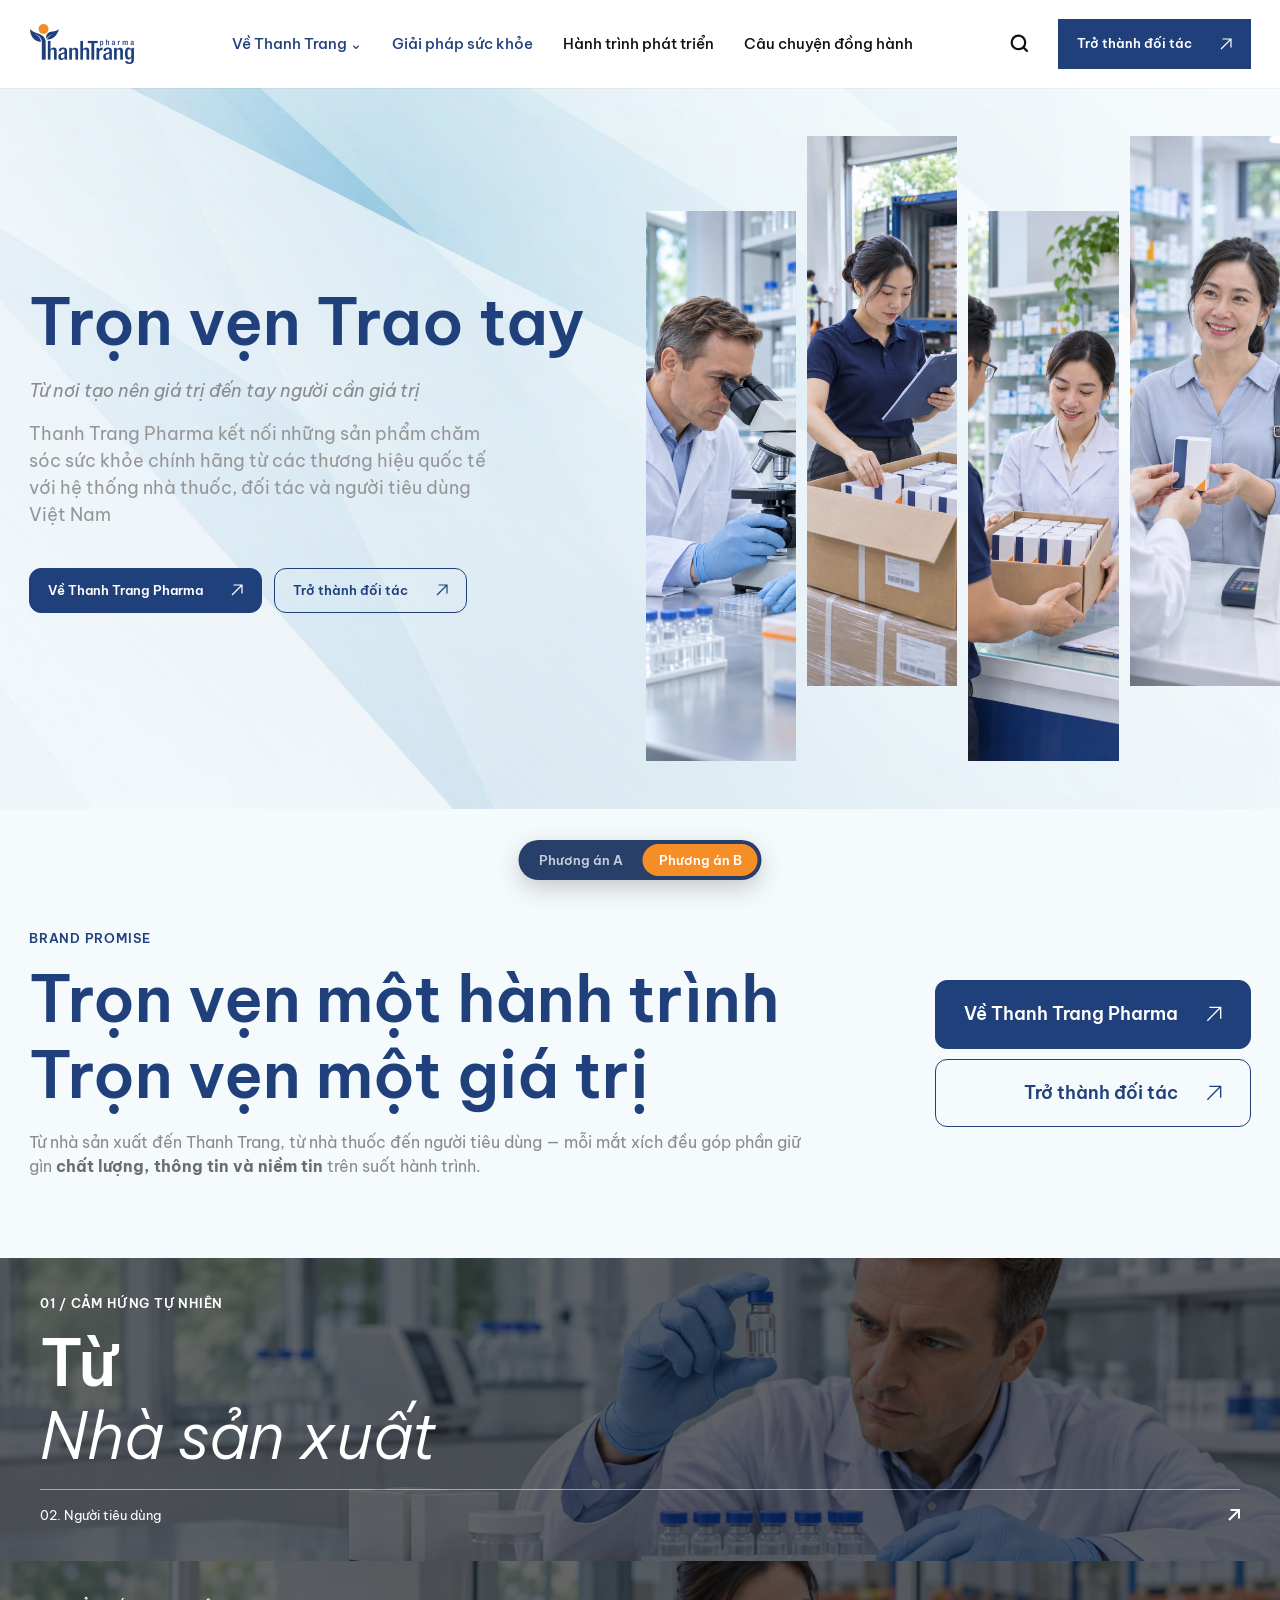
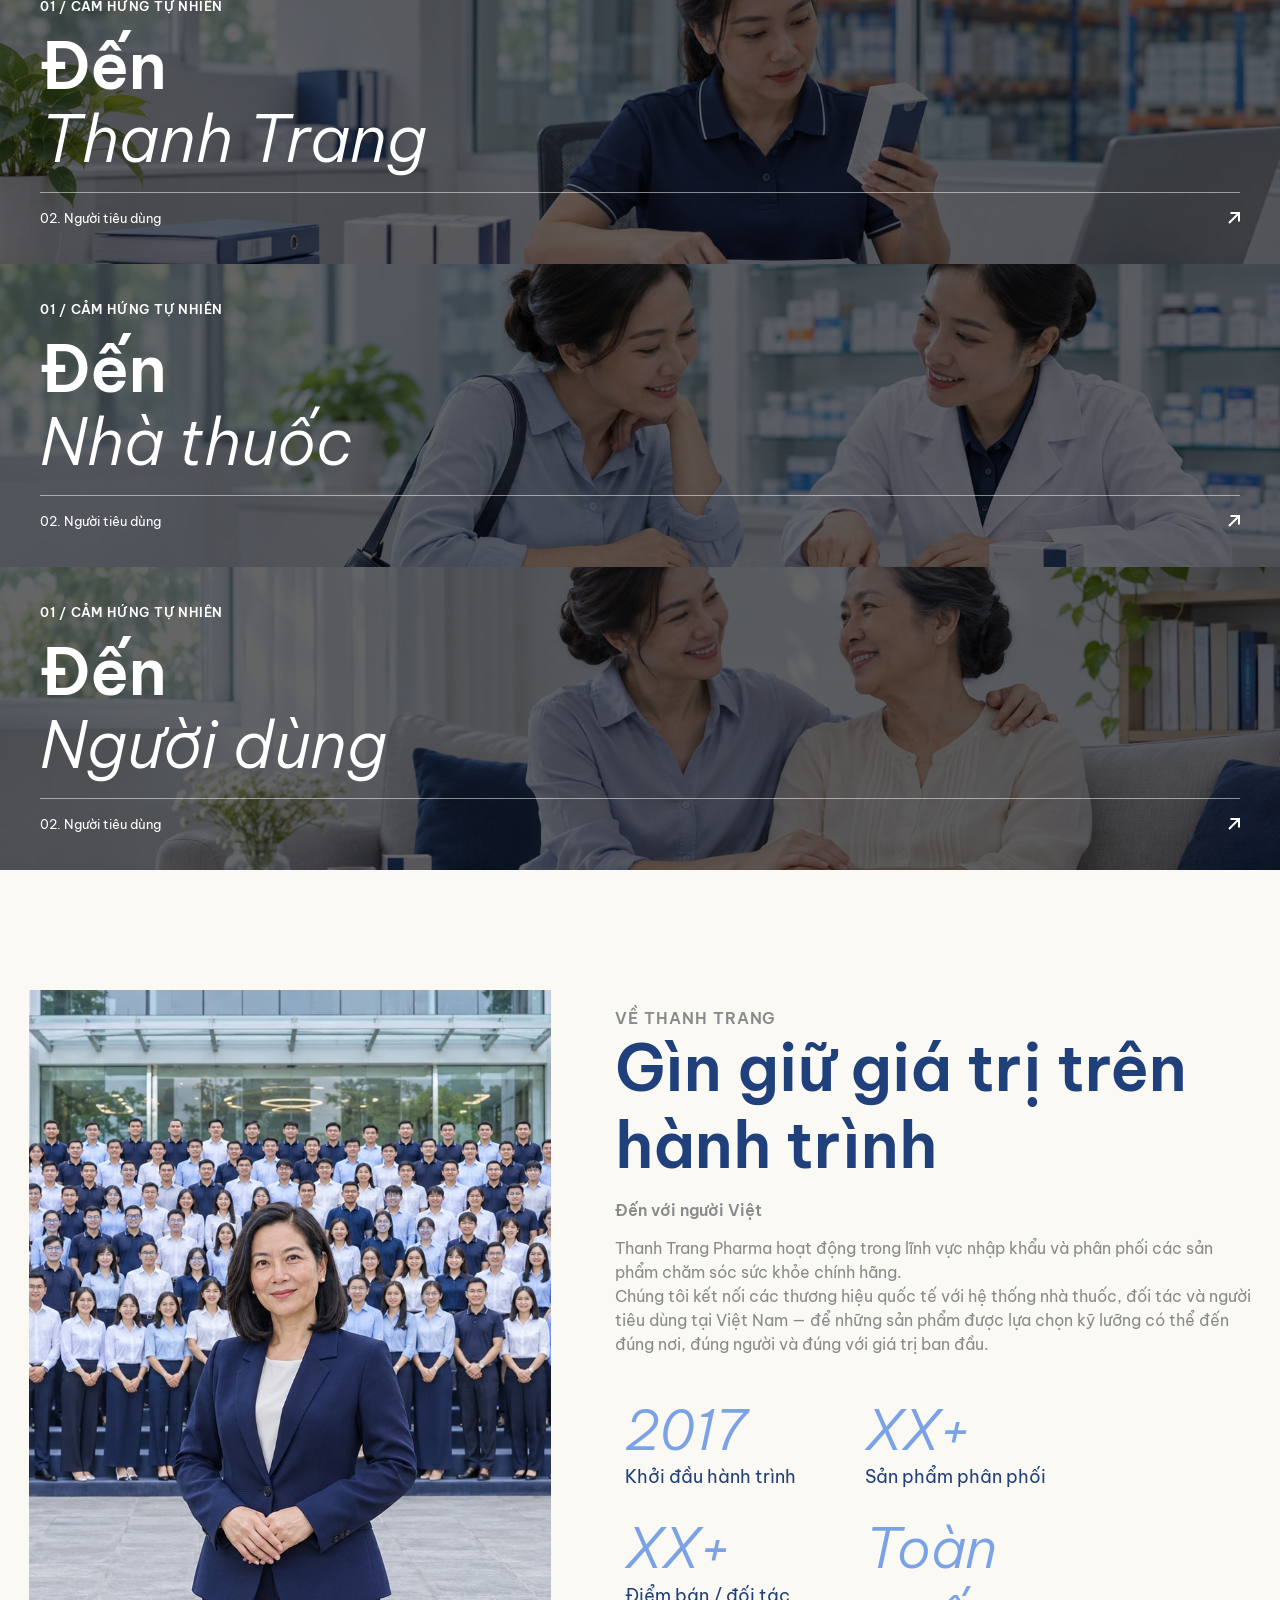
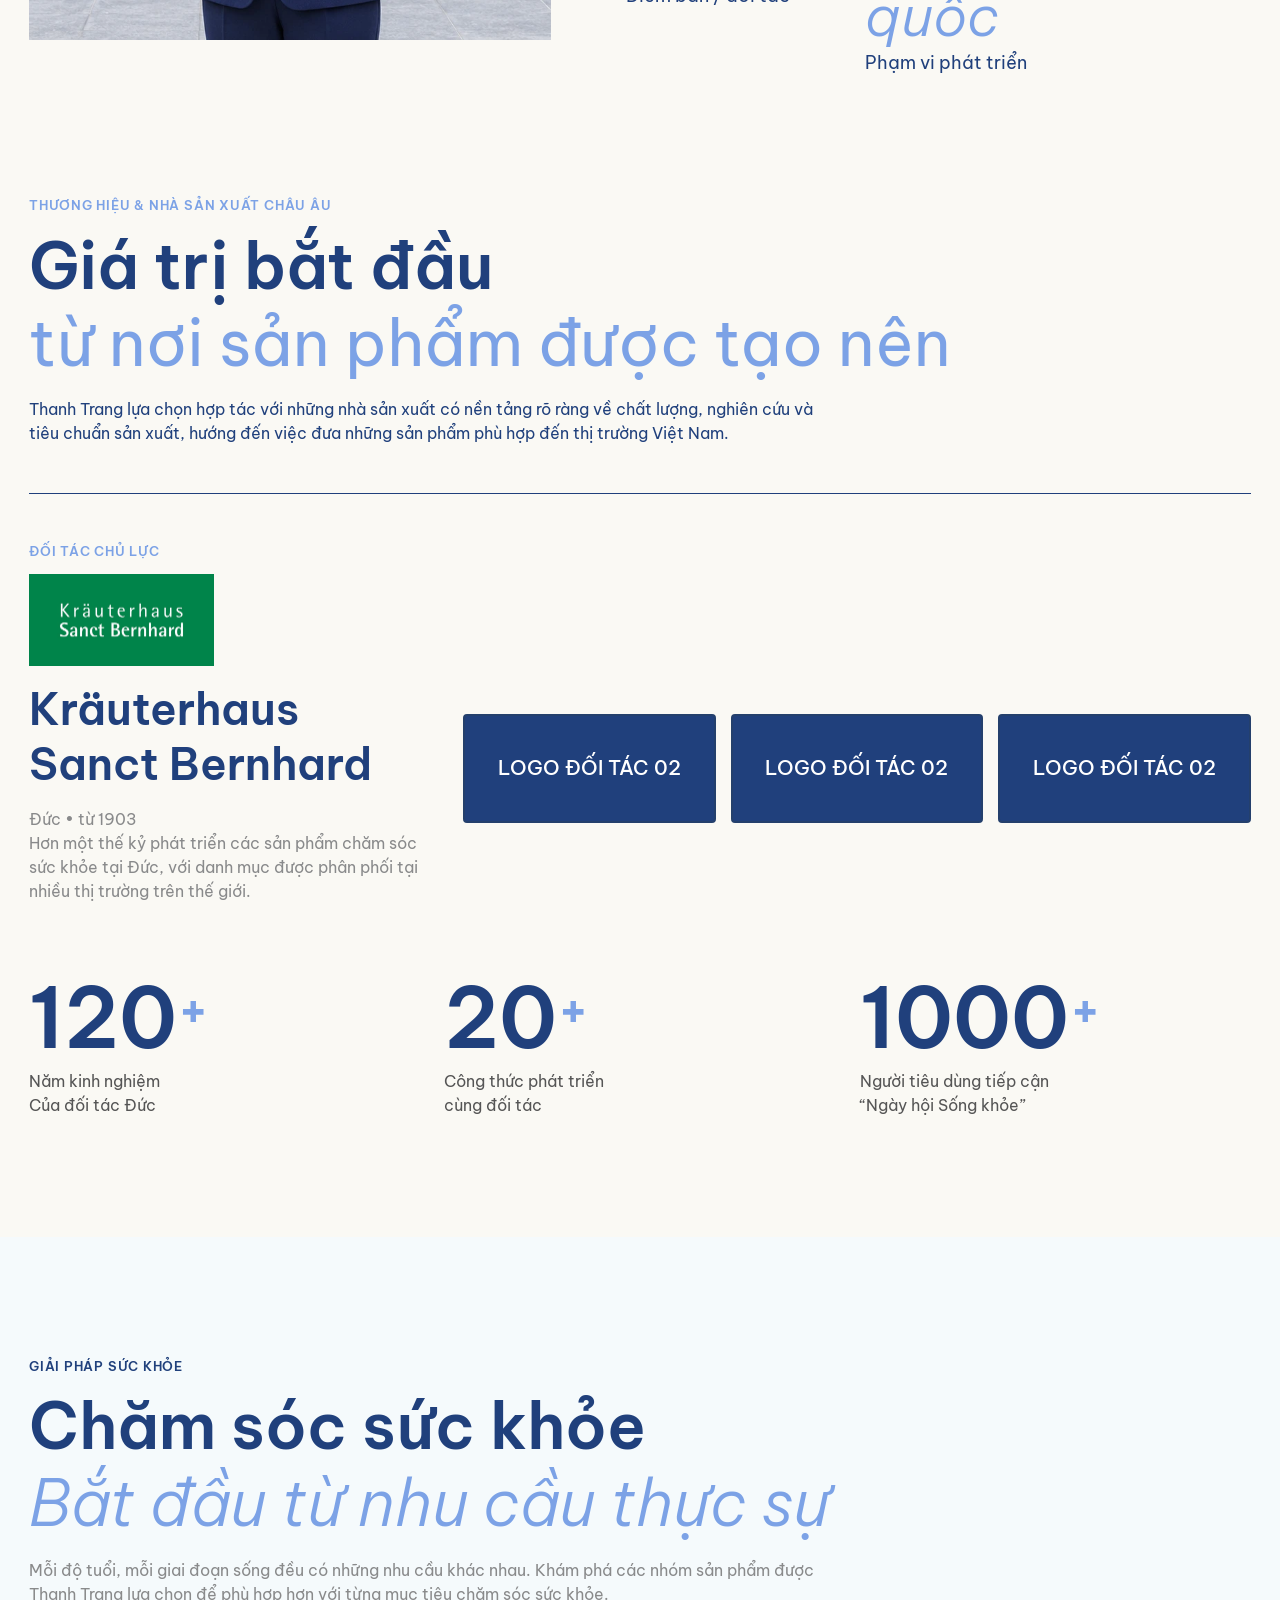
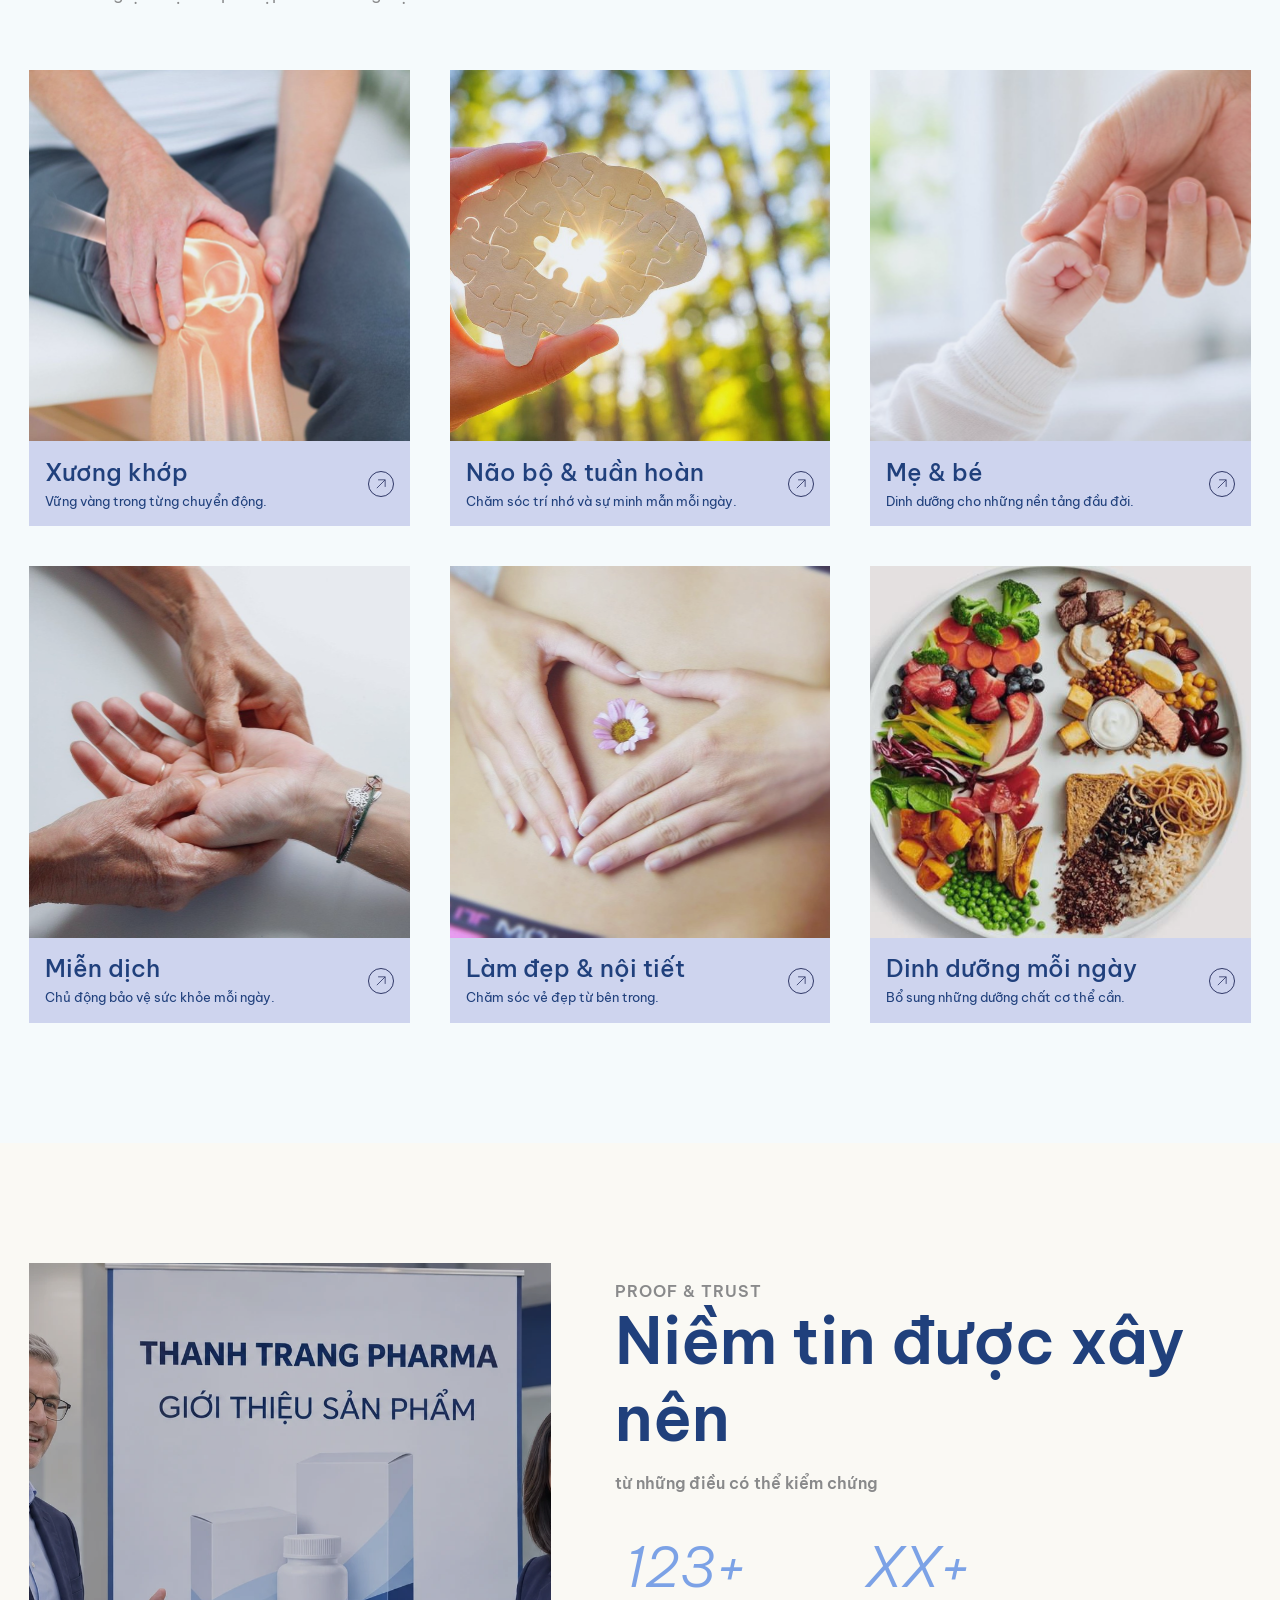
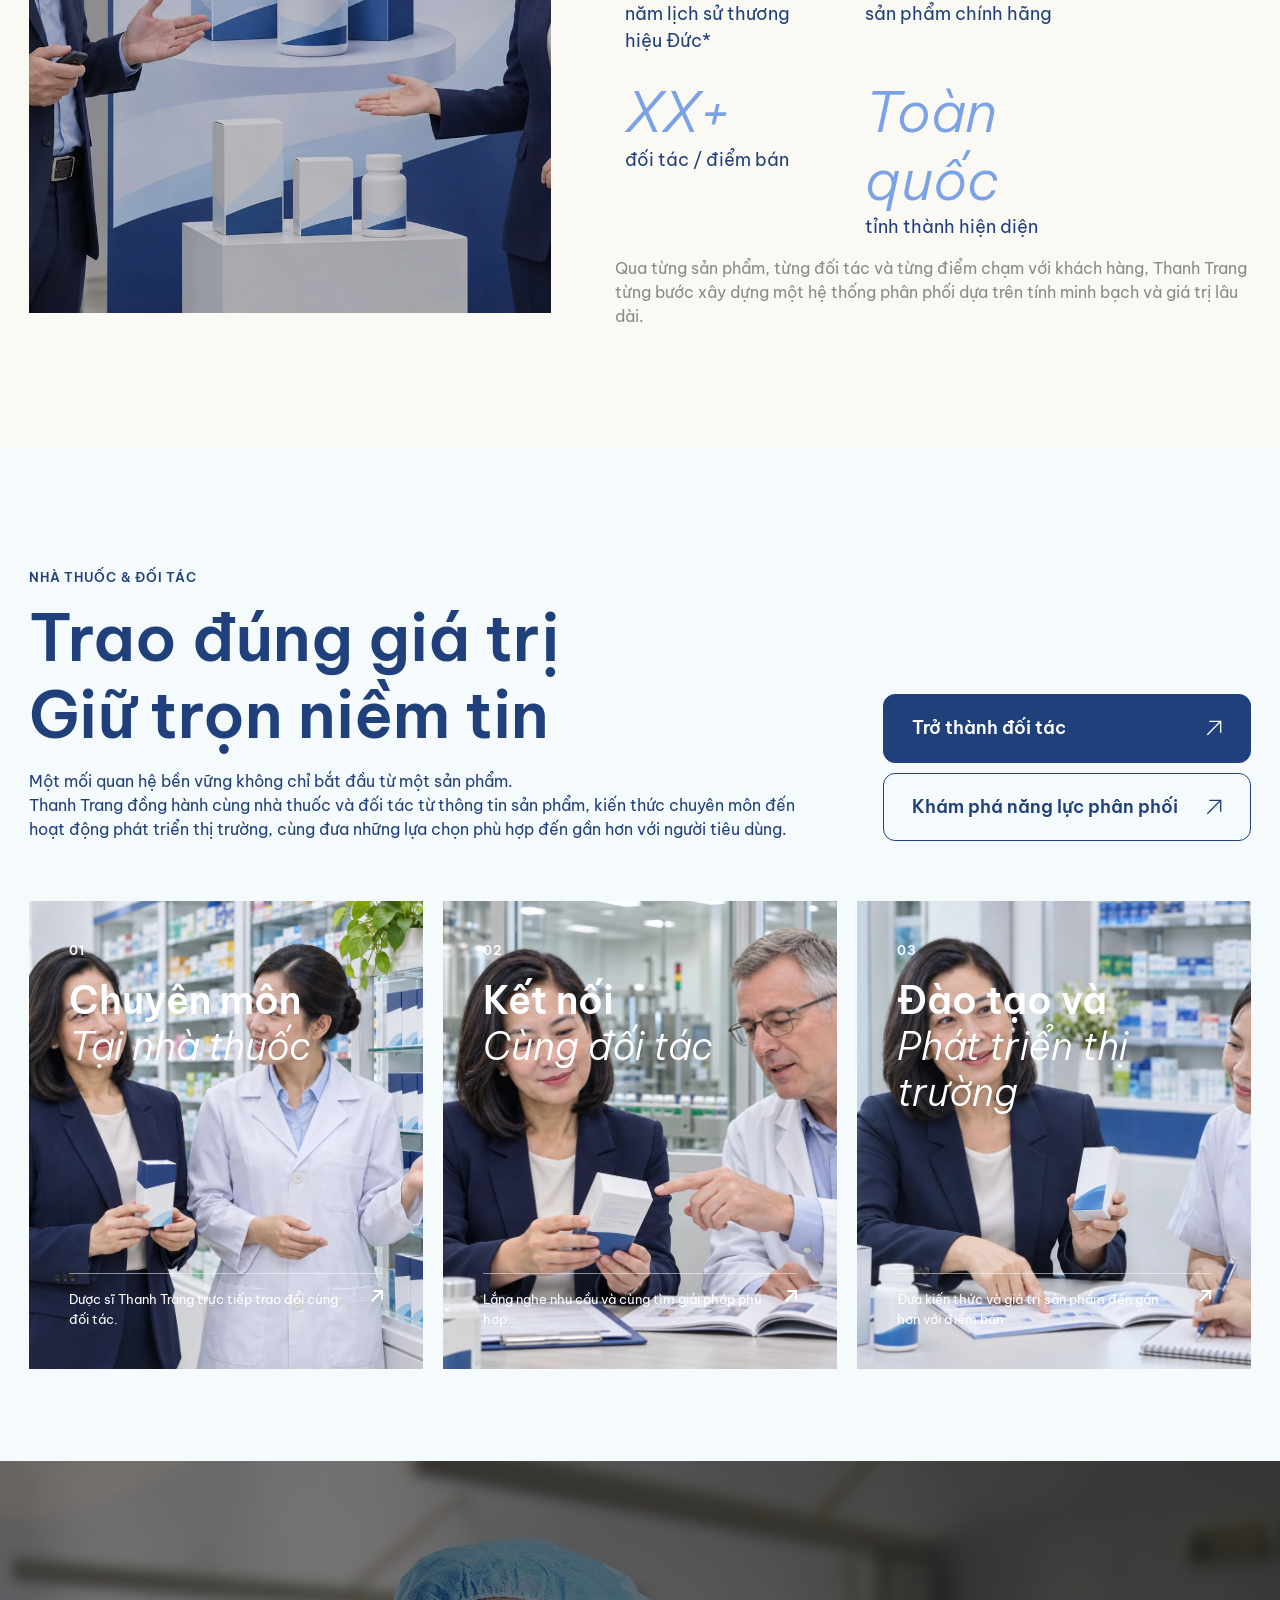
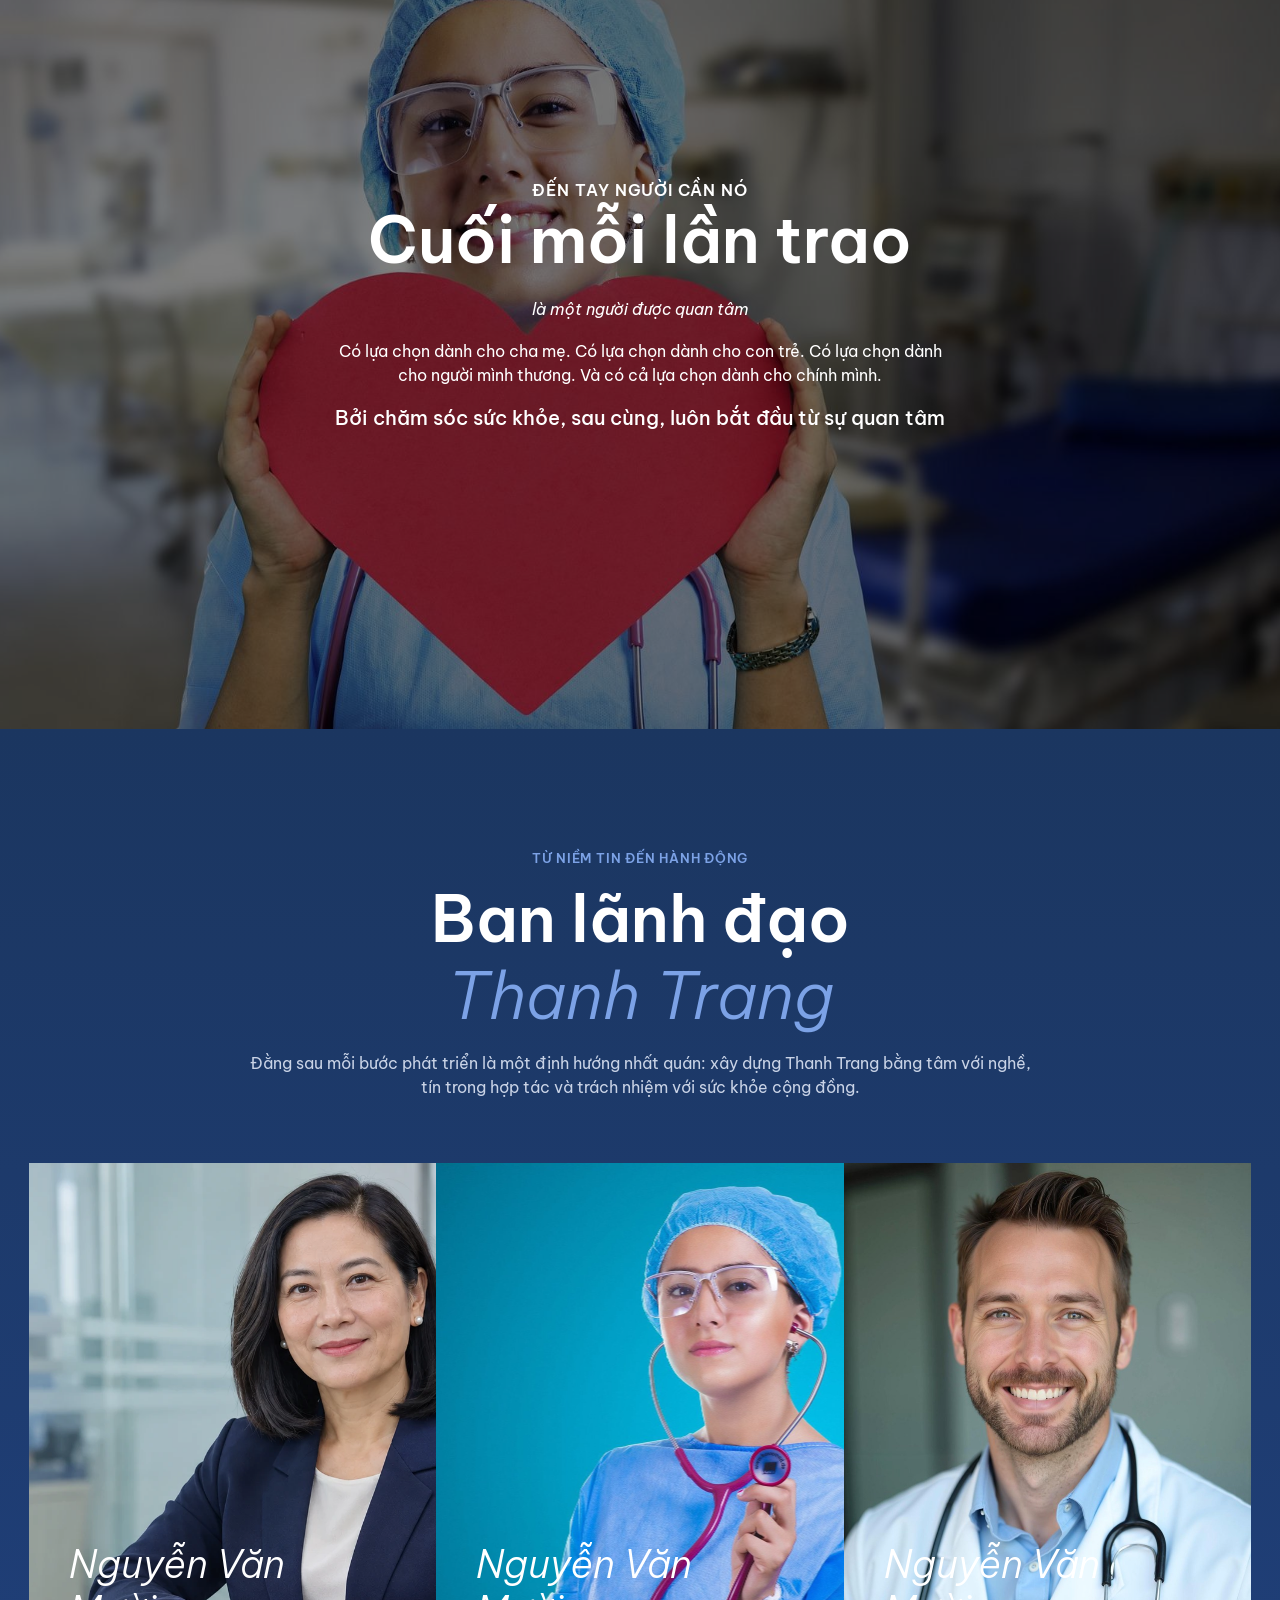
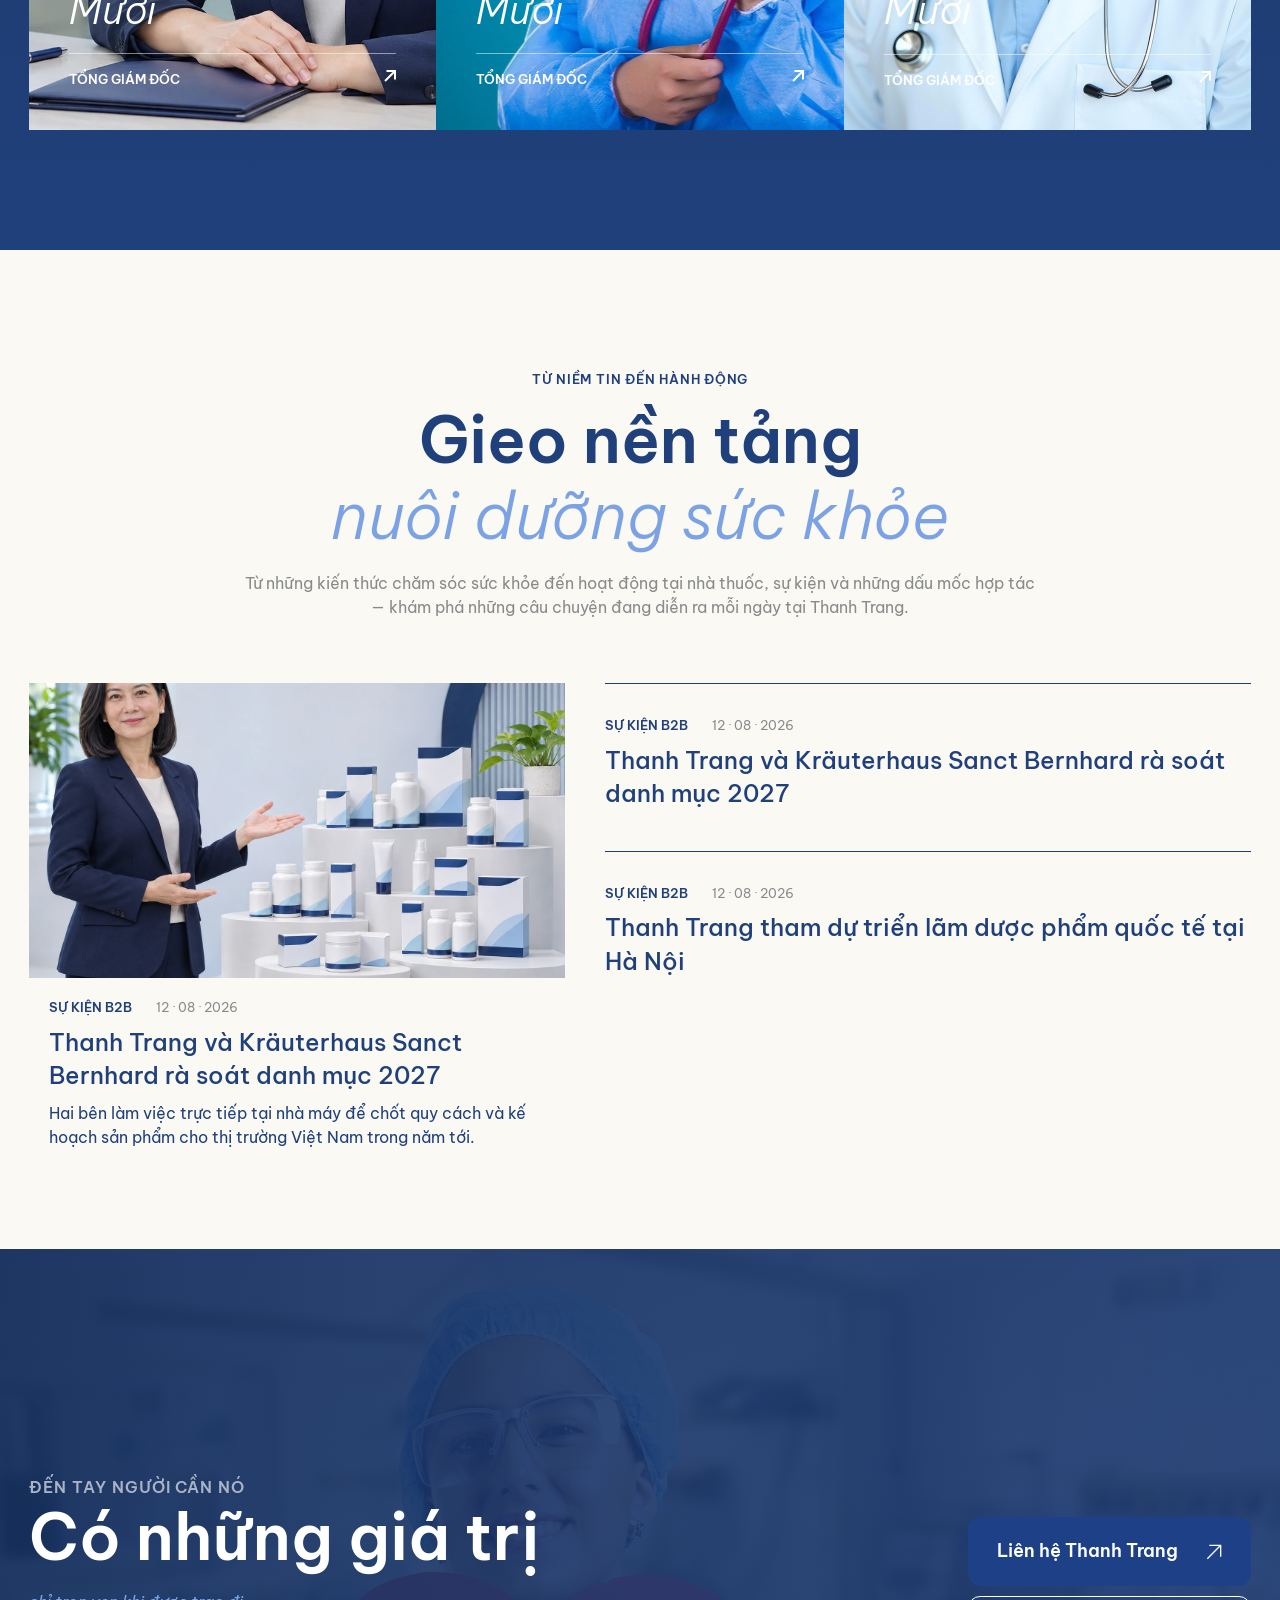
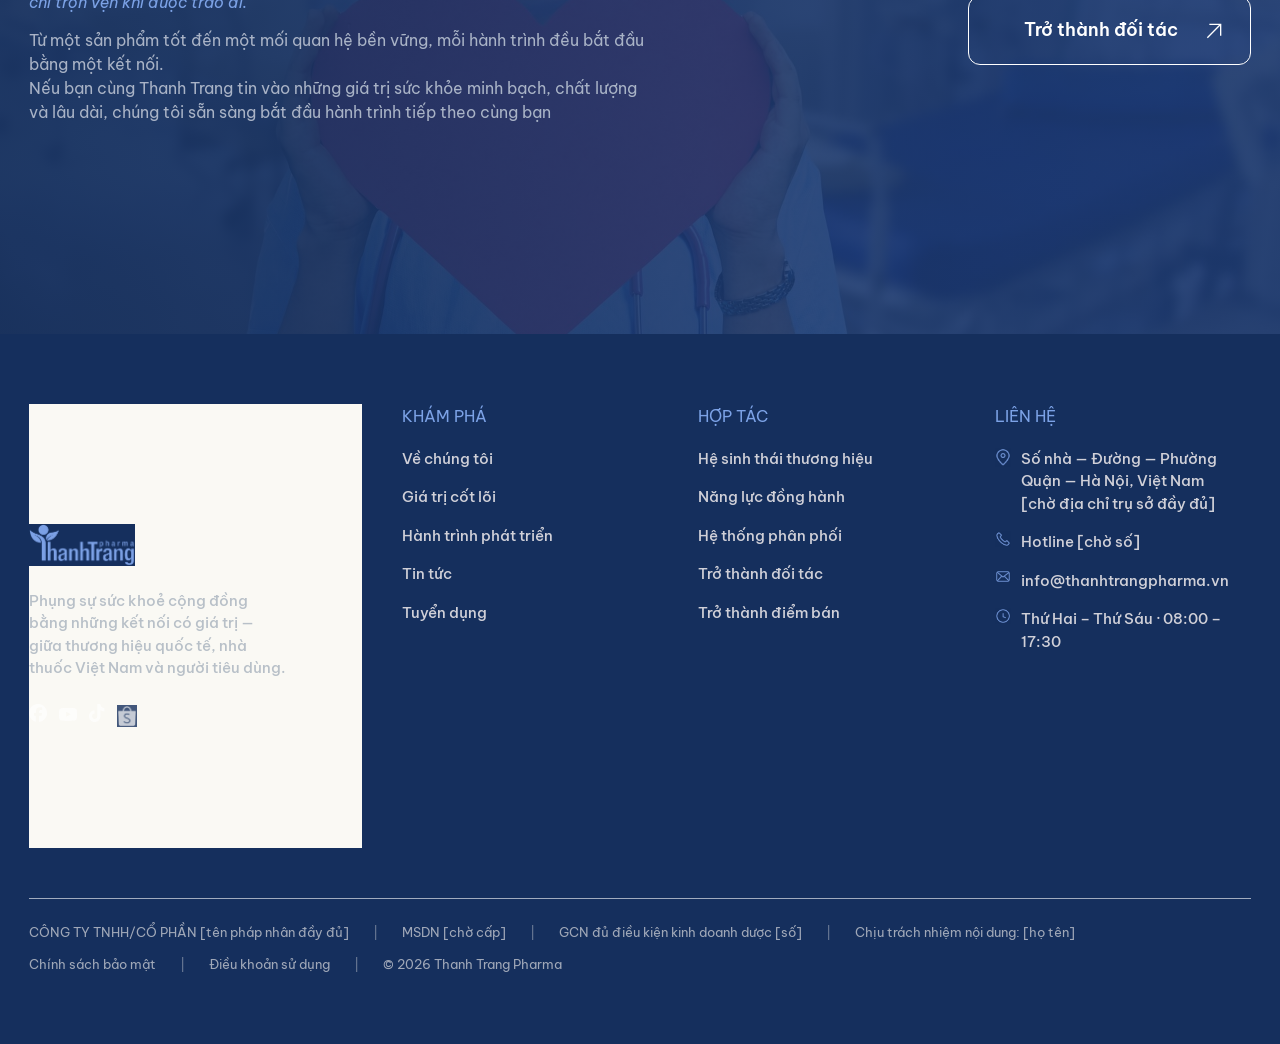
==== demo7/index.html @ 40381e75 "Add option B (demo 7 layout) and A/B switcher; pinned Proof & Trust section Co-Authored-By: Claude O" ====
<!doctype html>
<html lang="vi">
<head>
<meta charset="utf-8">
<meta name="viewport" content="width=device-width,initial-scale=1">
<title>Thanh Trang Pharma — Phương án B (Demo 7)</title>
<link rel="preconnect" href="https://fonts.googleapis.com">
<link href="https://fonts.googleapis.com/css2?family=Be+Vietnam+Pro:ital,wght@0,300;0,400;0,500;0,600;1,300;1,400&display=swap" rel="stylesheet">
<link rel="stylesheet" href="style.css?v=1">
</head>
<body><header class="header" id="top">
 <div class="container">
  <a class="logo" href="#top"><img src="../assets/icons/logo.png" alt="Thanh Trang Pharma" width="106" height="42"></a>
  <nav class="nav" id="nav">
   <a class="on" href="#about">Về Thanh Trang ⌄</a>
   <a class="on" href="#solutions">Giải pháp sức khỏe</a>
   <a href="#journey">Hành trình phát triển</a>
   <a href="#news">Câu chuyện đồng hành</a>
  </nav>
  <div class="header-right">
   <button class="icon-btn" aria-label="Tìm kiếm"><svg width="18" height="18" viewBox="0 0 16 16" fill="none" stroke="currentColor" stroke-width="2"><circle cx="7.5" cy="7.5" r="6"/><path d="M12 12l3 3" stroke-linecap="round"/></svg></button>
   <a class="btn btn-primary" href="#cta">Trở thành đối tác <svg class="arrow" viewBox="0 0 12 12" fill="none" stroke="currentColor" stroke-width="1.2"><path d="M2.5 1H11v8.5M11 1L1 11"/></svg></a>
   <button class="icon-btn burger" aria-label="Mở menu" onclick="document.querySelector('.header').classList.toggle('open')"><svg width="24" height="24" viewBox="0 0 24 24" stroke="currentColor" stroke-width="2"><path d="M3 6h18M3 12h18M3 18h18"/></svg></button>
  </div>
 </div>
</header>

<main>
<section class="hero">
 <div class="container">
  <div>
   <h1 class="h1">Trọn vẹn Trao tay</h1>
   <p class="hero-sub">Từ nơi tạo nên giá trị đến tay người cần giá trị</p>
   <p class="lead">Thanh Trang Pharma kết nối những sản phẩm chăm sóc sức khỏe chính hãng từ các thương hiệu quốc tế với hệ thống nhà thuốc, đối tác và người tiêu dùng Việt Nam</p>
   <div class="actions">
    <a class="btn btn-primary" href="#about">Về Thanh Trang Pharma <svg class="arrow" viewBox="0 0 12 12" fill="none" stroke="currentColor" stroke-width="1.2"><path d="M2.5 1H11v8.5M11 1L1 11"/></svg></a>
    <a class="btn btn-ghost" href="#cta">Trở thành đối tác <svg class="arrow" viewBox="0 0 12 12" fill="none" stroke="currentColor" stroke-width="1.2"><path d="M2.5 1H11v8.5M11 1L1 11"/></svg></a>
   </div>
  </div>
  <div class="strips" aria-hidden="true">
   <img src="../assets/images/hero-1.webp" alt="">
   <img src="../assets/images/hero-2.webp" alt="">
   <img src="../assets/images/hero-3.webp" alt="">
   <img src="../assets/images/hero-4.webp" alt="">
  </div>
 </div>
</section>

<section class="promise">
 <div class="container">
  <div>
   <p class="eyebrow">Brand promise</p>
   <h2 class="h1">Trọn vẹn một hành trình<br>Trọn vẹn một giá trị</h2>
   <p class="lead">Từ nhà sản xuất đến Thanh Trang, từ nhà thuốc đến người tiêu dùng — mỗi mắt xích đều góp phần giữ gìn <b>chất lượng, thông tin và niềm tin</b> trên suốt hành trình.</p>
  </div>
  <div class="stack">
   <a class="btn btn-primary btn-lg" href="#about">Về Thanh Trang Pharma <svg class="arrow" style="width:16px;height:16px" viewBox="0 0 12 12" fill="none" stroke="currentColor" stroke-width="1"><path d="M2.5 1H11v8.5M11 1L1 11"/></svg></a>
   <a class="btn btn-ghost btn-lg" href="#cta" style="justify-content:flex-end">Trở thành đối tác <svg class="arrow" style="width:16px;height:16px" viewBox="0 0 12 12" fill="none" stroke="currentColor" stroke-width="1"><path d="M2.5 1H11v8.5M11 1L1 11"/></svg></a>
  </div>
 </div>
</section>

<section class="journey" id="journey">
 <div class="row"><img src="../assets/images/journey-1.webp" alt=""><div class="inner"><p class="eyebrow">01 / Cảm hứng tự nhiên</p><p class="big"><b>Từ</b><i>Nhà sản xuất</i></p><div class="foot"><span>02. Người tiêu dùng</span><svg class="arrow" viewBox="0 0 12 12" fill="none" stroke="#fff" stroke-width="2"><path d="M2.5 1H11v8.5M11 1L1 11"/></svg></div></div></div>
 <div class="row"><img src="../assets/images/journey-2.webp" alt=""><div class="inner"><p class="eyebrow">01 / Cảm hứng tự nhiên</p><p class="big"><b>Đến</b><i>Thanh Trang</i></p><div class="foot"><span>02. Người tiêu dùng</span><svg class="arrow" viewBox="0 0 12 12" fill="none" stroke="#fff" stroke-width="2"><path d="M2.5 1H11v8.5M11 1L1 11"/></svg></div></div></div>
 <div class="row"><img src="../assets/images/journey-3.webp" alt=""><div class="inner"><p class="eyebrow">01 / Cảm hứng tự nhiên</p><p class="big"><b>Đến</b><i>Nhà thuốc</i></p><div class="foot"><span>02. Người tiêu dùng</span><svg class="arrow" viewBox="0 0 12 12" fill="none" stroke="#fff" stroke-width="2"><path d="M2.5 1H11v8.5M11 1L1 11"/></svg></div></div></div>
 <div class="row"><img src="../assets/images/journey-4.webp" alt=""><div class="inner"><p class="eyebrow">01 / Cảm hứng tự nhiên</p><p class="big"><b>Đến</b><i>Người dùng</i></p><div class="foot"><span>02. Người tiêu dùng</span><svg class="arrow" viewBox="0 0 12 12" fill="none" stroke="#fff" stroke-width="2"><path d="M2.5 1H11v8.5M11 1L1 11"/></svg></div></div></div>
</section>

<section class="about" id="about">
 <div class="container split">
  <img class="photo" src="../assets/images/about-4.webp" alt="Gala kỷ niệm 10 năm thành lập Thanh Trang">
  <div class="body">
   <p class="eyebrow">Về Thanh Trang</p>
   <h2 class="h1">Gìn giữ giá trị trên hành trình</h2>
   <p class="h2">Đến với người Việt</p>
   <p>Thanh Trang Pharma hoạt động trong lĩnh vực nhập khẩu và phân phối các sản phẩm chăm sóc sức khỏe chính hãng.<br>Chúng tôi kết nối các thương hiệu quốc tế với hệ thống nhà thuốc, đối tác và người tiêu dùng tại Việt Nam — để những sản phẩm được lựa chọn kỹ lưỡng có thể đến đúng nơi, đúng người và đúng với giá trị ban đầu.</p>
   <div class="stats">
    <div class="stat"><b>2017</b><span>Khởi đầu hành trình</span></div>
    <div class="stat"><b>XX+</b><span>Sản phẩm phân phối</span></div>
    <div class="stat"><b>XX+</b><span>Điểm bán / đối tác</span></div>
    <div class="stat"><b>Toàn quốc</b><span>Phạm vi phát triển</span></div>
   </div>
  </div>
 </div>
</section>

<section class="brands">
 <div class="container">
  <p class="eyebrow" style="color:var(--blue)">Thương hiệu &amp; nhà sản xuất châu Âu</p>
  <h2 class="h1">Giá trị bắt đầu<span class="soft">từ nơi sản phẩm được tạo nên</span></h2>
  <p class="lead" style="color:var(--navy)">Thanh Trang lựa chọn hợp tác với những nhà sản xuất có nền tảng rõ ràng về chất lượng, nghiên cứu và tiêu chuẩn sản xuất, hướng đến việc đưa những sản phẩm phù hợp đến thị trường Việt Nam.</p>
  <hr>
  <p class="eyebrow" style="color:var(--blue)">Đối tác chủ lực</p>
  <div class="partner">
   <div>
    <img src="../assets/images/img92.jpg" alt="Kräuterhaus Sanct Bernhard">
    <h3>Kräuterhaus Sanct Bernhard</h3>
    <p>Đức • từ 1903<br>Hơn một thế kỷ phát triển các sản phẩm chăm sóc sức khỏe tại Đức, với danh mục được phân phối tại nhiều thị trường trên thế giới.</p>
   </div>
   <div class="logos"><div>LOGO ĐỐI TÁC 02</div><div>LOGO ĐỐI TÁC 02</div><div>LOGO ĐỐI TÁC 02</div></div>
  </div>
  <div class="nums">
   <div><b>120<sup>+</sup></b><span>Năm kinh nghiệm<br>Của đối tác Đức</span></div>
   <div><b>20<sup>+</sup></b><span>Công thức phát triển<br>cùng đối tác</span></div>
   <div><b>1000<sup>+</sup></b><span>Người tiêu dùng tiếp cận<br>“Ngày hội Sống khỏe”</span></div>
  </div>
 </div>
</section>

<section class="solutions" id="solutions">
 <div class="container">
  <p class="eyebrow">Giải pháp sức khỏe</p>
  <h2 class="h1">Chăm sóc sức khỏe<em>Bắt đầu từ nhu cầu thực sự</em></h2>
  <p class="lead">Mỗi độ tuổi, mỗi giai đoạn sống đều có những nhu cầu khác nhau. Khám phá các nhóm sản phẩm được Thanh Trang lựa chọn để phù hợp hơn với từng mục tiêu chăm sóc sức khỏe.</p>
  <div class="cards">
   <a class="card" href="#"><div class="ph"><img src="../assets/images/img110.jpg" alt=""></div><div class="bar"><div><h3>Xương khớp</h3><p>Vững vàng trong từng chuyển động.</p></div><span class="circle"><svg class="arrow" style="width:10px" viewBox="0 0 12 12" fill="none" stroke="#303867"><path d="M2.5 1H11v8.5M11 1L1 11"/></svg></span></div></a>
   <a class="card" href="#"><div class="ph"><img src="../assets/images/img74.jpg" alt=""></div><div class="bar"><div><h3>Não bộ &amp; tuần hoàn</h3><p>Chăm sóc trí nhớ và sự minh mẫn mỗi ngày.</p></div><span class="circle"><svg class="arrow" style="width:10px" viewBox="0 0 12 12" fill="none" stroke="#303867"><path d="M2.5 1H11v8.5M11 1L1 11"/></svg></span></div></a>
   <a class="card" href="#"><div class="ph"><img src="../assets/images/img88.jpg" alt=""></div><div class="bar"><div><h3>Mẹ &amp; bé</h3><p>Dinh dưỡng cho những nền tảng đầu đời.</p></div><span class="circle"><svg class="arrow" style="width:10px" viewBox="0 0 12 12" fill="none" stroke="#303867"><path d="M2.5 1H11v8.5M11 1L1 11"/></svg></span></div></a>
   <a class="card" href="#"><div class="ph"><img src="../assets/images/img78.jpg" alt=""></div><div class="bar"><div><h3>Miễn dịch</h3><p>Chủ động bảo vệ sức khỏe mỗi ngày.</p></div><span class="circle"><svg class="arrow" style="width:10px" viewBox="0 0 12 12" fill="none" stroke="#303867"><path d="M2.5 1H11v8.5M11 1L1 11"/></svg></span></div></a>
   <a class="card" href="#"><div class="ph"><img src="../assets/images/img66.jpg" alt=""></div><div class="bar"><div><h3>Làm đẹp &amp; nội tiết</h3><p>Chăm sóc vẻ đẹp từ bên trong.</p></div><span class="circle"><svg class="arrow" style="width:10px" viewBox="0 0 12 12" fill="none" stroke="#303867"><path d="M2.5 1H11v8.5M11 1L1 11"/></svg></span></div></a>
   <a class="card" href="#"><div class="ph"><img src="../assets/images/img58.jpg" alt=""></div><div class="bar"><div><h3>Dinh dưỡng mỗi ngày</h3><p>Bổ sung những dưỡng chất cơ thể cần.</p></div><span class="circle"><svg class="arrow" style="width:10px" viewBox="0 0 12 12" fill="none" stroke="#303867"><path d="M2.5 1H11v8.5M11 1L1 11"/></svg></span></div></a>
  </div>
 </div>
</section>

<section class="proof">
 <div class="container split">
  <img class="photo" src="../assets/images/proof-1.webp" alt="">
  <div class="body">
   <p class="eyebrow">Proof &amp; trust</p>
   <h2 class="h1">Niềm tin được xây nên</h2>
   <p class="h2">từ những điều có thể kiểm chứng</p>
   <div class="stats">
    <div class="stat"><b>123+</b><span>năm lịch sử thương hiệu Đức*</span></div>
    <div class="stat"><b>XX+</b><span>sản phẩm chính hãng</span></div>
    <div class="stat"><b>XX+</b><span>đối tác / điểm bán</span></div>
    <div class="stat"><b>Toàn quốc</b><span>tỉnh thành hiện diện</span></div>
   </div>
   <p>Qua từng sản phẩm, từng đối tác và từng điểm chạm với khách hàng, Thanh Trang từng bước xây dựng một hệ thống phân phối dựa trên tính minh bạch và giá trị lâu dài.</p>
  </div>
 </div>
</section>

<section class="pharmacy">
 <div class="container">
  <div class="top">
   <div>
    <p class="eyebrow">Nhà thuốc &amp; đối tác</p>
    <h2 class="h1">Trao đúng giá trị<br>Giữ trọn niềm tin</h2>
    <p class="lead" style="color:var(--navy)">Một mối quan hệ bền vững không chỉ bắt đầu từ một sản phẩm.<br>Thanh Trang đồng hành cùng nhà thuốc và đối tác từ thông tin sản phẩm, kiến thức chuyên môn đến hoạt động phát triển thị trường, cùng đưa những lựa chọn phù hợp đến gần hơn với người tiêu dùng.</p>
   </div>
   <div class="promise stack" style="padding:0;background:none;display:grid;gap:10px">
    <a class="btn btn-primary btn-lg" href="#cta" style="min-width:min(390px,100%)">Trở thành đối tác <svg class="arrow" style="width:16px;height:16px" viewBox="0 0 12 12" fill="none" stroke="currentColor"><path d="M2.5 1H11v8.5M11 1L1 11"/></svg></a>
    <a class="btn btn-ghost btn-lg" href="#">Khám phá năng lực phân phối <svg class="arrow" style="width:16px;height:16px" viewBox="0 0 12 12" fill="none" stroke="currentColor"><path d="M2.5 1H11v8.5M11 1L1 11"/></svg></a>
   </div>
  </div>
  <div class="tiles">
   <a class="tile" href="#"><img src="../assets/images/proof-3.webp" alt=""><div><p class="eyebrow">01</p><h3>Chuyên môn<i>Tại nhà thuốc</i></h3></div><div class="foot"><span>Dược sĩ Thanh Trang trực tiếp trao đổi cùng đối tác.</span><svg class="arrow" viewBox="0 0 12 12" fill="none" stroke="#fff" stroke-width="2"><path d="M2.5 1H11v8.5M11 1L1 11"/></svg></div></a>
   <a class="tile" href="#"><img src="../assets/images/about-2.webp" alt=""><div><p class="eyebrow">02</p><h3>Kết nối<i>Cùng đối tác</i></h3></div><div class="foot"><span>Lắng nghe nhu cầu và cùng tìm giải pháp phù hợp.</span><svg class="arrow" viewBox="0 0 12 12" fill="none" stroke="#fff" stroke-width="2"><path d="M2.5 1H11v8.5M11 1L1 11"/></svg></div></a>
   <a class="tile" href="#"><img src="../assets/images/about-3.webp" alt=""><div><p class="eyebrow">03</p><h3>Đào tạo và<i>Phát triển thị trường</i></h3></div><div class="foot"><span>Đưa kiến thức và giá trị sản phẩm đến gần hơn với điểm bán.</span><svg class="arrow" viewBox="0 0 12 12" fill="none" stroke="#fff" stroke-width="2"><path d="M2.5 1H11v8.5M11 1L1 11"/></svg></div></a>
  </div>
 </div>
</section>

<section class="quote">
 <img src="../assets/images/img42.jpg" alt="">
 <div class="container">
  <p class="eyebrow">Đến tay người cần nó</p>
  <h2 class="h1">Cuối mỗi lần trao</h2>
  <p class="h2">là một người được quan tâm</p>
  <p>Có lựa chọn dành cho cha mẹ. Có lựa chọn dành cho con trẻ. Có lựa chọn dành cho người mình thương. Và có cả lựa chọn dành cho chính mình.</p>
  <strong>Bởi chăm sóc sức khỏe, sau cùng, luôn bắt đầu từ sự quan tâm</strong>
 </div>
</section>

<section class="leaders">
 <div class="container">
  <p class="eyebrow" style="color:var(--blue)">Từ niềm tin đến hành động</p>
  <h2 class="h1">Ban lãnh đạo<em>Thanh Trang</em></h2>
  <p class="lead">Đằng sau mỗi bước phát triển là một định hướng nhất quán: xây dựng Thanh Trang bằng tâm với nghề, tín trong hợp tác và trách nhiệm với sức khỏe cộng đồng.</p>
  <div class="people">
   <div class="person"><img src="../assets/images/about-1.webp" alt=""><h3>Nguyễn Văn<br>Mười</h3><div class="foot"><span>TỔNG GIÁM ĐỐC</span><svg class="arrow" viewBox="0 0 12 12" fill="none" stroke="#fff" stroke-width="2"><path d="M2.5 1H11v8.5M11 1L1 11"/></svg></div></div>
   <div class="person"><img src="../assets/images/img34.jpg" alt=""><h3>Nguyễn Văn<br>Mười</h3><div class="foot"><span>TỔNG GIÁM ĐỐC</span><svg class="arrow" viewBox="0 0 12 12" fill="none" stroke="#fff" stroke-width="2"><path d="M2.5 1H11v8.5M11 1L1 11"/></svg></div></div>
   <div class="person"><img src="../assets/images/img70.jpg" alt=""><h3>Nguyễn Văn<br>Mười</h3><div class="foot"><span>TỔNG GIÁM ĐỐC</span><svg class="arrow" viewBox="0 0 12 12" fill="none" stroke="#fff" stroke-width="2"><path d="M2.5 1H11v8.5M11 1L1 11"/></svg></div></div>
  </div>
 </div>
</section>

<section class="news" id="news">
 <div class="container">
  <p class="eyebrow">Từ niềm tin đến hành động</p>
  <h2 class="h1">Gieo nền tảng<em>nuôi dưỡng sức khỏe</em></h2>
  <p class="lead">Từ những kiến thức chăm sóc sức khỏe đến hoạt động tại nhà thuốc, sự kiện và những dấu mốc hợp tác — khám phá những câu chuyện đang diễn ra mỗi ngày tại Thanh Trang.</p>
  <div class="news-grid">
   <article class="feature"><img src="../assets/images/proof-2.webp" alt=""><div class="txt"><div class="meta"><span>SỰ KIỆN B2B</span><span>12 · 08 · 2026</span></div><h3>Thanh Trang và Kräuterhaus Sanct Bernhard rà soát danh mục 2027</h3><p>Hai bên làm việc trực tiếp tại nhà máy để chốt quy cách và kế hoạch sản phẩm cho thị trường Việt Nam trong năm tới.</p></div></article>
   <div>
    <article class="item"><div class="meta"><span>SỰ KIỆN B2B</span><span>12 · 08 · 2026</span></div><h3>Thanh Trang và Kräuterhaus Sanct Bernhard rà soát danh mục 2027</h3></article>
    <article class="item"><div class="meta"><span>SỰ KIỆN B2B</span><span>12 · 08 · 2026</span></div><h3>Thanh Trang tham dự triển lãm dược phẩm quốc tế tại Hà Nội</h3></article>
   </div>
  </div>
 </div>
</section>

<section class="cta" id="cta">
 <div class="container">
  <div>
   <p class="eyebrow">Đến tay người cần nó</p>
   <h2 class="h1">Có những giá trị</h2>
   <p class="h2">chỉ trọn vẹn khi được trao đi.</p>
   <p>Từ một sản phẩm tốt đến một mối quan hệ bền vững, mỗi hành trình đều bắt đầu bằng một kết nối.<br>Nếu bạn cùng Thanh Trang tin vào những giá trị sức khỏe minh bạch, chất lượng và lâu dài, chúng tôi sẵn sàng bắt đầu hành trình tiếp theo cùng bạn</p>
  </div>
  <div class="stack">
   <a class="btn btn-primary btn-lg" href="mailto:info@thanhtrangpharma.vn" style="justify-content:flex-end">Liên hệ Thanh Trang <svg class="arrow" style="width:16px;height:16px" viewBox="0 0 12 12" fill="none" stroke="currentColor"><path d="M2.5 1H11v8.5M11 1L1 11"/></svg></a>
   <a class="btn btn-light btn-lg" href="#" style="justify-content:flex-end">Trở thành đối tác <svg class="arrow" style="width:16px;height:16px" viewBox="0 0 12 12" fill="none" stroke="currentColor"><path d="M2.5 1H11v8.5M11 1L1 11"/></svg></a>
  </div>
 </div>
</section>
</main>

<footer class="footer">
 <div class="container">
  <div class="fgrid">
   <div class="about">
    <img src="../assets/icons/flogo.png" alt="Thanh Trang Pharma" style="height:42px;width:auto">
    <p>Phụng sự sức khoẻ cộng đồng bằng những kết nối có giá trị — giữa thương hiệu quốc tế, nhà thuốc Việt Nam và người tiêu dùng.</p>
    <div class="social">
     <a href="#" aria-label="Facebook"><svg width="18" height="18" viewBox="0 0 18 18" fill="#fff" opacity=".7"><path d="M9 0C4 0 0 4 0 9c0 4.2 2.9 7.7 6.8 8.7v-6H5V9h1.8V7.8c0-3.1 1.4-4.5 4.4-4.5.6 0 1.6.1 2 .2V6h-1.1c-1.4 0-2 .5-2 2v1H13l-.5 2.7h-2.4v6.2C14.5 17.4 18 13.6 18 9c0-5-4-9-9-9z"/></svg></a>
     <a href="#" aria-label="YouTube"><svg width="18" height="13" viewBox="0 0 18 13" fill="#fff" opacity=".7"><path d="M17.8 2.8s-.2-1.3-.7-1.8C16.4.3 15.7.3 15.3.2 12.8 0 9 0 9 0S5.2 0 2.7.2C2.3.3 1.6.3.9 1 .4 1.5.2 2.8.2 2.8S0 4.2 0 5.7v1.4C0 8.5.2 10 .2 10s.2 1.2.7 1.8c.7.7 1.6.6 2 .7 1.4.2 6.1.2 6.1.2s3.8 0 6.3-.2c.4 0 1.1 0 1.8-.7.5-.6.7-1.8.7-1.8s.2-1.5.2-2.9V5.7c0-1.5-.2-2.9-.2-2.9zM7.1 8.7v-5L12 6.2 7.1 8.7z"/></svg></a>
     <a href="#" aria-label="TikTok"><svg width="16" height="18" viewBox="0 0 16 18" fill="#fff" opacity=".7"><path d="M11.3 0h-3v12.2c0 1.5-1.2 2.7-2.6 2.7S3 13.7 3 12.2s1.2-2.6 2.6-2.6V6.5C2.5 6.5 0 9.1 0 12.2 0 15.4 2.5 18 5.7 18s5.7-2.6 5.7-5.8V5.9c1.1.9 2.5 1.4 4 1.4V4.2c-2.3-.1-4.1-1.9-4.1-4.2z"/></svg></a>
     <a href="#" aria-label="Zalo"><img src="../assets/icons/icon0.png" alt="" style="width:20px"></a>
    </div>
   </div>
   <div><h4>Khám phá</h4><ul><li><a href="#about">Về chúng tôi</a></li><li><a href="#">Giá trị cốt lõi</a></li><li><a href="#journey">Hành trình phát triển</a></li><li><a href="#news">Tin tức</a></li><li><a href="#">Tuyển dụng</a></li></ul></div>
   <div><h4>Hợp tác</h4><ul><li><a href="#">Hệ sinh thái thương hiệu</a></li><li><a href="#">Năng lực đồng hành</a></li><li><a href="#">Hệ thống phân phối</a></li><li><a href="#cta">Trở thành đối tác</a></li><li><a href="#">Trở thành điểm bán</a></li></ul></div>
   <div><h4>Liên hệ</h4><ul class="contact">
    <li><img src="../assets/icons/icon1.png" alt=""><span>Số nhà — Đường — Phường<br>Quận — Hà Nội, Việt Nam<br>[chờ địa chỉ trụ sở đầy đủ]</span></li>
    <li><img src="../assets/icons/icon2.png" alt=""><span>Hotline [chờ số]</span></li>
    <li><img src="../assets/icons/icon3.png" alt=""><a href="mailto:info@thanhtrangpharma.vn">info@thanhtrangpharma.vn</a></li>
    <li><img src="../assets/icons/icon4.png" alt=""><span>Thứ Hai – Thứ Sáu · 08:00 – 17:30</span></li>
   </ul></div>
  </div>
  <div class="legal">
   <span>CÔNG TY TNHH/CỔ PHẦN [tên pháp nhân đầy đủ]</span><span>MSDN [chờ cấp]</span><span>GCN đủ điều kiện kinh doanh dược [số]</span><span>Chịu trách nhiệm nội dung: [họ tên]</span>
  </div>
  <div class="legal" style="border:0;margin-top:0;padding-top:12px">
   <span><a href="#">Chính sách bảo mật</a></span><span><a href="#">Điều khoản sử dụng</a></span><span>© 2026 Thanh Trang Pharma</span>
  </div>
 </div>
</footer>
<script>document.querySelectorAll('.nav a').forEach(a=>a.addEventListener('click',()=>document.querySelector('.header').classList.remove('open')))</script>
<nav class="variant-switch" aria-label="Chọn phương án"><a href="../">Phương án A</a><a href="./" class="on">Phương án B</a></nav>
<style>.variant-switch{position:fixed;left:50%;bottom:20px;transform:translateX(-50%);z-index:99;display:flex;gap:4px;padding:4px;background:rgba(21,47,93,.92);border-radius:999px;box-shadow:0 8px 24px rgba(0,0,0,.2);font:600 13px "Be Vietnam Pro",sans-serif}.variant-switch a{color:#fff;padding:8px 16px;border-radius:999px;text-decoration:none;opacity:.75}.variant-switch a.on{background:#f68e28;opacity:1}</style>
</body>
</html>
---- demo7/style.css ----
/* Phương án B — theo bản demo 7 */
:root{--navy:#20407c;--navy-d:#152f5d;--blue:#7ca2e6;--gray:#898a8b;--bg1:#f5fafc;--bg2:#faf9f4;--max:1222px}
*{box-sizing:border-box}
html{scroll-behavior:smooth}
body{margin:0;font-family:'Be Vietnam Pro',system-ui,sans-serif;color:var(--navy);background:#fff;line-height:1.5}
img{display:block;max-width:100%}
a{color:inherit;text-decoration:none}
.container{width:min(var(--max),100% - 32px);margin-inline:auto}
.eyebrow{font-size:13px;font-weight:600;letter-spacing:.06em;text-transform:uppercase;margin:0 0 12px}
.h1{font-size:clamp(36px,5.2vw,64px);font-weight:600;line-height:1.2;margin:0}
.h1 em{display:block;font-style:italic;font-weight:300;color:var(--blue)}
.h1 .soft{display:block;font-weight:400;color:var(--blue)}
.h2{font-size:clamp(24px,2.6vw,34px);font-weight:600;line-height:1.25;margin:4px 0 0;color:var(--blue)}
.lead{color:var(--gray);font-size:16px;margin:16px 0 0;max-width:72ch}
.arrow{width:12px;height:12px;flex:none}
.btn{display:inline-flex;align-items:center;justify-content:space-between;gap:28px;padding:12px 18px;border-radius:12px;font-size:13px;font-weight:600;border:1px solid var(--navy);transition:.2s}
.btn-primary{background:var(--navy);color:#fff}
.btn-primary:hover{background:#163063}
.btn-ghost{background:transparent;color:var(--navy)}
.btn-ghost:hover{background:rgba(32,64,124,.06)}
.btn-lg{font-size:clamp(16px,1.4vw,19.5px);padding:20px 28px;min-width:min(340px,100%)}
.btn-light{border-color:#fff;color:#fff}
section{position:relative}

/* header */
.header{position:sticky;top:0;z-index:20;background:#fff;height:88px;display:flex;align-items:center;box-shadow:0 1px 0 rgba(0,0,0,.04)}
.header .container{display:flex;align-items:center;gap:24px}
.logo img{height:42px;width:auto}
.nav{display:flex;gap:30px;margin-left:auto;margin-right:auto;font-size:15px;font-weight:500;color:#111}
.nav a.on{color:var(--navy)}
.nav a:hover{color:var(--navy)}
.header-right{display:flex;align-items:center;gap:30px}
.icon-btn{background:none;border:0;padding:0;cursor:pointer;color:#111}
.burger{display:none}
.header .btn{border-radius:0;padding:14px 18px}

/* hero */
.hero{min-height:720px;display:flex;align-items:center;background:url(../assets/images/img26.png) center/cover no-repeat;overflow:hidden}
.hero .container{display:grid;grid-template-columns:1fr 1.05fr;gap:40px;align-items:center;padding-block:48px}
.hero-sub{font-style:italic;color:var(--gray);font-size:18px;margin:16px 0 0}
.hero p.lead{font-size:18px;max-width:460px;color:#969696}
.actions{display:flex;flex-wrap:wrap;gap:12px;margin-top:40px}
.strips{display:grid;grid-template-columns:repeat(4,1fr);gap:11px;height:625px;margin-right:calc((100vw - min(var(--max),100vw - 32px))/-2)}
.strips img{width:100%;height:550px;object-fit:cover}
.strips img:nth-child(odd){margin-top:75px}

/* promise */
.promise{background:var(--bg1);padding:120px 0 80px}
.promise .container{display:grid;grid-template-columns:1fr auto;gap:48px;align-items:center}
.promise .stack{display:grid;gap:10px}
.promise .lead b{color:#6b6c6d}

/* journey */
.journey .row{position:relative;height:303px;display:flex;align-items:center;color:#fff;overflow:hidden}
.journey .row img{position:absolute;inset:0;width:100%;height:100%;object-fit:cover}
.journey .row::after{content:"";position:absolute;inset:0;background:rgba(0,0,0,.6)}
.journey .inner{position:relative;z-index:1;width:min(1200px,100% - 32px);margin-inline:auto}
.journey .big{font-size:clamp(40px,5.2vw,64px);line-height:1.15;margin:8px 0 16px}
.journey .big b{font-weight:600;display:block}
.journey .big i{font-weight:300;display:block}
.journey .foot{display:flex;justify-content:space-between;align-items:center;border-top:1px solid rgba(255,255,255,.5);padding-top:16px;font-size:13px}

/* about */
.about{background:var(--bg2);padding:120px 0}
.split{display:grid;grid-template-columns:522px 1fr;gap:64px;align-items:start}
.split img.photo{width:100%;aspect-ratio:522/650;object-fit:cover}
.body p{color:var(--gray);margin:16px 0 0;font-size:16px}
.stats{display:grid;grid-template-columns:repeat(2,minmax(0,200px));gap:24px 40px;margin-top:40px;padding-left:10px}
.stat b{display:block;font-size:clamp(40px,4.4vw,64px);font-weight:300;font-style:italic;color:var(--blue);line-height:1.2}
.stat span{font-size:18px}

/* brands */
.brands{background:var(--bg2);padding:0 0 120px}
.brands hr{border:0;border-top:1px solid var(--navy);margin:48px 0}
.partner{display:grid;grid-template-columns:1fr 2fr;gap:40px;align-items:start}
.partner img{width:185px}
.partner h3{font-size:clamp(32px,3.4vw,48px);font-weight:600;line-height:1.25;margin:16px 0}
.partner p{color:var(--gray);margin:0}
.logos{display:grid;grid-template-columns:repeat(3,1fr);gap:15px;margin-top:140px}
.logos div{background:var(--navy);color:#fff;border:2px solid #24406c;border-radius:4px;height:109px;display:grid;place-items:center;font-size:clamp(16px,1.6vw,23.6px);font-weight:500;text-align:center;padding:8px}
.nums{display:grid;grid-template-columns:repeat(3,1fr);gap:24px;margin-top:64px}
.nums b{font-size:clamp(56px,6.6vw,96px);font-weight:600;line-height:1.2;display:block}
.nums b sup{color:var(--blue);font-size:.6em;vertical-align:.4em}
.nums span{font-size:16px;color:#555;display:block}

/* solutions */
.solutions{background:var(--bg1);padding:120px 0}
.cards{display:grid;grid-template-columns:repeat(3,1fr);gap:40px;margin-top:64px}
.card{display:block}
.card .ph{aspect-ratio:381/372;overflow:hidden;position:relative}
.card .ph img{width:100%;height:100%;object-fit:cover;transition:transform .4s}
.card .ph::after{content:"";position:absolute;inset:0;background:rgba(32,64,124,.08)}
.card:hover img{transform:scale(1.04)}
.card .bar{background:#ced4ee;display:flex;justify-content:space-between;align-items:center;gap:12px;padding:15px 16px;min-height:85px}
.card h3{font-size:24px;font-weight:500;margin:0;line-height:1.3}
.card p{font-size:13px;margin:4px 0 0}
.circle{width:26px;height:26px;border:1px solid #303867;border-radius:50%;display:grid;place-items:center;flex:none}

/* proof */
.proof{background:var(--bg2);padding:120px 0}
.proof .split img.photo{filter:brightness(.8)}

/* pharmacy */
.pharmacy{background:var(--bg1);padding:120px 0 92px}
.pharmacy .top{display:grid;grid-template-columns:1fr auto;gap:40px;align-items:end}
.tiles{display:grid;grid-template-columns:repeat(3,1fr);gap:20px;margin-top:60px}
.tile{position:relative;aspect-ratio:394/468;color:#fff;overflow:hidden;display:flex;flex-direction:column;justify-content:space-between;padding:40px}
.tile img{position:absolute;inset:0;width:100%;height:100%;object-fit:cover;z-index:-1}
.tile::before{content:"";position:absolute;inset:0;background:rgba(0,0,0,.4);z-index:-1}
.tile{isolation:isolate}
.tile h3{font-size:clamp(28px,3vw,44px);font-weight:600;line-height:1.2;margin:16px 0 0}
.tile h3 i{font-weight:300;display:block}
.tile .foot{border-top:1px solid rgba(255,255,255,.5);padding-top:16px;display:flex;justify-content:space-between;gap:16px;font-size:13px}

/* quote */
.quote{min-height:868px;display:grid;place-items:center;text-align:center;color:#fff;overflow:hidden;isolation:isolate;padding:80px 0}
.quote>img{position:absolute;inset:0;width:100%;height:100%;object-fit:cover;z-index:-2}
.quote::before{content:"";position:absolute;inset:0;background:rgba(0,0,0,.5);z-index:-1}
.quote .h2{color:#fff;font-style:italic;font-weight:400}
.quote p{margin:20px auto 0;max-width:620px;font-size:16px}
.quote strong{display:block;font-weight:500;font-size:20px;margin-top:16px}

/* leaders */
.leaders{background:linear-gradient(180deg,#1b3660,#20407c);color:#fff;padding:120px 0;text-align:center}
.leaders .h1 em{color:var(--blue)}
.leaders .lead{color:#c9d3e6;margin-inline:auto}
.people{display:grid;grid-template-columns:repeat(3,1fr);margin-top:64px;text-align:left}
.person{position:relative;aspect-ratio:407/567;overflow:hidden;display:flex;flex-direction:column;justify-content:flex-end;padding:40px;isolation:isolate}
.person img{position:absolute;inset:0;width:100%;height:100%;object-fit:cover;z-index:-1}
.person::before{content:"";position:absolute;inset:0;background:linear-gradient(transparent 55%,rgba(0,0,0,.45));z-index:-1}
.person h3{font-size:clamp(28px,3vw,44px);font-weight:300;font-style:italic;line-height:1.2;margin:0 0 20px}
.person .foot{border-top:1px solid rgba(255,255,255,.5);padding-top:16px;display:flex;justify-content:space-between;font-size:13px;font-weight:600}

/* news */
.news{background:var(--bg2);padding:120px 0 80px;text-align:center}
.news .lead{margin-inline:auto}
.news-grid{display:grid;grid-template-columns:536px 1fr;gap:40px;margin-top:64px;text-align:left}
.feature img{width:100%;aspect-ratio:536/295;object-fit:cover}
.feature .txt{padding:20px}
.meta{font-size:13px;font-weight:600;display:flex;gap:24px}
.meta span:last-child{font-weight:400;color:var(--gray)}
.news h3{font-size:24px;font-weight:500;line-height:1.4;margin:8px 0}
.feature p{font-size:16px;margin:0}
.item{border-top:1px solid var(--navy);padding:32px 0}

/* cta */
.cta{background:linear-gradient(90deg,rgba(21,47,93,.95),rgba(32,64,124,.85)),url(../assets/images/img42.jpg) center/cover;color:#fff;padding:210px 0}
.cta .container{display:grid;grid-template-columns:1fr auto;gap:48px;align-items:center}
.cta .h2{color:var(--blue);font-style:italic;font-weight:400}
.cta p{color:#a9b3c6;margin:16px 0 0;font-size:16px;max-width:620px}
.cta .stack{display:grid;gap:10px}
.cta .btn-primary{background:#1e4086;border-color:#1e4086}

/* footer */
.footer{background:var(--navy-d);color:#d0d0d8;padding:70px 0 70px;font-size:15px}
.fgrid{display:grid;grid-template-columns:1.3fr 1fr 1fr 1fr;gap:40px}
.footer h4{font-size:16px;font-weight:400;color:var(--blue);margin:0 0 20px;text-transform:uppercase}
.footer ul{list-style:none;margin:0;padding:0;display:grid;gap:16px;font-weight:500}
.footer .about p{margin:24px 0;font-weight:500;color:#b8c0c8;max-width:260px}
.social{display:flex;gap:12px;align-items:center}
.social img,.contact img{width:16px;opacity:.8}
.contact li{display:flex;gap:10px;align-items:flex-start}
.legal{border-top:1px solid rgba(255,255,255,.6);margin-top:50px;padding-top:24px;font-size:13px;color:#a0a8b8;display:flex;flex-wrap:wrap;gap:12px 24px}
.legal span+span::before{content:"|";margin-right:24px;opacity:.6}

/* responsive */
@media (max-width:1100px){
 .nav{gap:18px;font-size:14px}
 .split{grid-template-columns:1fr 1fr;gap:40px}
 .news-grid{grid-template-columns:1fr 1fr}
}
@media (max-width:900px){
 .nav,.header-right .btn{display:none}
 .burger{display:block}
 .header.open .nav{display:flex;flex-direction:column;position:absolute;top:88px;left:0;right:0;background:#fff;padding:20px 16px;gap:16px;box-shadow:0 8px 16px rgba(0,0,0,.08)}
 .header-right{margin-left:auto;gap:20px}
 .hero{min-height:auto}
 .hero .container{grid-template-columns:1fr}
 .strips{height:auto;margin-right:0;grid-template-columns:repeat(4,1fr)}
 .strips img{height:260px}
 .strips img:nth-child(odd){margin-top:36px}
 .promise .container,.pharmacy .top,.cta .container{grid-template-columns:1fr}
 .split,.partner,.news-grid{grid-template-columns:1fr}
 .split img.photo{max-height:520px}
 .logos{margin-top:0}
 .cards,.tiles,.people{grid-template-columns:repeat(2,1fr)}
 .fgrid{grid-template-columns:1fr 1fr}
 section.about,section.solutions,section.proof,section.pharmacy,section.leaders,section.news,.promise{padding-block:72px}
 .brands{padding-bottom:72px}
 .cta{padding:96px 0}
 .quote{min-height:560px}
}
@media (max-width:600px){
 .header{height:72px}
 .header.open .nav{top:72px}
 .logo img{height:34px}
 .strips{grid-template-columns:repeat(2,1fr)}
 .strips img{height:220px}
 .strips img:nth-child(odd){margin-top:0}
 .strips img:nth-child(even){margin-top:30px}
 .actions .btn,.btn-lg{width:100%}
 .journey .row{height:auto;padding:36px 0}
 .nums,.logos{grid-template-columns:1fr}
 .logos div{height:80px}
 .cards,.tiles,.people,.fgrid{grid-template-columns:1fr}
 .tile,.person{padding:28px;aspect-ratio:4/5}
 .stats{grid-template-columns:1fr 1fr;padding-left:0}
 .legal span+span::before{display:none}
}
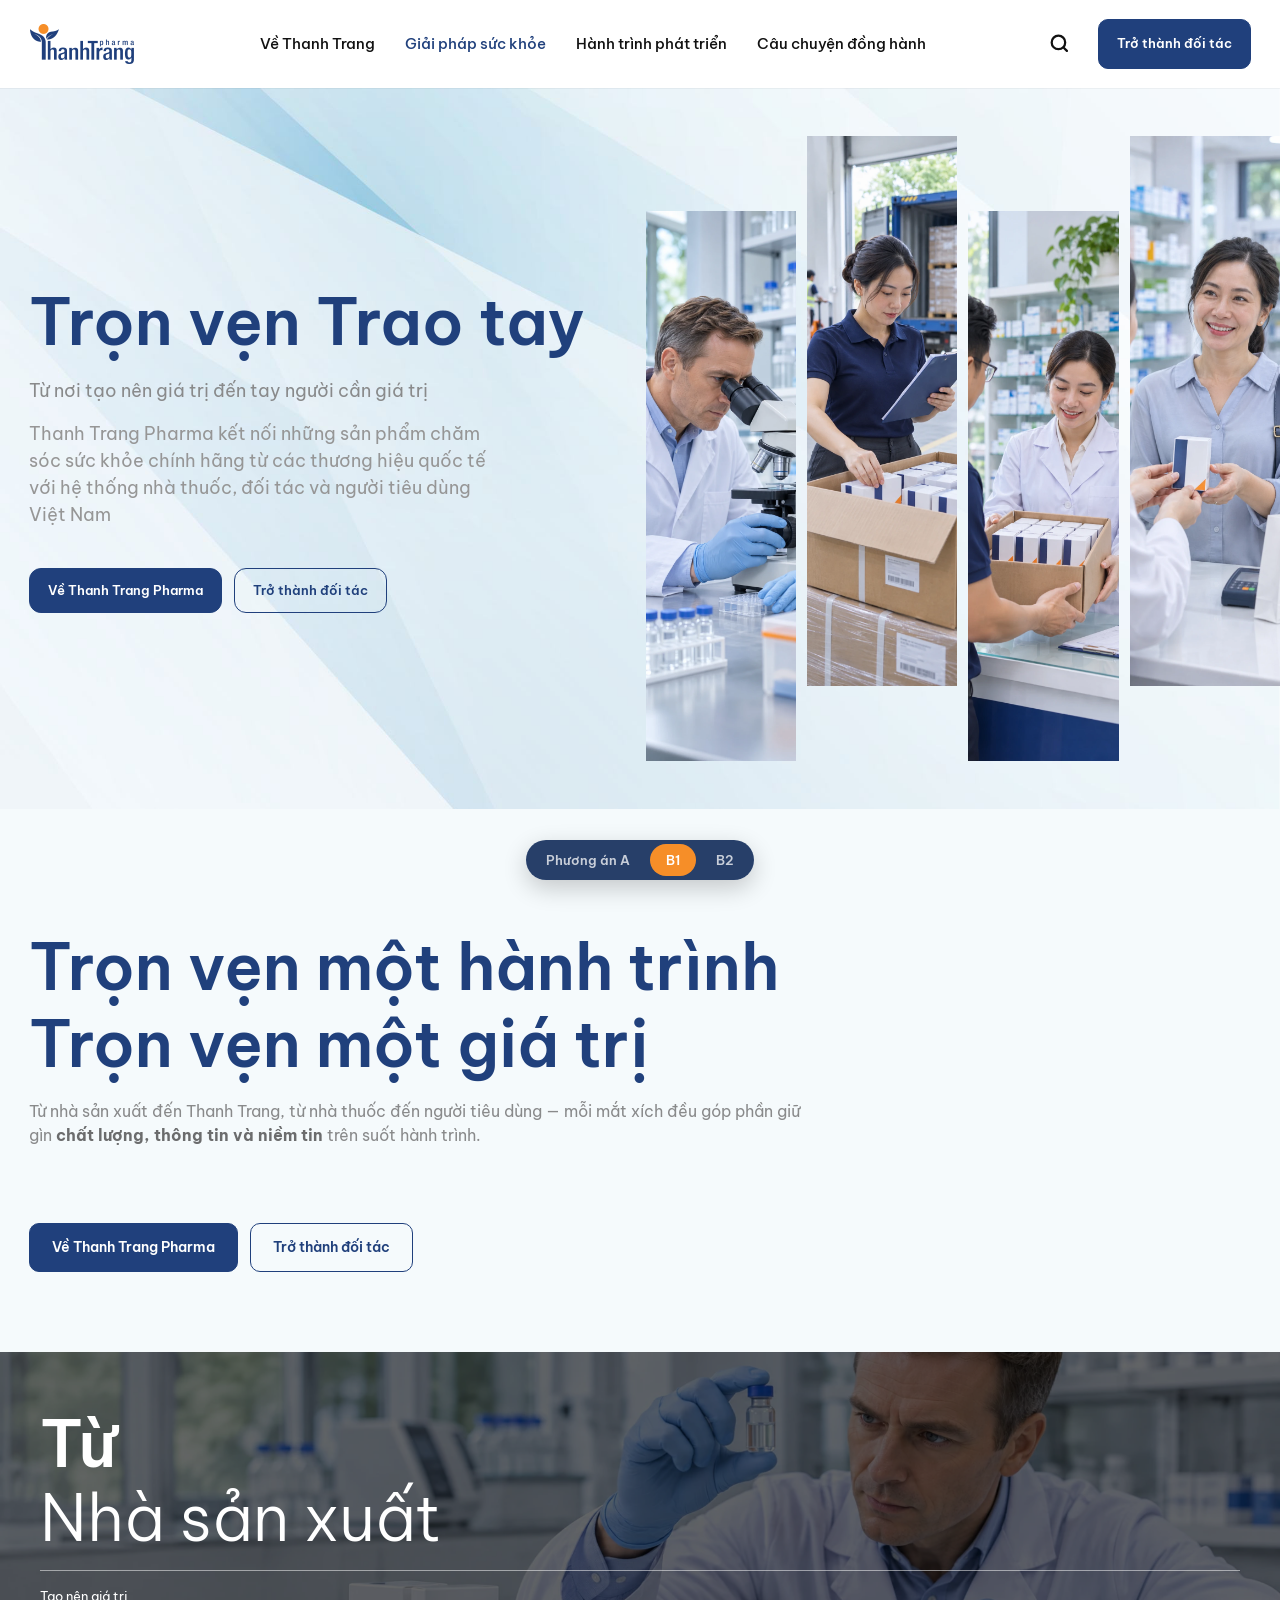
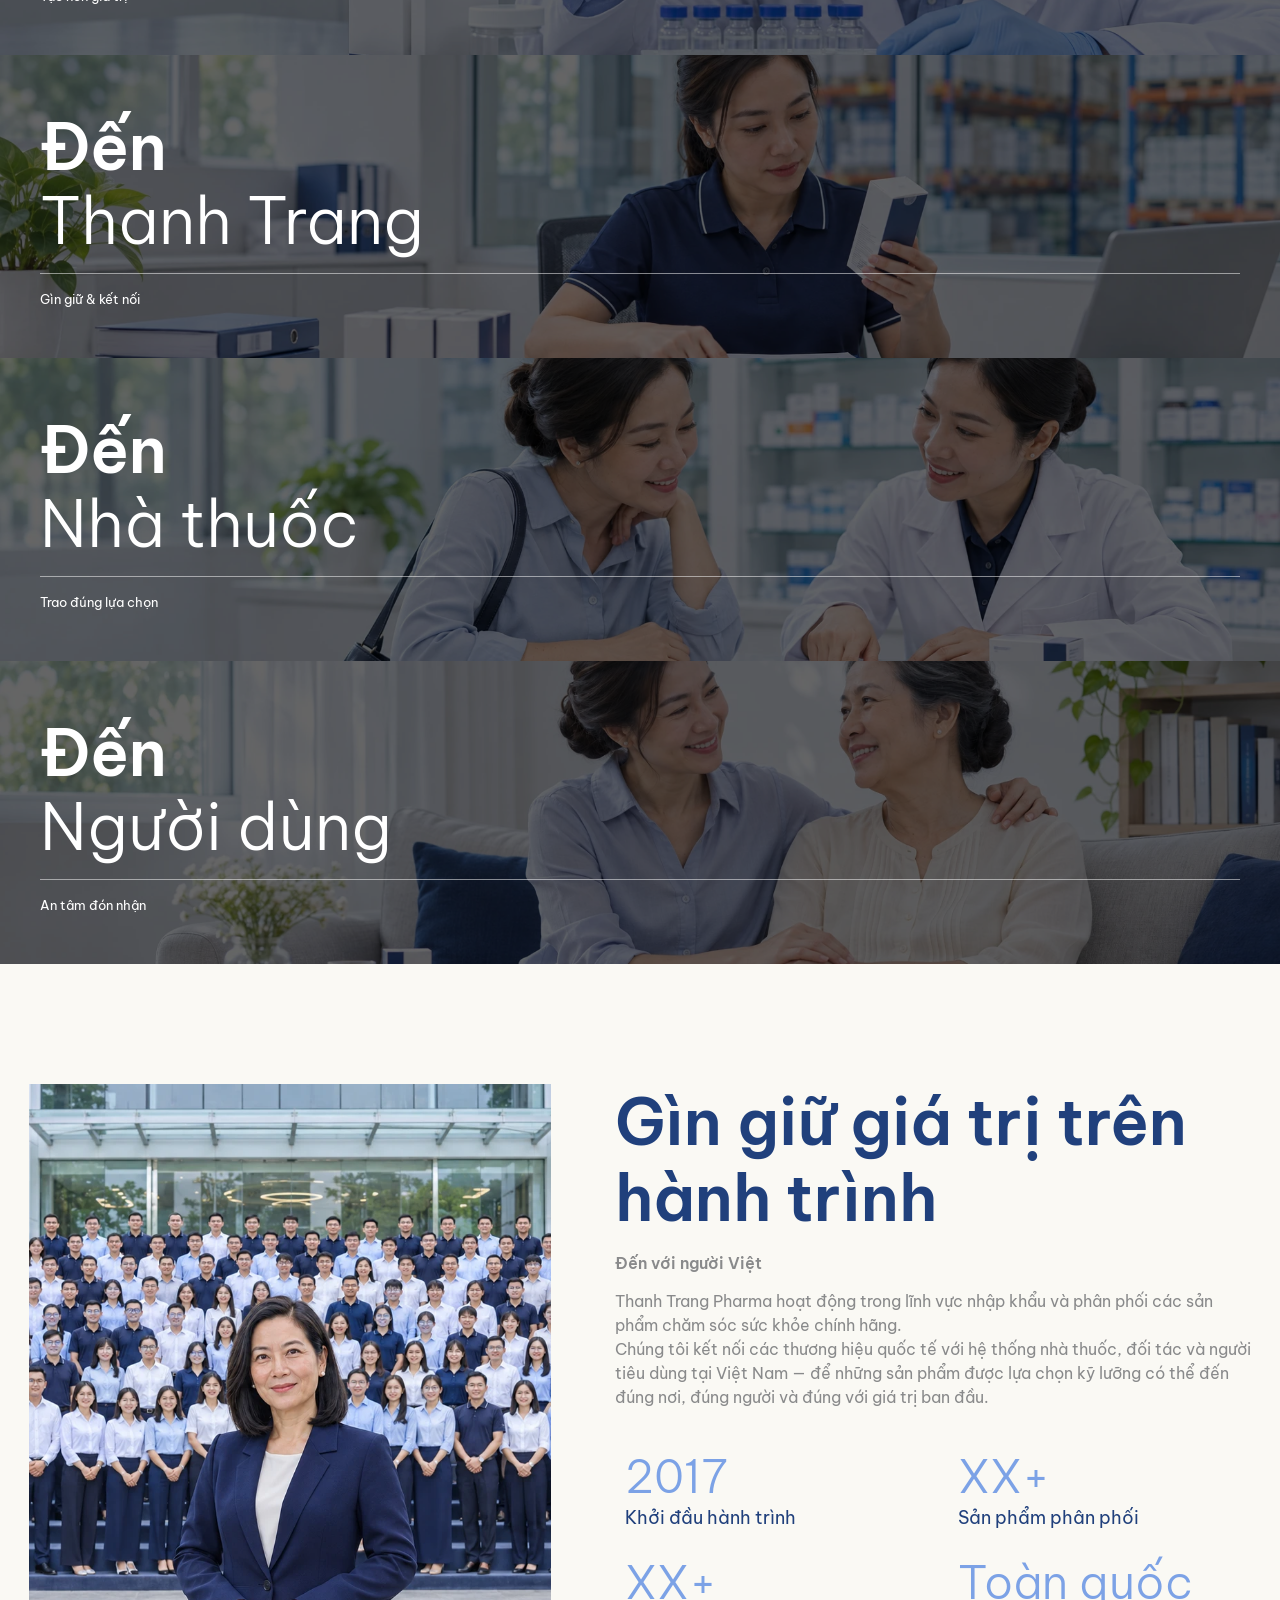
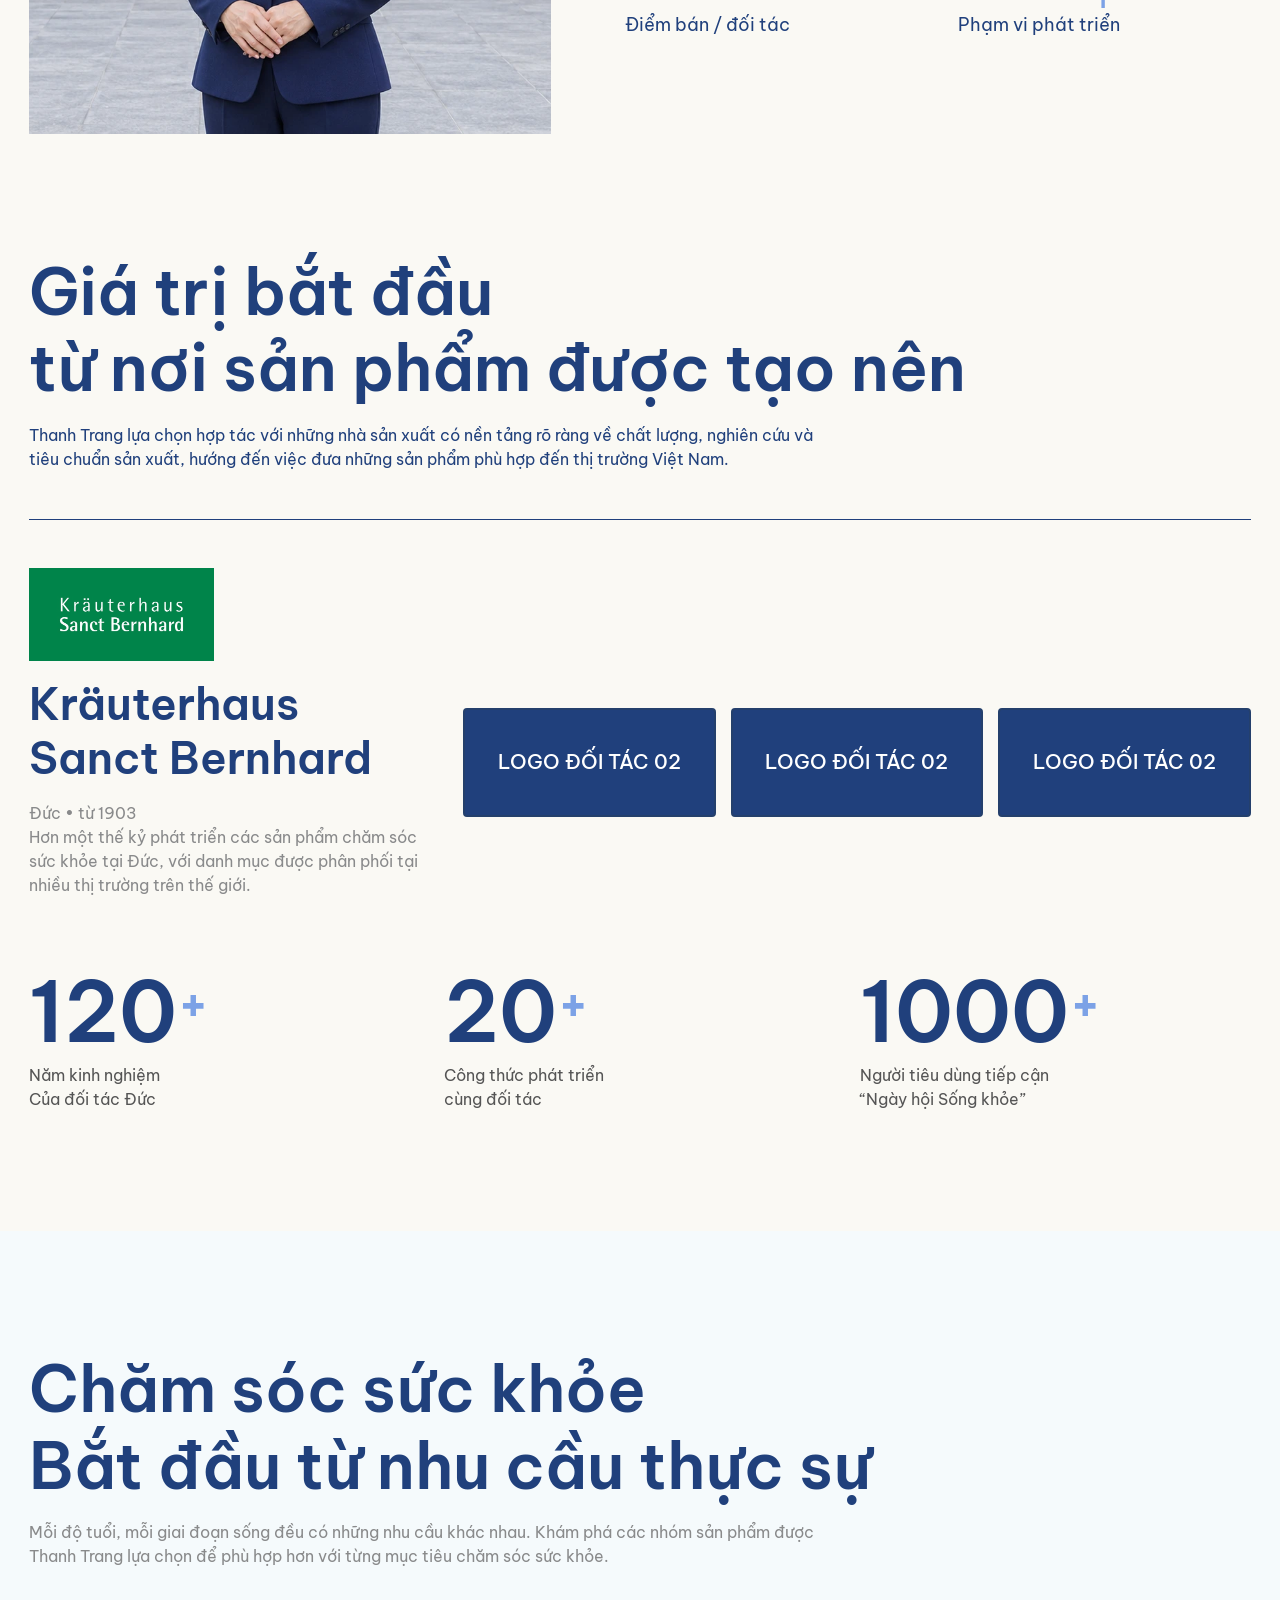
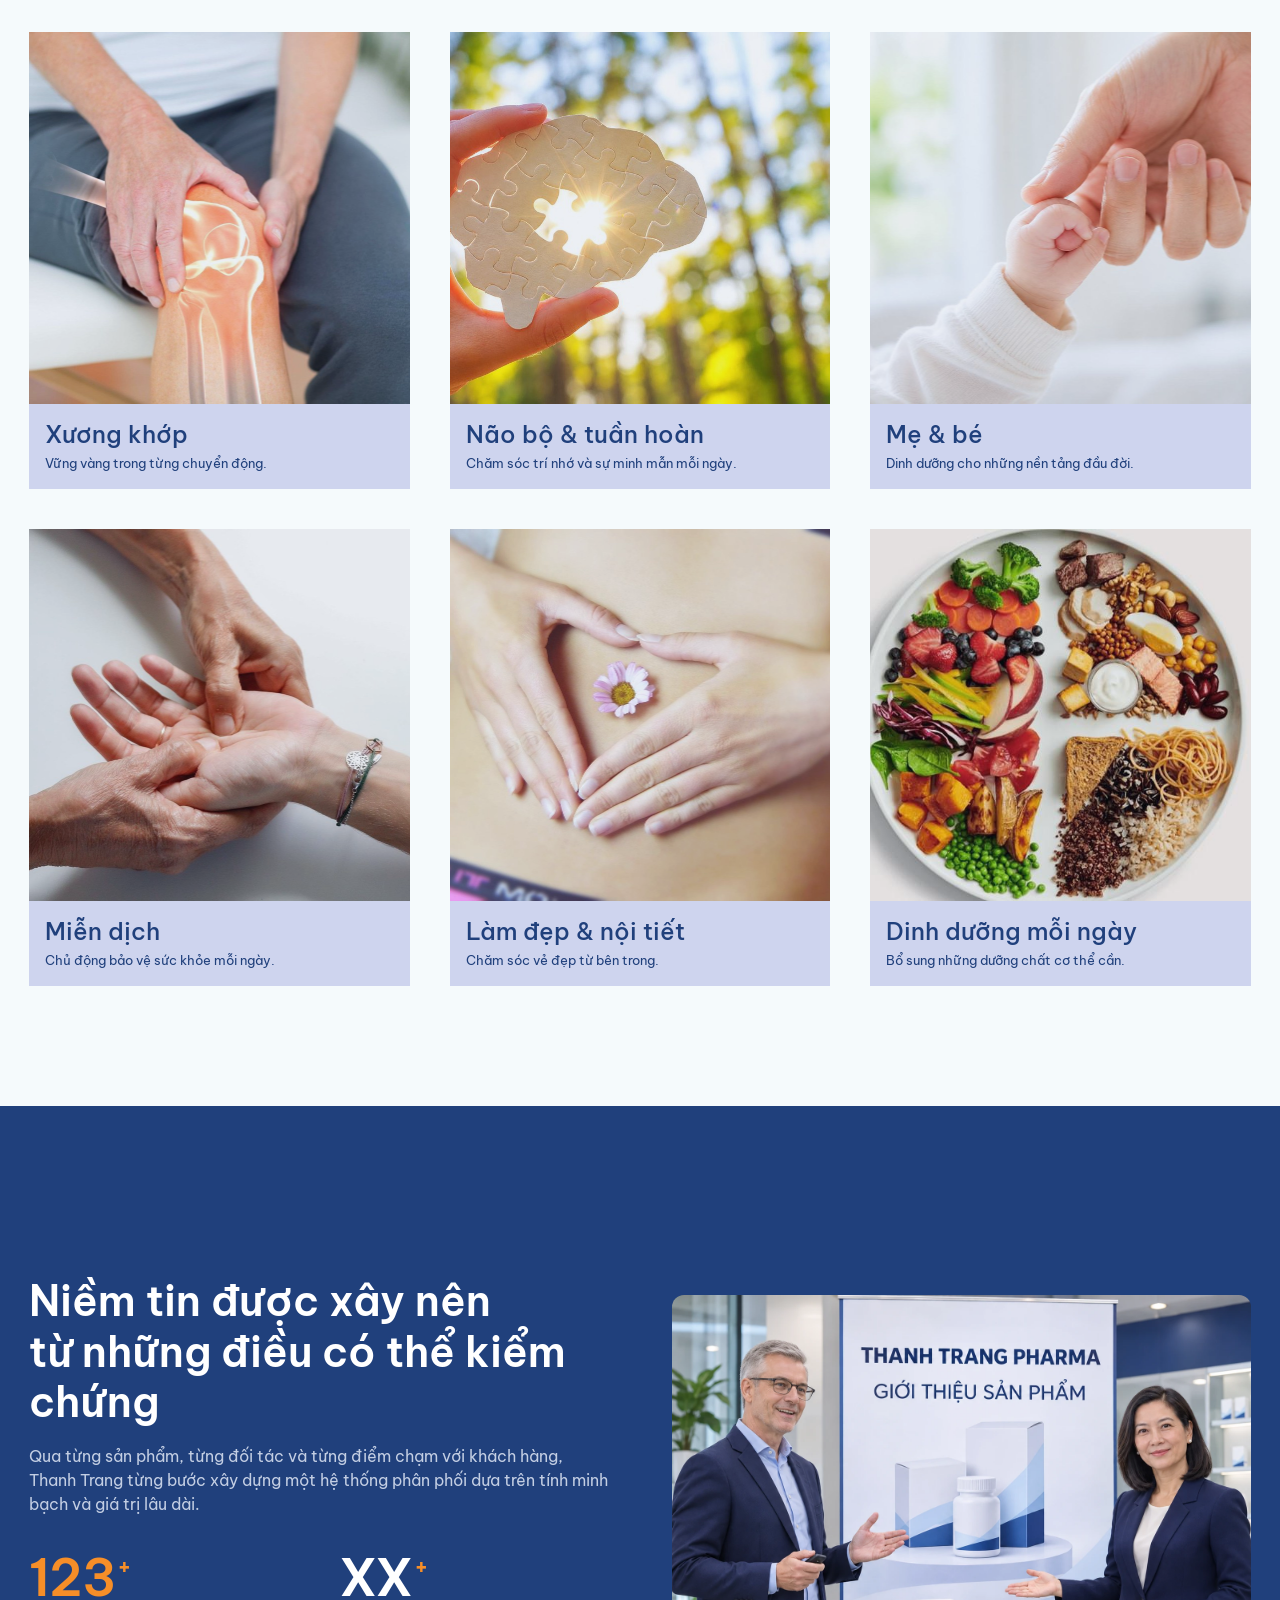
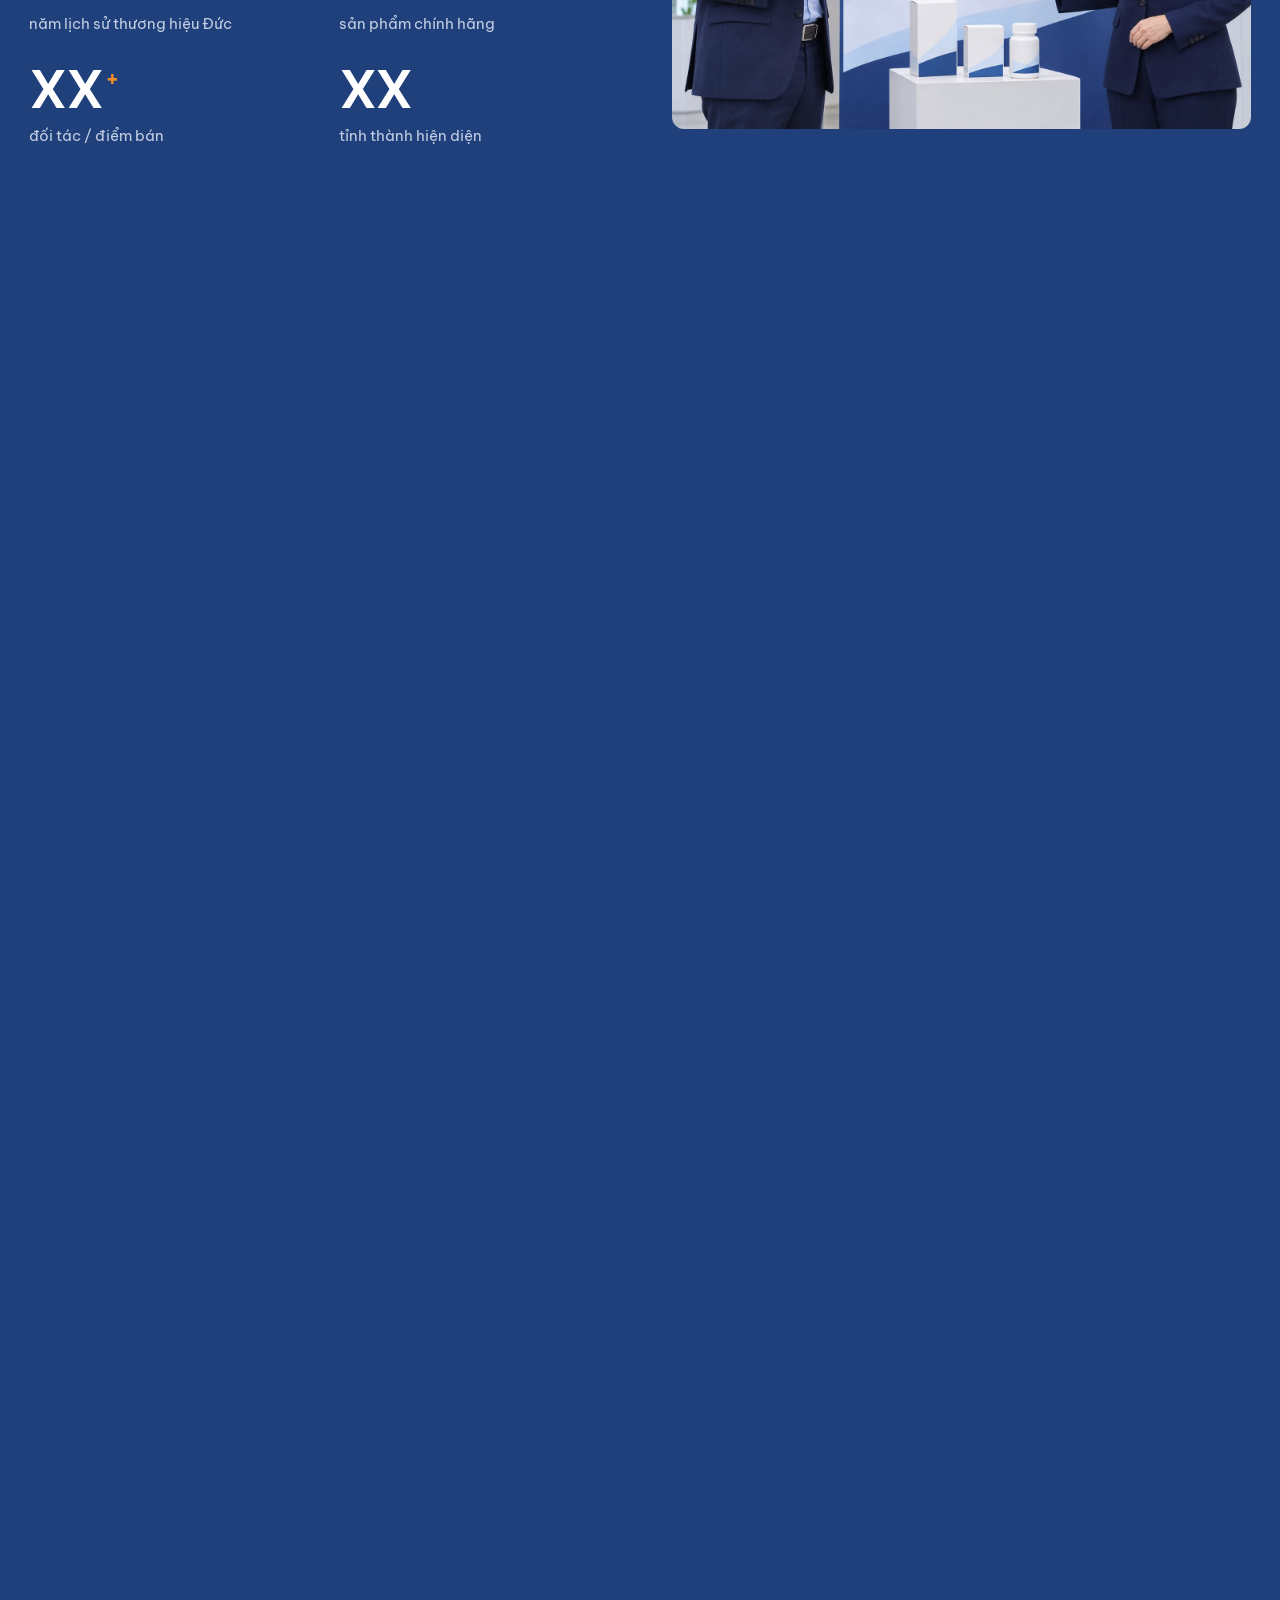
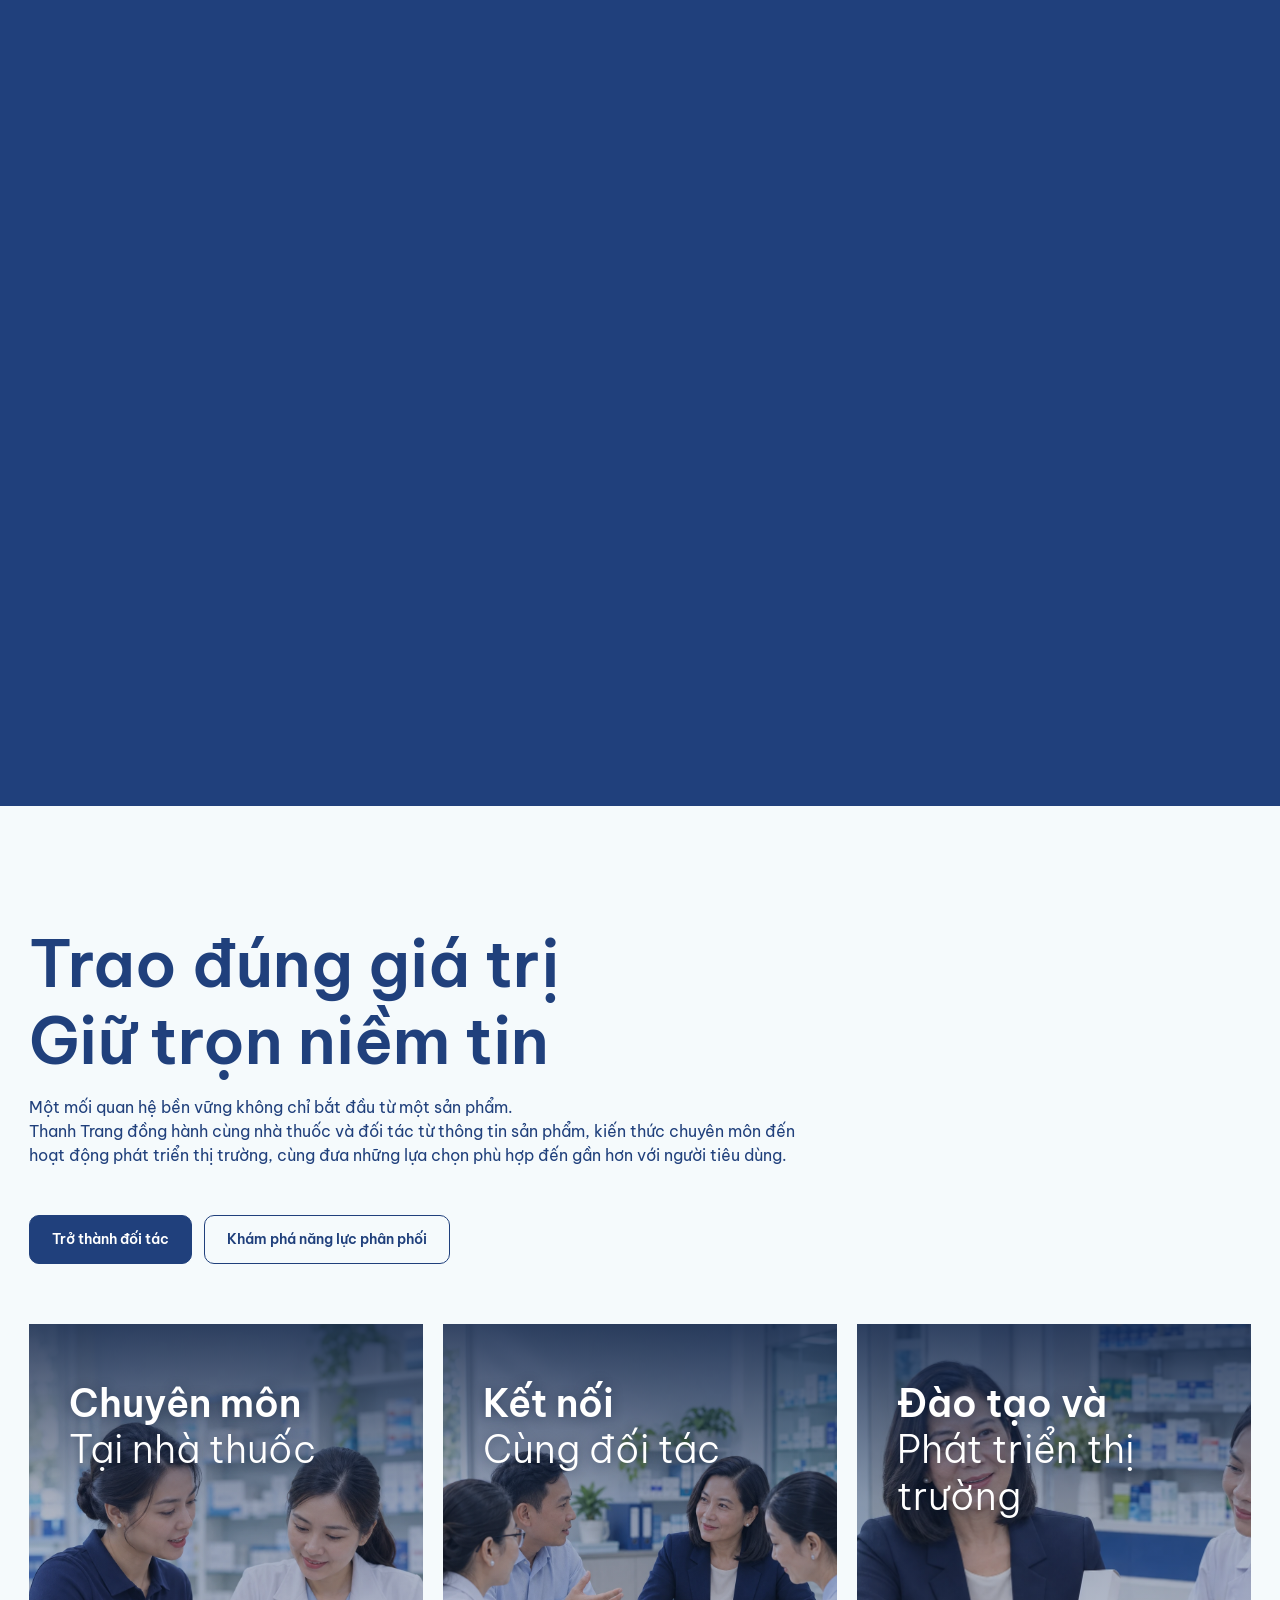
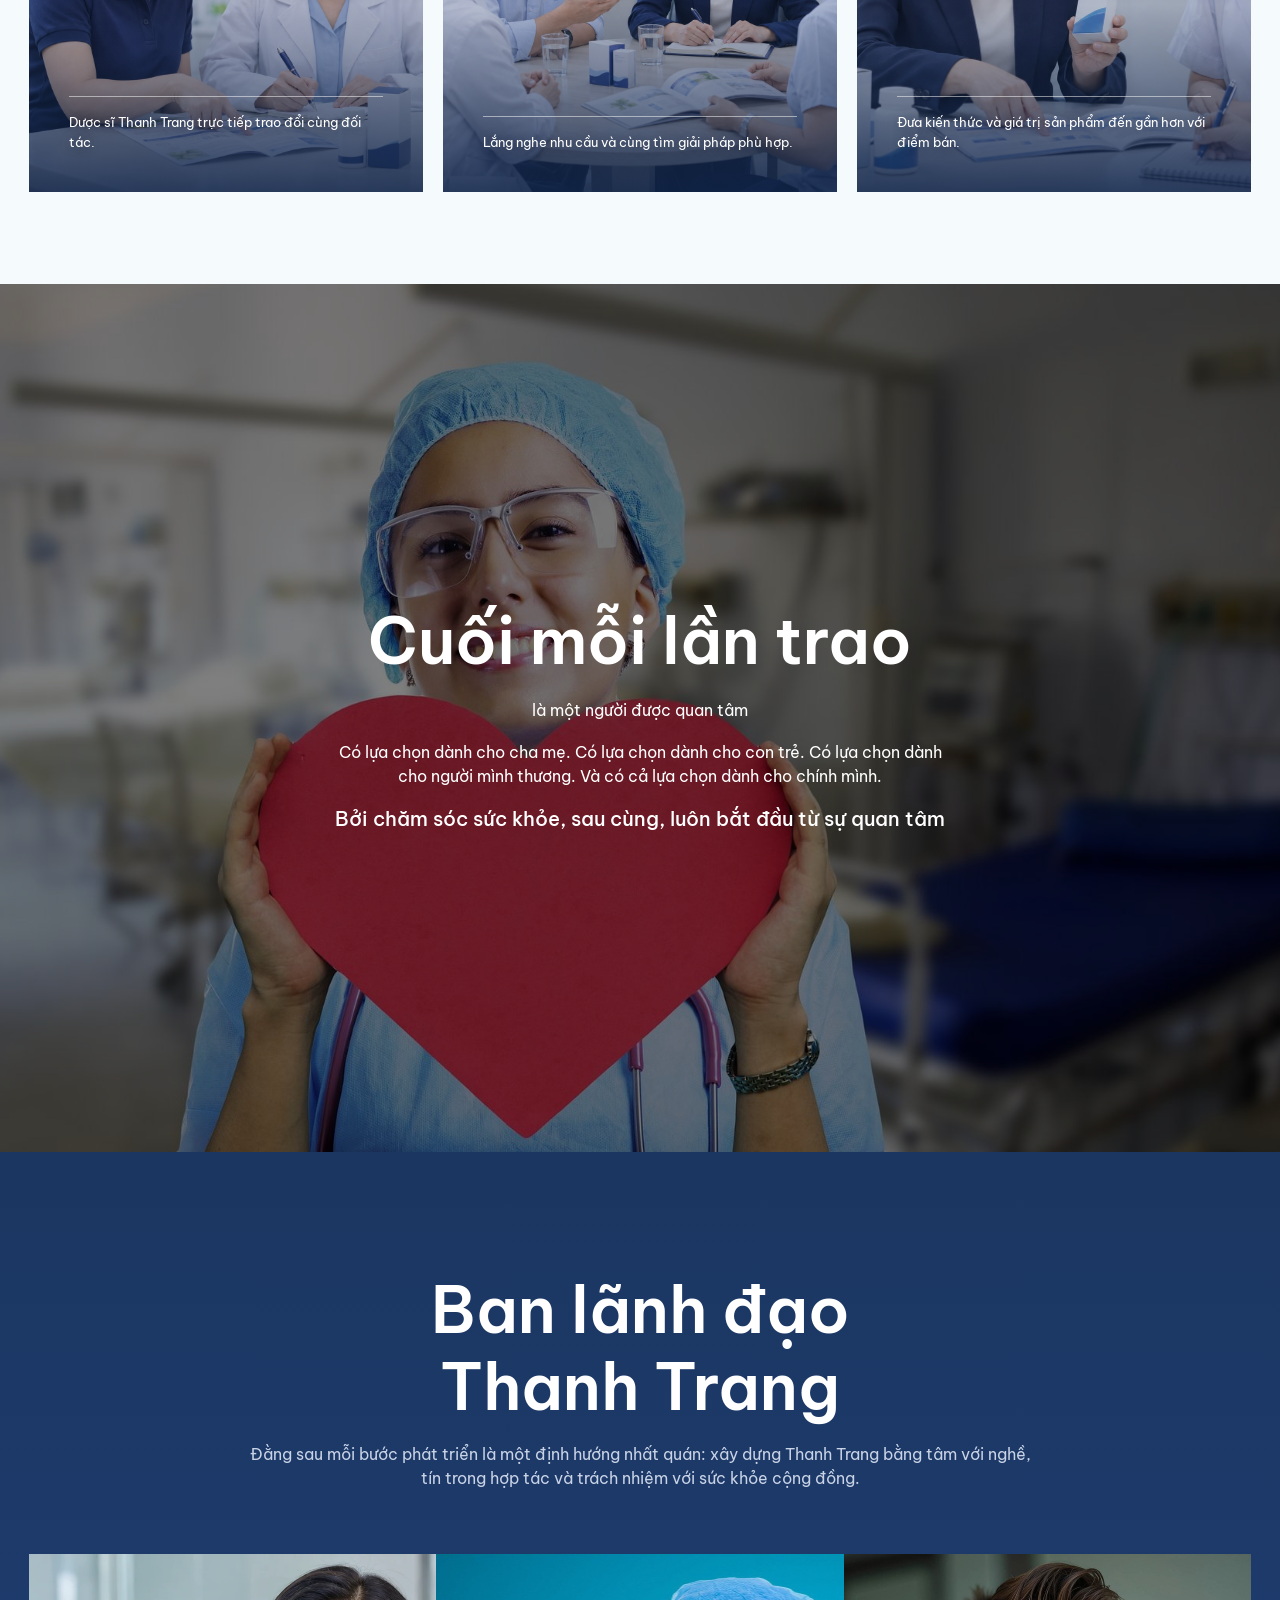
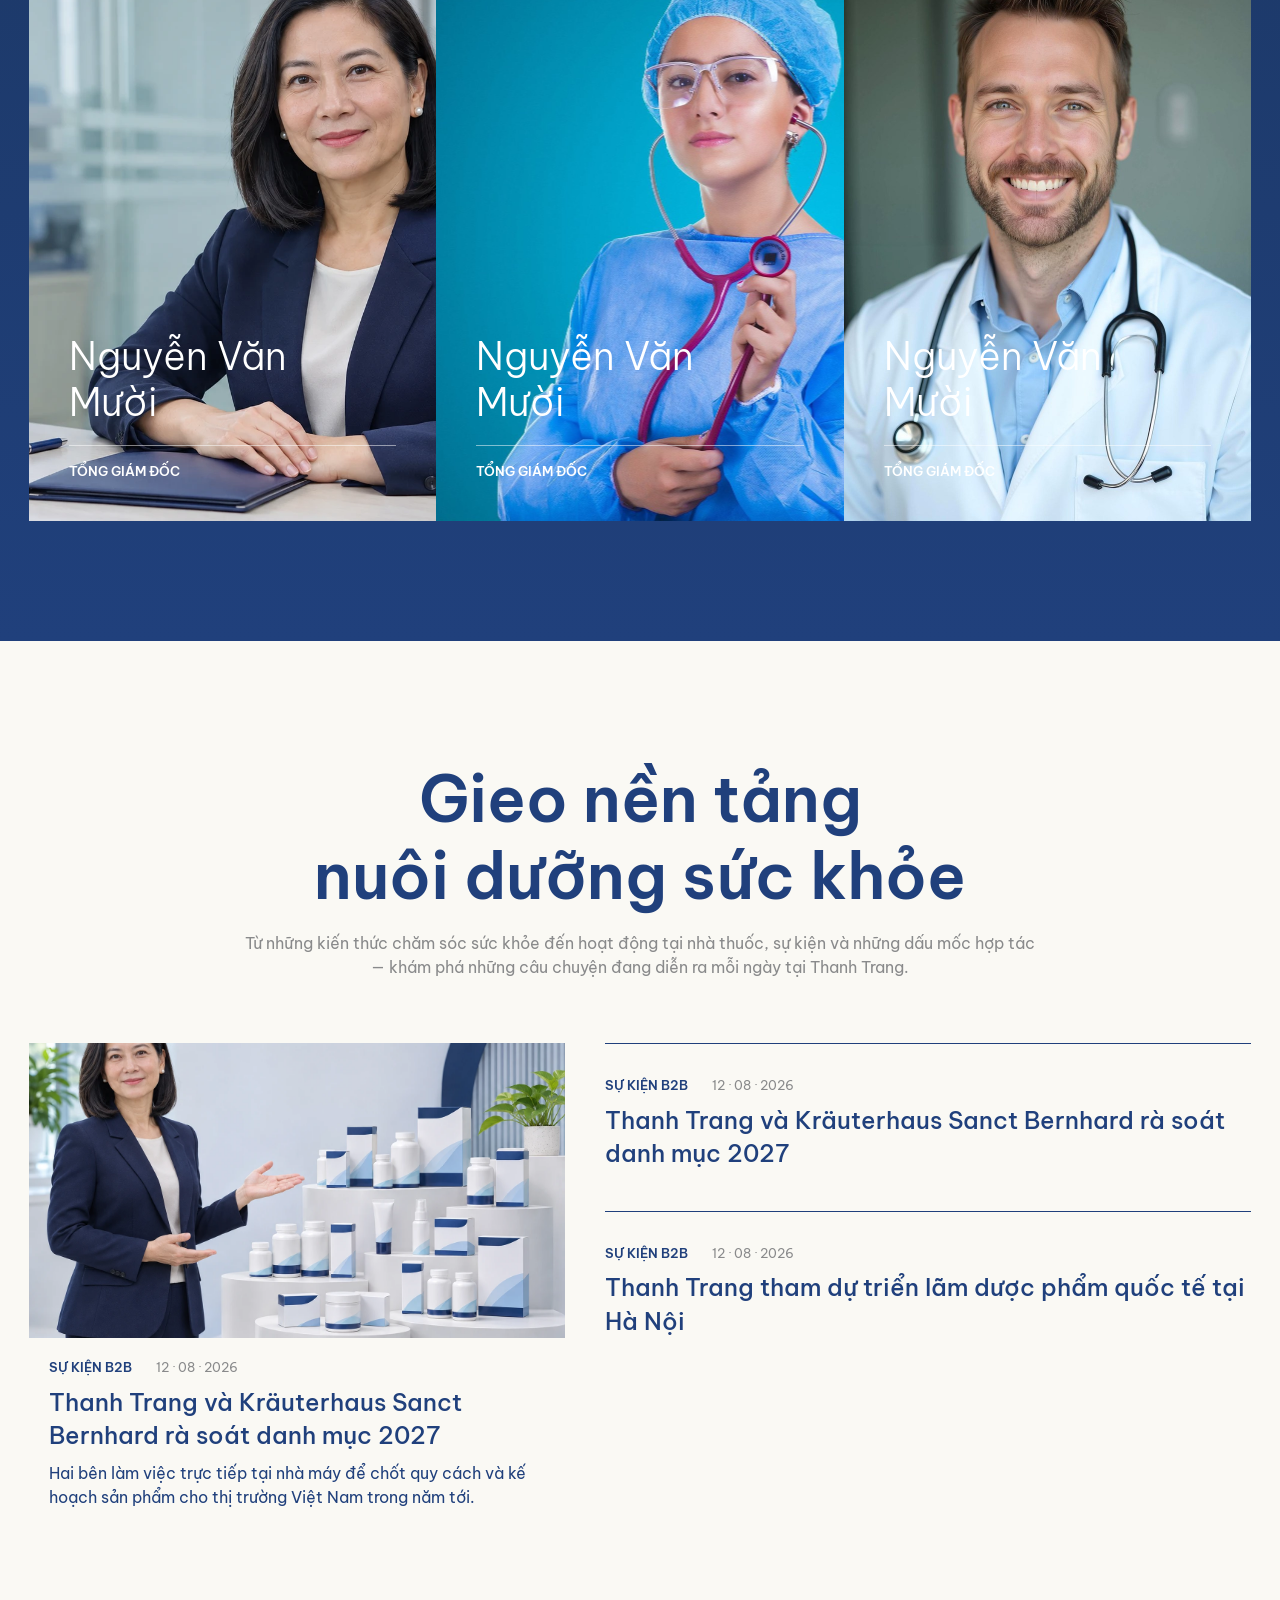
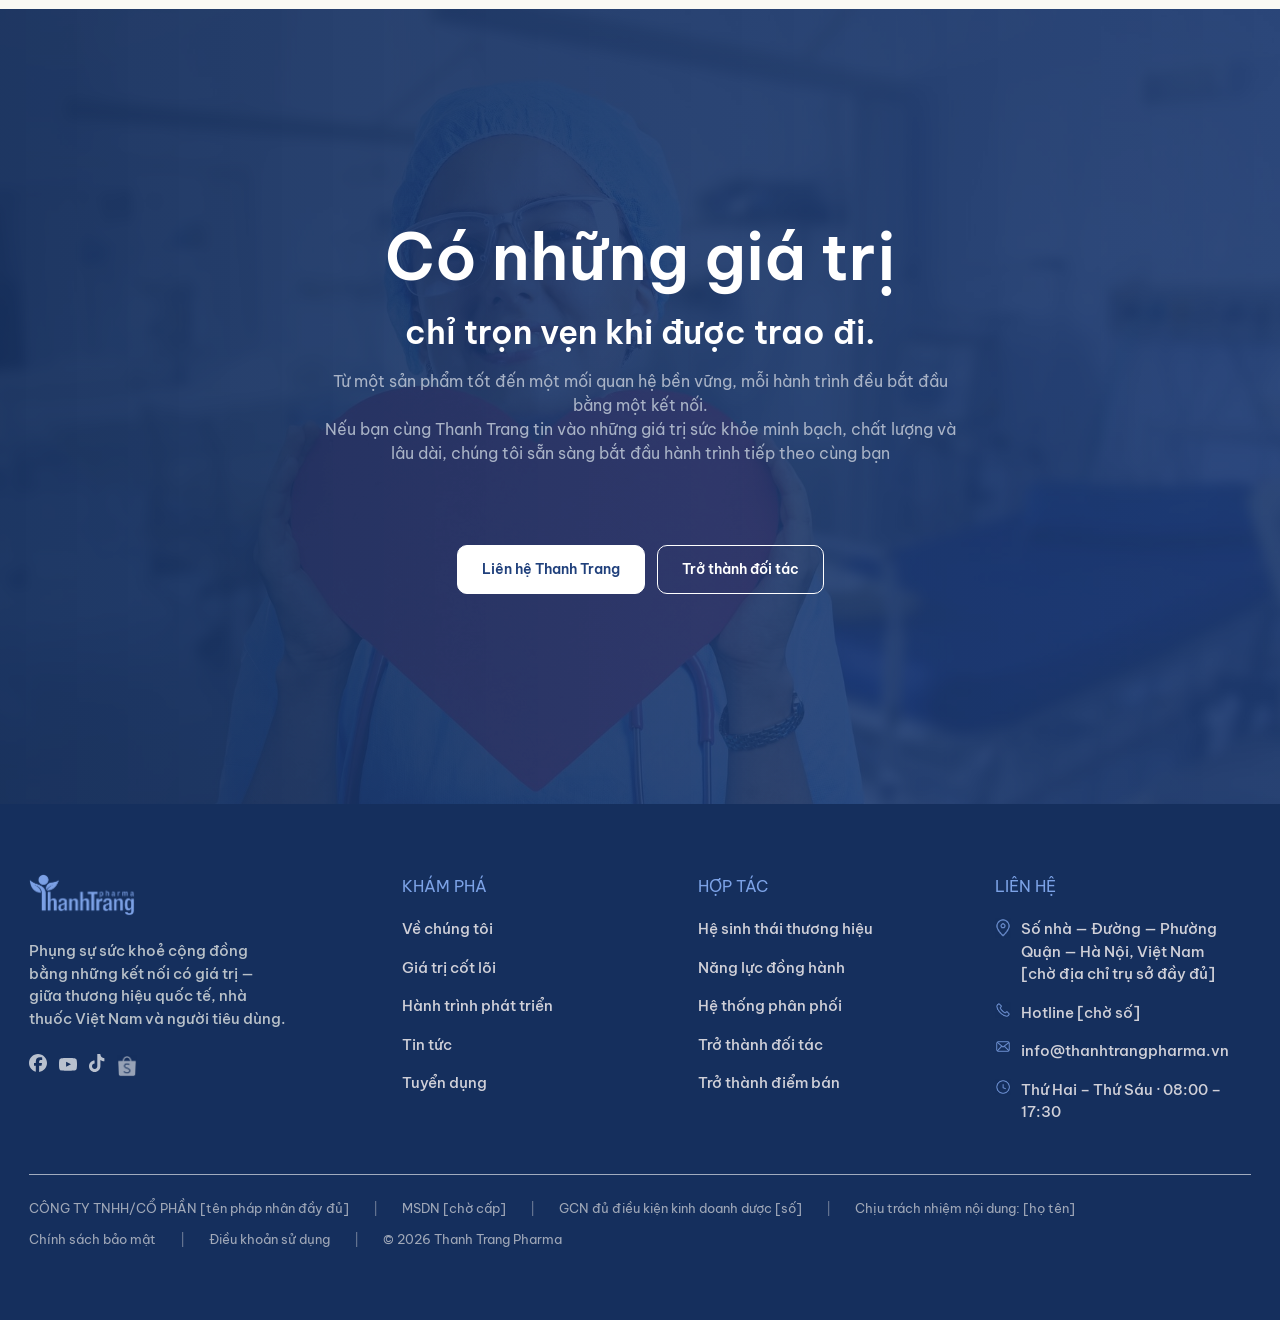
==== commit d6e393a0: "Option B1/B2 (hero carousel), section 7 photos, cleanup of option B Co-Authored-By: Claude Opus 5.5 " ====
--- a/demo7/index.html
+++ b/demo7/index.html
@@ -6,20 +6,20 @@
 <title>Thanh Trang Pharma — Phương án B (Demo 7)</title>
 <link rel="preconnect" href="https://fonts.googleapis.com">
 <link href="https://fonts.googleapis.com/css2?family=Be+Vietnam+Pro:ital,wght@0,300;0,400;0,500;0,600;1,300;1,400&display=swap" rel="stylesheet">
-<link rel="stylesheet" href="style.css?v=1">
+<link rel="stylesheet" href="style.css?v=12">
 </head>
 <body><header class="header" id="top">
  <div class="container">
   <a class="logo" href="#top"><img src="../assets/icons/logo.png" alt="Thanh Trang Pharma" width="106" height="42"></a>
   <nav class="nav" id="nav">
-   <a class="on" href="#about">Về Thanh Trang ⌄</a>
+   <a href="#about">Về Thanh Trang</a>
    <a class="on" href="#solutions">Giải pháp sức khỏe</a>
    <a href="#journey">Hành trình phát triển</a>
    <a href="#news">Câu chuyện đồng hành</a>
   </nav>
   <div class="header-right">
    <button class="icon-btn" aria-label="Tìm kiếm"><svg width="18" height="18" viewBox="0 0 16 16" fill="none" stroke="currentColor" stroke-width="2"><circle cx="7.5" cy="7.5" r="6"/><path d="M12 12l3 3" stroke-linecap="round"/></svg></button>
-   <a class="btn btn-primary" href="#cta">Trở thành đối tác <svg class="arrow" viewBox="0 0 12 12" fill="none" stroke="currentColor" stroke-width="1.2"><path d="M2.5 1H11v8.5M11 1L1 11"/></svg></a>
+   <a class="btn btn-primary" href="#cta">Trở thành đối tác</a>
    <button class="icon-btn burger" aria-label="Mở menu" onclick="document.querySelector('.header').classList.toggle('open')"><svg width="24" height="24" viewBox="0 0 24 24" stroke="currentColor" stroke-width="2"><path d="M3 6h18M3 12h18M3 18h18"/></svg></button>
   </div>
  </div>
@@ -33,8 +33,8 @@
    <p class="hero-sub">Từ nơi tạo nên giá trị đến tay người cần giá trị</p>
    <p class="lead">Thanh Trang Pharma kết nối những sản phẩm chăm sóc sức khỏe chính hãng từ các thương hiệu quốc tế với hệ thống nhà thuốc, đối tác và người tiêu dùng Việt Nam</p>
    <div class="actions">
-    <a class="btn btn-primary" href="#about">Về Thanh Trang Pharma <svg class="arrow" viewBox="0 0 12 12" fill="none" stroke="currentColor" stroke-width="1.2"><path d="M2.5 1H11v8.5M11 1L1 11"/></svg></a>
-    <a class="btn btn-ghost" href="#cta">Trở thành đối tác <svg class="arrow" viewBox="0 0 12 12" fill="none" stroke="currentColor" stroke-width="1.2"><path d="M2.5 1H11v8.5M11 1L1 11"/></svg></a>
+    <a class="btn btn-primary" href="#about">Về Thanh Trang Pharma</a>
+    <a class="btn btn-ghost" href="#cta">Trở thành đối tác</a>
    </div>
   </div>
   <div class="strips" aria-hidden="true">
@@ -49,29 +49,27 @@
 <section class="promise">
  <div class="container">
   <div>
-   <p class="eyebrow">Brand promise</p>
    <h2 class="h1">Trọn vẹn một hành trình<br>Trọn vẹn một giá trị</h2>
    <p class="lead">Từ nhà sản xuất đến Thanh Trang, từ nhà thuốc đến người tiêu dùng — mỗi mắt xích đều góp phần giữ gìn <b>chất lượng, thông tin và niềm tin</b> trên suốt hành trình.</p>
   </div>
-  <div class="stack">
-   <a class="btn btn-primary btn-lg" href="#about">Về Thanh Trang Pharma <svg class="arrow" style="width:16px;height:16px" viewBox="0 0 12 12" fill="none" stroke="currentColor" stroke-width="1"><path d="M2.5 1H11v8.5M11 1L1 11"/></svg></a>
-   <a class="btn btn-ghost btn-lg" href="#cta" style="justify-content:flex-end">Trở thành đối tác <svg class="arrow" style="width:16px;height:16px" viewBox="0 0 12 12" fill="none" stroke="currentColor" stroke-width="1"><path d="M2.5 1H11v8.5M11 1L1 11"/></svg></a>
+  <div class="promise-cta">
+   <a class="btn btn-primary" href="#about">Về Thanh Trang Pharma</a>
+   <a class="btn btn-ghost" href="#cta">Trở thành đối tác</a>
   </div>
  </div>
 </section>
 
 <section class="journey" id="journey">
- <div class="row"><img src="../assets/images/journey-1.webp" alt=""><div class="inner"><p class="eyebrow">01 / Cảm hứng tự nhiên</p><p class="big"><b>Từ</b><i>Nhà sản xuất</i></p><div class="foot"><span>02. Người tiêu dùng</span><svg class="arrow" viewBox="0 0 12 12" fill="none" stroke="#fff" stroke-width="2"><path d="M2.5 1H11v8.5M11 1L1 11"/></svg></div></div></div>
- <div class="row"><img src="../assets/images/journey-2.webp" alt=""><div class="inner"><p class="eyebrow">01 / Cảm hứng tự nhiên</p><p class="big"><b>Đến</b><i>Thanh Trang</i></p><div class="foot"><span>02. Người tiêu dùng</span><svg class="arrow" viewBox="0 0 12 12" fill="none" stroke="#fff" stroke-width="2"><path d="M2.5 1H11v8.5M11 1L1 11"/></svg></div></div></div>
- <div class="row"><img src="../assets/images/journey-3.webp" alt=""><div class="inner"><p class="eyebrow">01 / Cảm hứng tự nhiên</p><p class="big"><b>Đến</b><i>Nhà thuốc</i></p><div class="foot"><span>02. Người tiêu dùng</span><svg class="arrow" viewBox="0 0 12 12" fill="none" stroke="#fff" stroke-width="2"><path d="M2.5 1H11v8.5M11 1L1 11"/></svg></div></div></div>
- <div class="row"><img src="../assets/images/journey-4.webp" alt=""><div class="inner"><p class="eyebrow">01 / Cảm hứng tự nhiên</p><p class="big"><b>Đến</b><i>Người dùng</i></p><div class="foot"><span>02. Người tiêu dùng</span><svg class="arrow" viewBox="0 0 12 12" fill="none" stroke="#fff" stroke-width="2"><path d="M2.5 1H11v8.5M11 1L1 11"/></svg></div></div></div>
+ <div class="row"><img src="../assets/images/journey-1.webp" alt=""><div class="inner"><p class="big"><b>Từ</b><i>Nhà sản xuất</i></p><div class="foot"><span>Tạo nên giá trị</span></div></div></div>
+ <div class="row"><img src="../assets/images/journey-2.webp" alt=""><div class="inner"><p class="big"><b>Đến</b><i>Thanh Trang</i></p><div class="foot"><span>Gìn giữ &amp; kết nối</span></div></div></div>
+ <div class="row"><img src="../assets/images/journey-3.webp" alt=""><div class="inner"><p class="big"><b>Đến</b><i>Nhà thuốc</i></p><div class="foot"><span>Trao đúng lựa chọn</span></div></div></div>
+ <div class="row"><img src="../assets/images/journey-4.webp" alt=""><div class="inner"><p class="big"><b>Đến</b><i>Người dùng</i></p><div class="foot"><span>An tâm đón nhận</span></div></div></div>
 </section>
 
 <section class="about" id="about">
  <div class="container split">
   <img class="photo" src="../assets/images/about-4.webp" alt="Gala kỷ niệm 10 năm thành lập Thanh Trang">
   <div class="body">
-   <p class="eyebrow">Về Thanh Trang</p>
    <h2 class="h1">Gìn giữ giá trị trên hành trình</h2>
    <p class="h2">Đến với người Việt</p>
    <p>Thanh Trang Pharma hoạt động trong lĩnh vực nhập khẩu và phân phối các sản phẩm chăm sóc sức khỏe chính hãng.<br>Chúng tôi kết nối các thương hiệu quốc tế với hệ thống nhà thuốc, đối tác và người tiêu dùng tại Việt Nam — để những sản phẩm được lựa chọn kỹ lưỡng có thể đến đúng nơi, đúng người và đúng với giá trị ban đầu.</p>
@@ -87,11 +85,9 @@
 
 <section class="brands">
  <div class="container">
-  <p class="eyebrow" style="color:var(--blue)">Thương hiệu &amp; nhà sản xuất châu Âu</p>
   <h2 class="h1">Giá trị bắt đầu<span class="soft">từ nơi sản phẩm được tạo nên</span></h2>
   <p class="lead" style="color:var(--navy)">Thanh Trang lựa chọn hợp tác với những nhà sản xuất có nền tảng rõ ràng về chất lượng, nghiên cứu và tiêu chuẩn sản xuất, hướng đến việc đưa những sản phẩm phù hợp đến thị trường Việt Nam.</p>
   <hr>
-  <p class="eyebrow" style="color:var(--blue)">Đối tác chủ lực</p>
   <div class="partner">
    <div>
     <img src="../assets/images/img92.jpg" alt="Kräuterhaus Sanct Bernhard">
@@ -110,34 +106,39 @@
 
 <section class="solutions" id="solutions">
  <div class="container">
-  <p class="eyebrow">Giải pháp sức khỏe</p>
   <h2 class="h1">Chăm sóc sức khỏe<em>Bắt đầu từ nhu cầu thực sự</em></h2>
   <p class="lead">Mỗi độ tuổi, mỗi giai đoạn sống đều có những nhu cầu khác nhau. Khám phá các nhóm sản phẩm được Thanh Trang lựa chọn để phù hợp hơn với từng mục tiêu chăm sóc sức khỏe.</p>
   <div class="cards">
-   <a class="card" href="#"><div class="ph"><img src="../assets/images/img110.jpg" alt=""></div><div class="bar"><div><h3>Xương khớp</h3><p>Vững vàng trong từng chuyển động.</p></div><span class="circle"><svg class="arrow" style="width:10px" viewBox="0 0 12 12" fill="none" stroke="#303867"><path d="M2.5 1H11v8.5M11 1L1 11"/></svg></span></div></a>
-   <a class="card" href="#"><div class="ph"><img src="../assets/images/img74.jpg" alt=""></div><div class="bar"><div><h3>Não bộ &amp; tuần hoàn</h3><p>Chăm sóc trí nhớ và sự minh mẫn mỗi ngày.</p></div><span class="circle"><svg class="arrow" style="width:10px" viewBox="0 0 12 12" fill="none" stroke="#303867"><path d="M2.5 1H11v8.5M11 1L1 11"/></svg></span></div></a>
-   <a class="card" href="#"><div class="ph"><img src="../assets/images/img88.jpg" alt=""></div><div class="bar"><div><h3>Mẹ &amp; bé</h3><p>Dinh dưỡng cho những nền tảng đầu đời.</p></div><span class="circle"><svg class="arrow" style="width:10px" viewBox="0 0 12 12" fill="none" stroke="#303867"><path d="M2.5 1H11v8.5M11 1L1 11"/></svg></span></div></a>
-   <a class="card" href="#"><div class="ph"><img src="../assets/images/img78.jpg" alt=""></div><div class="bar"><div><h3>Miễn dịch</h3><p>Chủ động bảo vệ sức khỏe mỗi ngày.</p></div><span class="circle"><svg class="arrow" style="width:10px" viewBox="0 0 12 12" fill="none" stroke="#303867"><path d="M2.5 1H11v8.5M11 1L1 11"/></svg></span></div></a>
-   <a class="card" href="#"><div class="ph"><img src="../assets/images/img66.jpg" alt=""></div><div class="bar"><div><h3>Làm đẹp &amp; nội tiết</h3><p>Chăm sóc vẻ đẹp từ bên trong.</p></div><span class="circle"><svg class="arrow" style="width:10px" viewBox="0 0 12 12" fill="none" stroke="#303867"><path d="M2.5 1H11v8.5M11 1L1 11"/></svg></span></div></a>
-   <a class="card" href="#"><div class="ph"><img src="../assets/images/img58.jpg" alt=""></div><div class="bar"><div><h3>Dinh dưỡng mỗi ngày</h3><p>Bổ sung những dưỡng chất cơ thể cần.</p></div><span class="circle"><svg class="arrow" style="width:10px" viewBox="0 0 12 12" fill="none" stroke="#303867"><path d="M2.5 1H11v8.5M11 1L1 11"/></svg></span></div></a>
-  </div>
- </div>
-</section>
-
-<section class="proof">
- <div class="container split">
-  <img class="photo" src="../assets/images/proof-1.webp" alt="">
-  <div class="body">
-   <p class="eyebrow">Proof &amp; trust</p>
-   <h2 class="h1">Niềm tin được xây nên</h2>
-   <p class="h2">từ những điều có thể kiểm chứng</p>
-   <div class="stats">
-    <div class="stat"><b>123+</b><span>năm lịch sử thương hiệu Đức*</span></div>
-    <div class="stat"><b>XX+</b><span>sản phẩm chính hãng</span></div>
-    <div class="stat"><b>XX+</b><span>đối tác / điểm bán</span></div>
-    <div class="stat"><b>Toàn quốc</b><span>tỉnh thành hiện diện</span></div>
-   </div>
-   <p>Qua từng sản phẩm, từng đối tác và từng điểm chạm với khách hàng, Thanh Trang từng bước xây dựng một hệ thống phân phối dựa trên tính minh bạch và giá trị lâu dài.</p>
+   <a class="card" href="#"><div class="ph"><img src="../assets/images/img110.jpg" alt=""></div><div class="bar"><div><h3>Xương khớp</h3><p>Vững vàng trong từng chuyển động.</p></div></div></a>
+   <a class="card" href="#"><div class="ph"><img src="../assets/images/img74.jpg" alt=""></div><div class="bar"><div><h3>Não bộ &amp; tuần hoàn</h3><p>Chăm sóc trí nhớ và sự minh mẫn mỗi ngày.</p></div></div></a>
+   <a class="card" href="#"><div class="ph"><img src="../assets/images/img88.jpg" alt=""></div><div class="bar"><div><h3>Mẹ &amp; bé</h3><p>Dinh dưỡng cho những nền tảng đầu đời.</p></div></div></a>
+   <a class="card" href="#"><div class="ph"><img src="../assets/images/img78.jpg" alt=""></div><div class="bar"><div><h3>Miễn dịch</h3><p>Chủ động bảo vệ sức khỏe mỗi ngày.</p></div></div></a>
+   <a class="card" href="#"><div class="ph"><img src="../assets/images/img66.jpg" alt=""></div><div class="bar"><div><h3>Làm đẹp &amp; nội tiết</h3><p>Chăm sóc vẻ đẹp từ bên trong.</p></div></div></a>
+   <a class="card" href="#"><div class="ph"><img src="../assets/images/img58.jpg" alt=""></div><div class="bar"><div><h3>Dinh dưỡng mỗi ngày</h3><p>Bổ sung những dưỡng chất cơ thể cần.</p></div></div></a>
+  </div>
+ </div>
+</section>
+
+<!-- 06 / PROOF & TRUST — ghim khi cuộn -->
+<section class="proof-scroll pin" data-pin>
+ <div class="pin-sticky">
+  <div class="container split">
+   <div>
+    <h2 class="h1">Niềm tin được xây nên<br>từ những điều có thể kiểm chứng</h2>
+    <p class="lead">Qua từng sản phẩm, từng đối tác và từng điểm chạm với khách hàng, Thanh Trang từng bước xây dựng một hệ thống phân phối dựa trên tính minh bạch và giá trị lâu dài.</p>
+    <div class="figures">
+     <div class="fig hl on"><b>123<sup>+</sup></b><span>năm lịch sử thương hiệu Đức</span></div>
+     <div class="fig"><b>XX<sup>+</sup></b><span>sản phẩm chính hãng</span></div>
+     <div class="fig"><b>XX<sup>+</sup></b><span>đối tác / điểm bán</span></div>
+     <div class="fig"><b>XX</b><span>tỉnh thành hiện diện</span></div>
+    </div>
+   </div>
+   <div class="frame stack-ph">
+    <img class="on" src="../assets/images/proof-1.webp" alt="Thanh Trang cùng đối tác Đức giới thiệu sản phẩm">
+    <img src="../assets/images/proof-2.webp" alt="Danh mục sản phẩm chính hãng do Thanh Trang phân phối">
+    <img src="../assets/images/proof-3.webp" alt="Trao đổi cùng dược sĩ tại nhà thuốc đối tác">
+    <img src="../assets/images/proof-4.webp" alt="Minh họa phạm vi hiện diện trên toàn quốc">
+   </div>
   </div>
  </div>
 </section>
@@ -146,19 +147,18 @@
  <div class="container">
   <div class="top">
    <div>
-    <p class="eyebrow">Nhà thuốc &amp; đối tác</p>
     <h2 class="h1">Trao đúng giá trị<br>Giữ trọn niềm tin</h2>
     <p class="lead" style="color:var(--navy)">Một mối quan hệ bền vững không chỉ bắt đầu từ một sản phẩm.<br>Thanh Trang đồng hành cùng nhà thuốc và đối tác từ thông tin sản phẩm, kiến thức chuyên môn đến hoạt động phát triển thị trường, cùng đưa những lựa chọn phù hợp đến gần hơn với người tiêu dùng.</p>
    </div>
-   <div class="promise stack" style="padding:0;background:none;display:grid;gap:10px">
-    <a class="btn btn-primary btn-lg" href="#cta" style="min-width:min(390px,100%)">Trở thành đối tác <svg class="arrow" style="width:16px;height:16px" viewBox="0 0 12 12" fill="none" stroke="currentColor"><path d="M2.5 1H11v8.5M11 1L1 11"/></svg></a>
-    <a class="btn btn-ghost btn-lg" href="#">Khám phá năng lực phân phối <svg class="arrow" style="width:16px;height:16px" viewBox="0 0 12 12" fill="none" stroke="currentColor"><path d="M2.5 1H11v8.5M11 1L1 11"/></svg></a>
+   <div class="pharm-cta">
+    <a class="btn btn-primary" href="#cta">Trở thành đối tác</a>
+    <a class="btn btn-ghost" href="#">Khám phá năng lực phân phối</a>
    </div>
   </div>
   <div class="tiles">
-   <a class="tile" href="#"><img src="../assets/images/proof-3.webp" alt=""><div><p class="eyebrow">01</p><h3>Chuyên môn<i>Tại nhà thuốc</i></h3></div><div class="foot"><span>Dược sĩ Thanh Trang trực tiếp trao đổi cùng đối tác.</span><svg class="arrow" viewBox="0 0 12 12" fill="none" stroke="#fff" stroke-width="2"><path d="M2.5 1H11v8.5M11 1L1 11"/></svg></div></a>
-   <a class="tile" href="#"><img src="../assets/images/about-2.webp" alt=""><div><p class="eyebrow">02</p><h3>Kết nối<i>Cùng đối tác</i></h3></div><div class="foot"><span>Lắng nghe nhu cầu và cùng tìm giải pháp phù hợp.</span><svg class="arrow" viewBox="0 0 12 12" fill="none" stroke="#fff" stroke-width="2"><path d="M2.5 1H11v8.5M11 1L1 11"/></svg></div></a>
-   <a class="tile" href="#"><img src="../assets/images/about-3.webp" alt=""><div><p class="eyebrow">03</p><h3>Đào tạo và<i>Phát triển thị trường</i></h3></div><div class="foot"><span>Đưa kiến thức và giá trị sản phẩm đến gần hơn với điểm bán.</span><svg class="arrow" viewBox="0 0 12 12" fill="none" stroke="#fff" stroke-width="2"><path d="M2.5 1H11v8.5M11 1L1 11"/></svg></div></a>
+   <a class="tile" href="#"><img src="../assets/images/b2b-1.webp" alt=""><div><h3>Chuyên môn<i>Tại nhà thuốc</i></h3></div><div class="foot"><span>Dược sĩ Thanh Trang trực tiếp trao đổi cùng đối tác.</span></div></a>
+   <a class="tile" href="#"><img src="../assets/images/b2b-2.webp" alt=""><div><h3>Kết nối<i>Cùng đối tác</i></h3></div><div class="foot"><span>Lắng nghe nhu cầu và cùng tìm giải pháp phù hợp.</span></div></a>
+   <a class="tile" href="#"><img src="../assets/images/about-3.webp" alt=""><div><h3>Đào tạo và<i>Phát triển thị trường</i></h3></div><div class="foot"><span>Đưa kiến thức và giá trị sản phẩm đến gần hơn với điểm bán.</span></div></a>
   </div>
  </div>
 </section>
@@ -166,7 +166,6 @@
 <section class="quote">
  <img src="../assets/images/img42.jpg" alt="">
  <div class="container">
-  <p class="eyebrow">Đến tay người cần nó</p>
   <h2 class="h1">Cuối mỗi lần trao</h2>
   <p class="h2">là một người được quan tâm</p>
   <p>Có lựa chọn dành cho cha mẹ. Có lựa chọn dành cho con trẻ. Có lựa chọn dành cho người mình thương. Và có cả lựa chọn dành cho chính mình.</p>
@@ -176,20 +175,18 @@
 
 <section class="leaders">
  <div class="container">
-  <p class="eyebrow" style="color:var(--blue)">Từ niềm tin đến hành động</p>
   <h2 class="h1">Ban lãnh đạo<em>Thanh Trang</em></h2>
   <p class="lead">Đằng sau mỗi bước phát triển là một định hướng nhất quán: xây dựng Thanh Trang bằng tâm với nghề, tín trong hợp tác và trách nhiệm với sức khỏe cộng đồng.</p>
   <div class="people">
-   <div class="person"><img src="../assets/images/about-1.webp" alt=""><h3>Nguyễn Văn<br>Mười</h3><div class="foot"><span>TỔNG GIÁM ĐỐC</span><svg class="arrow" viewBox="0 0 12 12" fill="none" stroke="#fff" stroke-width="2"><path d="M2.5 1H11v8.5M11 1L1 11"/></svg></div></div>
-   <div class="person"><img src="../assets/images/img34.jpg" alt=""><h3>Nguyễn Văn<br>Mười</h3><div class="foot"><span>TỔNG GIÁM ĐỐC</span><svg class="arrow" viewBox="0 0 12 12" fill="none" stroke="#fff" stroke-width="2"><path d="M2.5 1H11v8.5M11 1L1 11"/></svg></div></div>
-   <div class="person"><img src="../assets/images/img70.jpg" alt=""><h3>Nguyễn Văn<br>Mười</h3><div class="foot"><span>TỔNG GIÁM ĐỐC</span><svg class="arrow" viewBox="0 0 12 12" fill="none" stroke="#fff" stroke-width="2"><path d="M2.5 1H11v8.5M11 1L1 11"/></svg></div></div>
+   <div class="person"><img src="../assets/images/about-1.webp" alt=""><h3>Nguyễn Văn<br>Mười</h3><div class="foot"><span>TỔNG GIÁM ĐỐC</span></div></div>
+   <div class="person"><img src="../assets/images/img34.jpg" alt=""><h3>Nguyễn Văn<br>Mười</h3><div class="foot"><span>TỔNG GIÁM ĐỐC</span></div></div>
+   <div class="person"><img src="../assets/images/img70.jpg" alt=""><h3>Nguyễn Văn<br>Mười</h3><div class="foot"><span>TỔNG GIÁM ĐỐC</span></div></div>
   </div>
  </div>
 </section>
 
 <section class="news" id="news">
  <div class="container">
-  <p class="eyebrow">Từ niềm tin đến hành động</p>
   <h2 class="h1">Gieo nền tảng<em>nuôi dưỡng sức khỏe</em></h2>
   <p class="lead">Từ những kiến thức chăm sóc sức khỏe đến hoạt động tại nhà thuốc, sự kiện và những dấu mốc hợp tác — khám phá những câu chuyện đang diễn ra mỗi ngày tại Thanh Trang.</p>
   <div class="news-grid">
@@ -205,14 +202,13 @@
 <section class="cta" id="cta">
  <div class="container">
   <div>
-   <p class="eyebrow">Đến tay người cần nó</p>
    <h2 class="h1">Có những giá trị</h2>
    <p class="h2">chỉ trọn vẹn khi được trao đi.</p>
    <p>Từ một sản phẩm tốt đến một mối quan hệ bền vững, mỗi hành trình đều bắt đầu bằng một kết nối.<br>Nếu bạn cùng Thanh Trang tin vào những giá trị sức khỏe minh bạch, chất lượng và lâu dài, chúng tôi sẵn sàng bắt đầu hành trình tiếp theo cùng bạn</p>
   </div>
-  <div class="stack">
-   <a class="btn btn-primary btn-lg" href="mailto:info@thanhtrangpharma.vn" style="justify-content:flex-end">Liên hệ Thanh Trang <svg class="arrow" style="width:16px;height:16px" viewBox="0 0 12 12" fill="none" stroke="currentColor"><path d="M2.5 1H11v8.5M11 1L1 11"/></svg></a>
-   <a class="btn btn-light btn-lg" href="#" style="justify-content:flex-end">Trở thành đối tác <svg class="arrow" style="width:16px;height:16px" viewBox="0 0 12 12" fill="none" stroke="currentColor"><path d="M2.5 1H11v8.5M11 1L1 11"/></svg></a>
+  <div class="cta-actions">
+   <a class="btn btn-primary" href="mailto:info@thanhtrangpharma.vn">Liên hệ Thanh Trang</a>
+   <a class="btn btn-light" href="#">Trở thành đối tác</a>
   </div>
  </div>
 </section>
@@ -221,7 +217,7 @@
 <footer class="footer">
  <div class="container">
   <div class="fgrid">
-   <div class="about">
+   <div class="f-about">
     <img src="../assets/icons/flogo.png" alt="Thanh Trang Pharma" style="height:42px;width:auto">
     <p>Phụng sự sức khoẻ cộng đồng bằng những kết nối có giá trị — giữa thương hiệu quốc tế, nhà thuốc Việt Nam và người tiêu dùng.</p>
     <div class="social">
@@ -249,7 +245,37 @@
  </div>
 </footer>
 <script>document.querySelectorAll('.nav a').forEach(a=>a.addEventListener('click',()=>document.querySelector('.header').classList.remove('open')))</script>
-<nav class="variant-switch" aria-label="Chọn phương án"><a href="../">Phương án A</a><a href="./" class="on">Phương án B</a></nav>
+<nav class="variant-switch" aria-label="Chọn phương án"><a href="../">Phương án A</a><a href="../demo7/" class="on">B1</a><a href="../demo7/b2.html">B2</a></nav>
 <style>.variant-switch{position:fixed;left:50%;bottom:20px;transform:translateX(-50%);z-index:99;display:flex;gap:4px;padding:4px;background:rgba(21,47,93,.92);border-radius:999px;box-shadow:0 8px 24px rgba(0,0,0,.2);font:600 13px "Be Vietnam Pro",sans-serif}.variant-switch a{color:#fff;padding:8px 16px;border-radius:999px;text-decoration:none;opacity:.75}.variant-switch a.on{background:#f68e28;opacity:1}</style>
+<script>
+// Các section ghim khi cuộn ([data-pin]): mỗi bước hiện thêm 1 số liệu và đổi 1 ảnh,
+// đoạn cuối giữ nguyên trạng thái đầy đủ trước khi nhả ghim.
+(function () {
+  var mq = window.matchMedia('(max-width:900px), (prefers-reduced-motion: reduce)');
+  var pins = Array.prototype.map.call(document.querySelectorAll('[data-pin]'), function (sec) {
+    var items = sec.querySelectorAll('.statbar > div, .figures > .fig');
+    sec.style.setProperty('--steps', items.length);
+    return { sec: sec, items: items, imgs: sec.querySelectorAll('.stack-ph img'), last: -1 };
+  });
+  function update() {
+    pins.forEach(function (p) {
+      var n = p.items.length, step;
+      if (mq.matches) { step = -1; }
+      else {
+        var r = p.sec.getBoundingClientRect();
+        var prog = Math.min(1, Math.max(0, -r.top / (p.sec.offsetHeight - window.innerHeight)));
+        step = Math.min(n - 1, Math.floor(prog * (n + 1)));
+      }
+      if (step === p.last) return;
+      p.last = step;
+      p.items.forEach(function (el, i) { el.classList.toggle('on', step < 0 || i <= step); });
+      p.imgs.forEach(function (im, i) { im.classList.toggle('on', i === Math.max(step, 0)); });
+    });
+  }
+  window.addEventListener('scroll', update, { passive: true });
+  window.addEventListener('resize', update);
+  update();
+})();
+</script>
 </body>
 </html>
--- a/demo7/style.css
+++ b/demo7/style.css
@@ -8,7 +8,7 @@
 .container{width:min(var(--max),100% - 32px);margin-inline:auto}
 .eyebrow{font-size:13px;font-weight:600;letter-spacing:.06em;text-transform:uppercase;margin:0 0 12px}
 .h1{font-size:clamp(36px,5.2vw,64px);font-weight:600;line-height:1.2;margin:0}
-.h1 em{display:block;font-style:italic;font-weight:300;color:var(--blue)}
+.h1 em{display:block;font-weight:300;color:var(--blue)}
 .h1 .soft{display:block;font-weight:400;color:var(--blue)}
 .h2{font-size:clamp(24px,2.6vw,34px);font-weight:600;line-height:1.25;margin:4px 0 0;color:var(--blue)}
 .lead{color:var(--gray);font-size:16px;margin:16px 0 0;max-width:72ch}
@@ -37,7 +37,7 @@
 /* hero */
 .hero{min-height:720px;display:flex;align-items:center;background:url(../assets/images/img26.png) center/cover no-repeat;overflow:hidden}
 .hero .container{display:grid;grid-template-columns:1fr 1.05fr;gap:40px;align-items:center;padding-block:48px}
-.hero-sub{font-style:italic;color:var(--gray);font-size:18px;margin:16px 0 0}
+.hero-sub{color:var(--gray);font-size:18px;margin:16px 0 0}
 .hero p.lead{font-size:18px;max-width:460px;color:#969696}
 .actions{display:flex;flex-wrap:wrap;gap:12px;margin-top:40px}
 .strips{display:grid;grid-template-columns:repeat(4,1fr);gap:11px;height:625px;margin-right:calc((100vw - min(var(--max),100vw - 32px))/-2)}
@@ -66,7 +66,7 @@
 .split img.photo{width:100%;aspect-ratio:522/650;object-fit:cover}
 .body p{color:var(--gray);margin:16px 0 0;font-size:16px}
 .stats{display:grid;grid-template-columns:repeat(2,minmax(0,200px));gap:24px 40px;margin-top:40px;padding-left:10px}
-.stat b{display:block;font-size:clamp(40px,4.4vw,64px);font-weight:300;font-style:italic;color:var(--blue);line-height:1.2}
+.stat b{display:block;font-size:clamp(40px,4.4vw,64px);font-weight:300;color:var(--blue);line-height:1.2}
 .stat span{font-size:18px}
 
 /* brands */
@@ -116,7 +116,7 @@
 .quote{min-height:868px;display:grid;place-items:center;text-align:center;color:#fff;overflow:hidden;isolation:isolate;padding:80px 0}
 .quote>img{position:absolute;inset:0;width:100%;height:100%;object-fit:cover;z-index:-2}
 .quote::before{content:"";position:absolute;inset:0;background:rgba(0,0,0,.5);z-index:-1}
-.quote .h2{color:#fff;font-style:italic;font-weight:400}
+.quote .h2{color:#fff;font-weight:400}
 .quote p{margin:20px auto 0;max-width:620px;font-size:16px}
 .quote strong{display:block;font-weight:500;font-size:20px;margin-top:16px}
 
@@ -128,7 +128,7 @@
 .person{position:relative;aspect-ratio:407/567;overflow:hidden;display:flex;flex-direction:column;justify-content:flex-end;padding:40px;isolation:isolate}
 .person img{position:absolute;inset:0;width:100%;height:100%;object-fit:cover;z-index:-1}
 .person::before{content:"";position:absolute;inset:0;background:linear-gradient(transparent 55%,rgba(0,0,0,.45));z-index:-1}
-.person h3{font-size:clamp(28px,3vw,44px);font-weight:300;font-style:italic;line-height:1.2;margin:0 0 20px}
+.person h3{font-size:clamp(28px,3vw,44px);font-weight:300;line-height:1.2;margin:0 0 20px}
 .person .foot{border-top:1px solid rgba(255,255,255,.5);padding-top:16px;display:flex;justify-content:space-between;font-size:13px;font-weight:600}
 
 /* news */
@@ -146,7 +146,7 @@
 /* cta */
 .cta{background:linear-gradient(90deg,rgba(21,47,93,.95),rgba(32,64,124,.85)),url(../assets/images/img42.jpg) center/cover;color:#fff;padding:210px 0}
 .cta .container{display:grid;grid-template-columns:1fr auto;gap:48px;align-items:center}
-.cta .h2{color:var(--blue);font-style:italic;font-weight:400}
+.cta .h2{color:var(--blue);font-weight:400}
 .cta p{color:#a9b3c6;margin:16px 0 0;font-size:16px;max-width:620px}
 .cta .stack{display:grid;gap:10px}
 .cta .btn-primary{background:#1e4086;border-color:#1e4086}
@@ -156,7 +156,7 @@
 .fgrid{display:grid;grid-template-columns:1.3fr 1fr 1fr 1fr;gap:40px}
 .footer h4{font-size:16px;font-weight:400;color:var(--blue);margin:0 0 20px;text-transform:uppercase}
 .footer ul{list-style:none;margin:0;padding:0;display:grid;gap:16px;font-weight:500}
-.footer .about p{margin:24px 0;font-weight:500;color:#b8c0c8;max-width:260px}
+.footer .f-about p{margin:24px 0;font-weight:500;color:#b8c0c8;max-width:260px}
 .social{display:flex;gap:12px;align-items:center}
 .social img,.contact img{width:16px;opacity:.8}
 .contact li{display:flex;gap:10px;align-items:flex-start}
@@ -207,3 +207,72 @@
  .stats{grid-template-columns:1fr 1fr;padding-left:0}
  .legal span+span::before{display:none}
 }
+
+/* Bản sạch: không in nghiêng */
+em,i,cite{font-style:normal}
+.journey .foot,.tile .foot,.person .foot{justify-content:flex-start}
+
+/* Nhà thuốc: 2 CTA nằm dưới đoạn mô tả */
+.pharmacy .top{grid-template-columns:1fr}
+.pharm-cta{display:flex;flex-wrap:wrap;gap:12px;margin-top:8px}
+.pharm-cta .btn-lg{min-width:0;justify-content:center}
+/* Nút header bo góc */
+.header .btn{border-radius:10px}
+
+/* Mục Proof & Trust lấy từ phương án A — ghim khi cuộn */
+.pin{position:relative;height:calc(100vh * (var(--steps,4) + 1))}
+.pin-sticky{position:sticky;top:88px;height:calc(100vh - 88px);display:flex;align-items:center;overflow:hidden}
+.pin-sticky>.container{width:min(1222px,100% - 32px)}
+.proof-scroll{background:#20407c;color:#fff}
+.proof-scroll .h1{color:#fff;font-size:clamp(30px,3.3vw,46px)}
+.proof-scroll .lead{color:#c3cee3}
+.proof-scroll .split{display:grid;grid-template-columns:1fr 1fr;gap:64px;align-items:center}
+.proof-scroll .frame{border-radius:12px;overflow:hidden;background:#203f72}
+.stack-ph{position:relative;aspect-ratio:4/3;max-height:calc(100vh - 300px);width:100%}
+.stack-ph img{position:absolute;inset:0;width:100%;height:100%;object-fit:cover;opacity:0;transform:scale(1.04);transition:opacity .7s ease,transform 1.2s ease}
+.stack-ph img.on{opacity:1;transform:none}
+.figures{display:grid;grid-template-columns:1fr 1fr;gap:28px 40px;margin-top:clamp(24px,4vh,48px)}
+.fig{opacity:0;visibility:hidden;transform:translateY(16px);transition:opacity .5s,transform .5s,visibility .5s}
+.fig.on{opacity:1;visibility:visible;transform:none}
+.fig b{display:block;font-size:clamp(40px,4vw,56px);font-weight:600;line-height:1;letter-spacing:-.02em}
+.fig b sup{font-size:.45em;color:#f68e28;vertical-align:.9em;margin-left:2px}
+.fig.hl b{color:#f68e28}
+.fig span{display:block;margin-top:10px;color:#c3cee3;font-size:15px}
+@media (max-width:900px){
+ .pin{height:auto;padding:72px 0}
+ .pin-sticky{position:static;height:auto;display:block}
+ .proof-scroll .split{grid-template-columns:1fr}
+ .proof-scroll .stack-ph{order:-1}
+ .fig{opacity:1;visibility:visible;transform:none}
+}
+
+/* Tile nhà thuốc: phủ navy đậm ở trên và dưới để chữ trắng đọc rõ trên ảnh sáng */
+.tile::before{background:linear-gradient(180deg,rgba(16,36,72,.85) 0%,rgba(16,36,72,.35) 38%,rgba(16,36,72,.25) 60%,rgba(16,36,72,.88) 100%)!important}
+.tile h3,.tile .foot{text-shadow:0 1px 12px rgba(10,25,50,.45)}
+.tile::before{z-index:0!important}
+.tile>div,.tile>.foot{position:relative;z-index:1}
+
+/* Brand promise: 2 nút nhỏ nằm dưới tiêu đề */
+.promise .container{grid-template-columns:1fr}
+.promise-cta{display:flex;flex-wrap:wrap;gap:12px;margin-top:28px}
+.promise-cta .btn{justify-content:center;padding:13px 22px;font-size:14px;border-radius:10px}
+
+/* Tiêu đề 1 màu: dòng thứ 2 cùng màu và độ đậm với dòng đầu */
+.h1 em,.h1 .soft{color:inherit!important;font-weight:inherit!important}
+
+/* Số liệu không xuống dòng */
+.stats{grid-template-columns:repeat(2,minmax(0,1fr))!important}
+.stat b{white-space:nowrap;font-size:clamp(36px,3.6vw,52px)!important}
+/* CTA cuối: 2 nút nhỏ dưới đoạn chữ */
+.cta .container{grid-template-columns:1fr!important}
+.cta-actions{display:flex;flex-wrap:wrap;gap:12px;margin-top:32px}
+.cta-actions .btn{justify-content:center;padding:13px 24px;font-size:14px;border-radius:10px}
+.cta-actions .btn-primary{background:#fff;border-color:#fff;color:#20407c}
+.cta-actions .btn-primary:hover{background:#eef3fb}
+.cta-actions .btn-light:hover{background:rgba(255,255,255,.12)}
+.cta .h2{font-size:clamp(24px,2.6vw,34px)!important;color:#fff!important;font-weight:600}
+.pharm-cta .btn{padding:13px 22px;font-size:14px;border-radius:10px;min-width:0}
+/* CTA cuối canh giữa */
+.cta .container{text-align:center;justify-items:center}
+.cta .container p{margin-left:auto;margin-right:auto;max-width:640px}
+.cta-actions{justify-content:center}
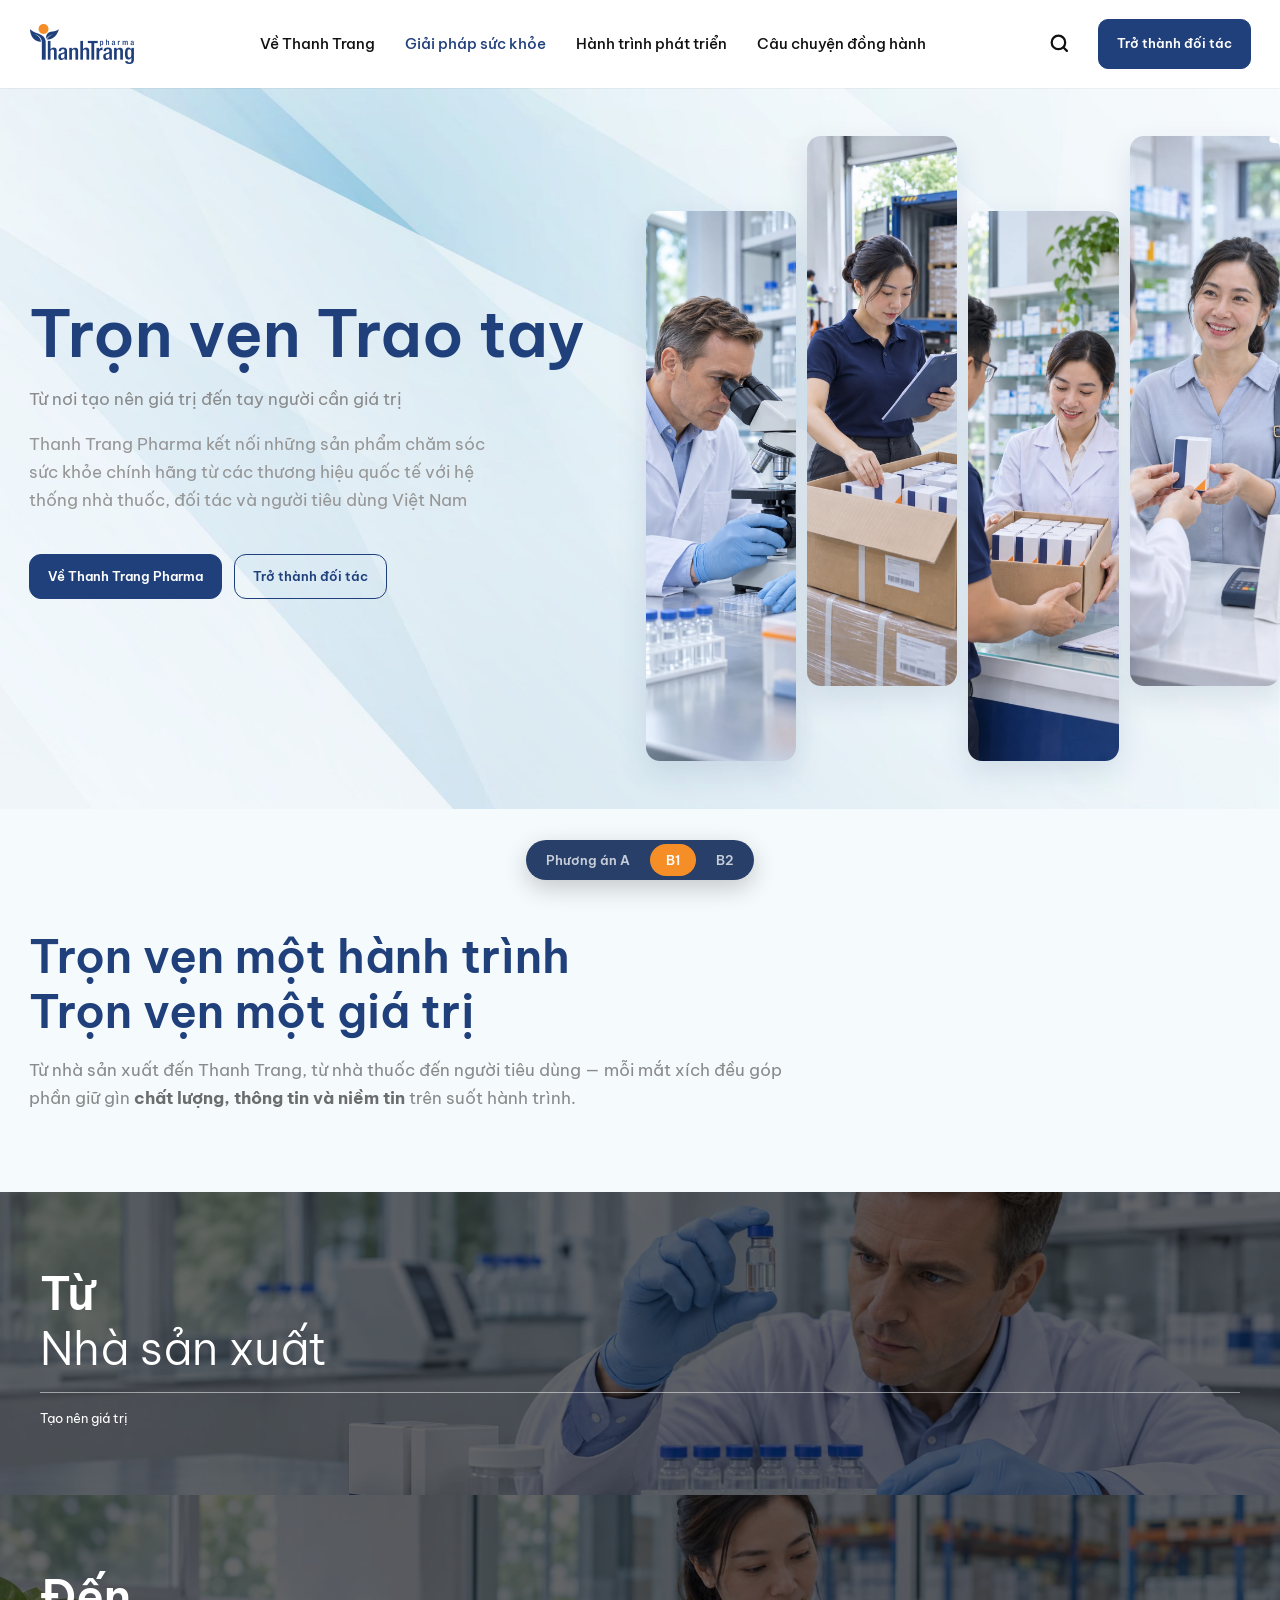
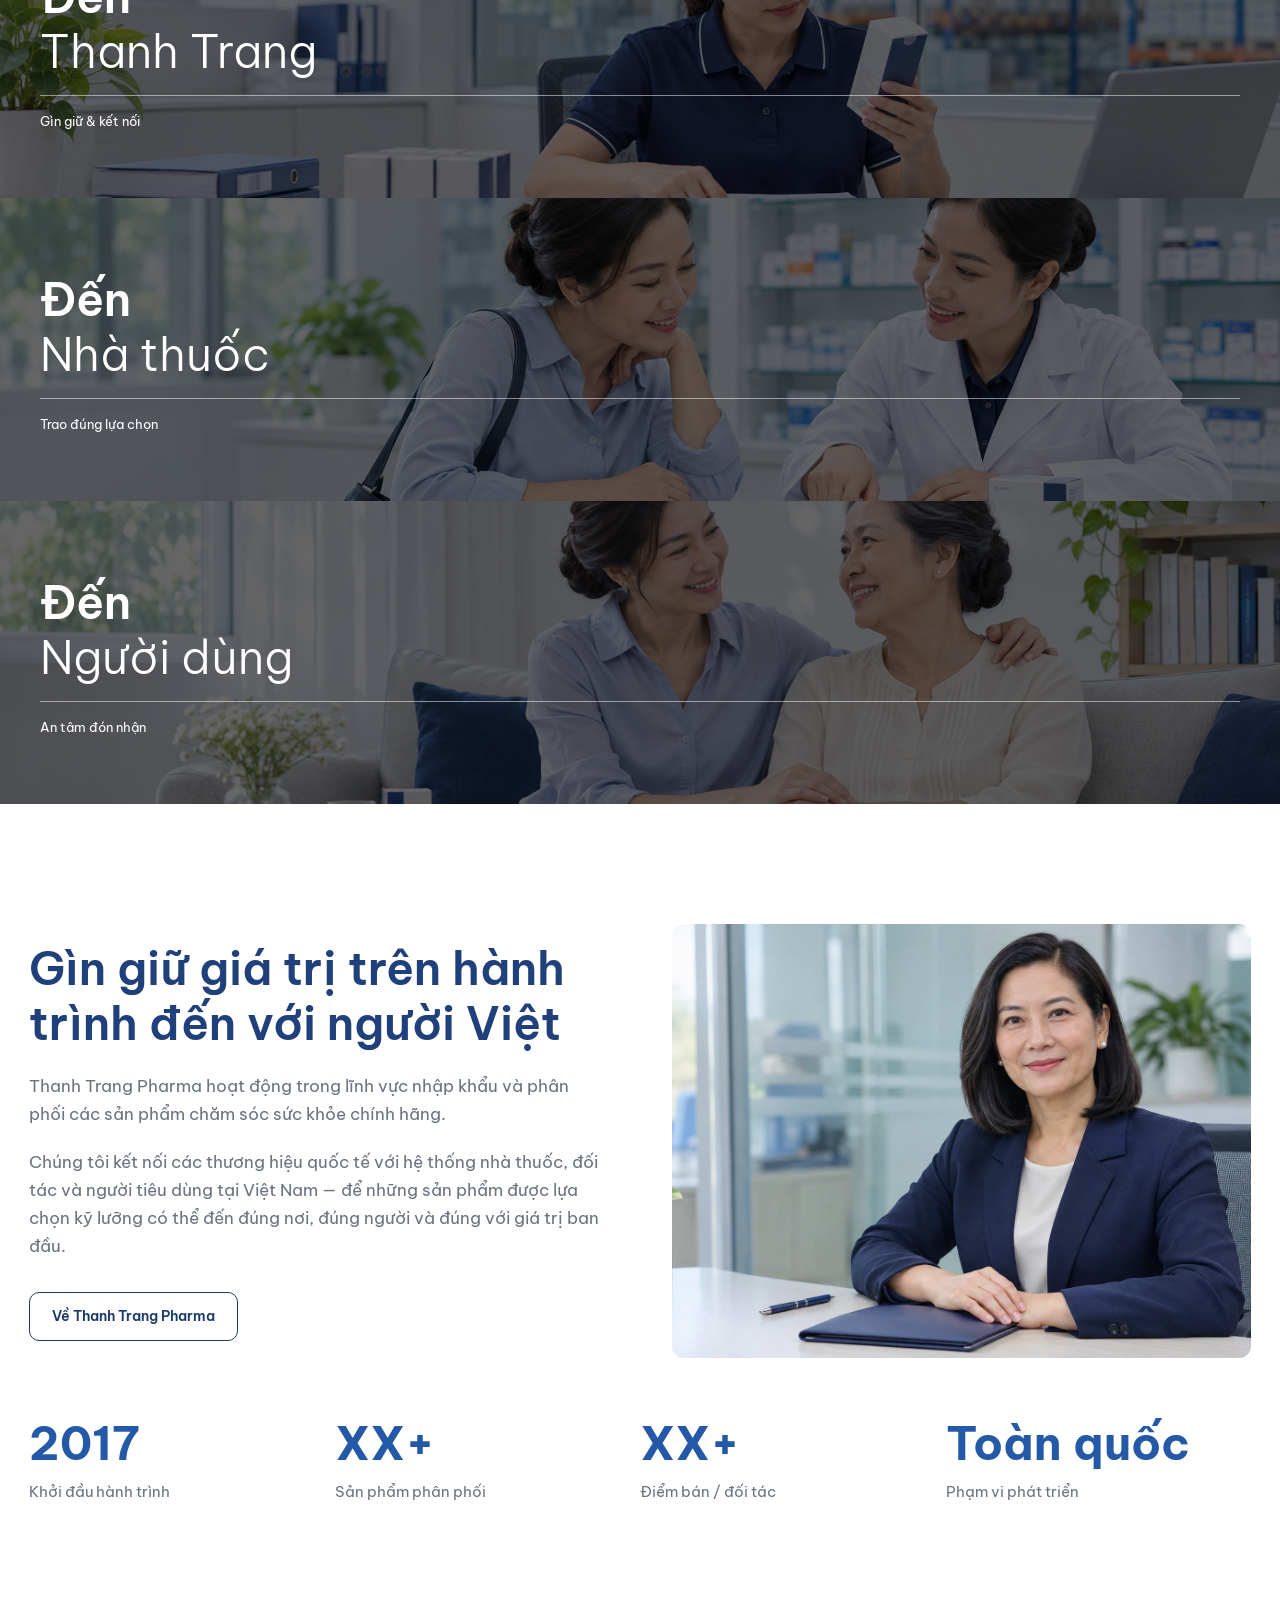
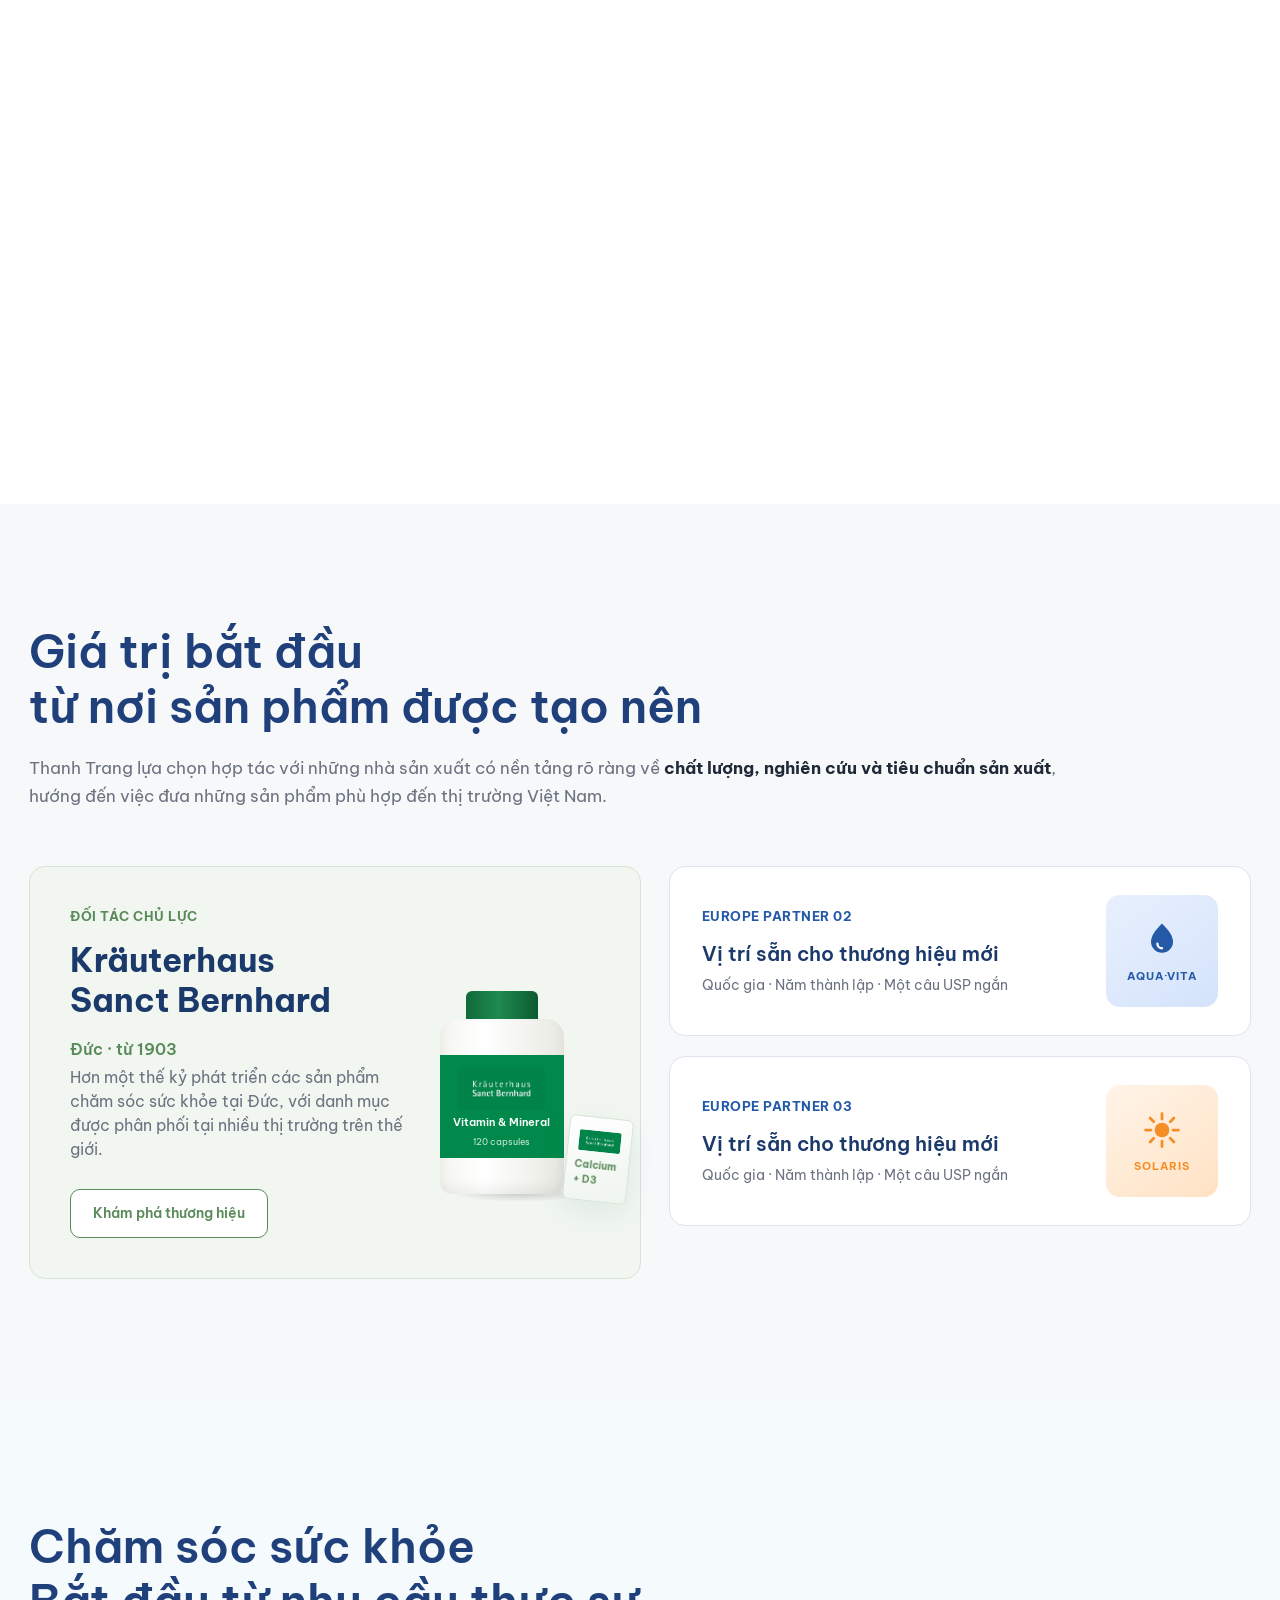
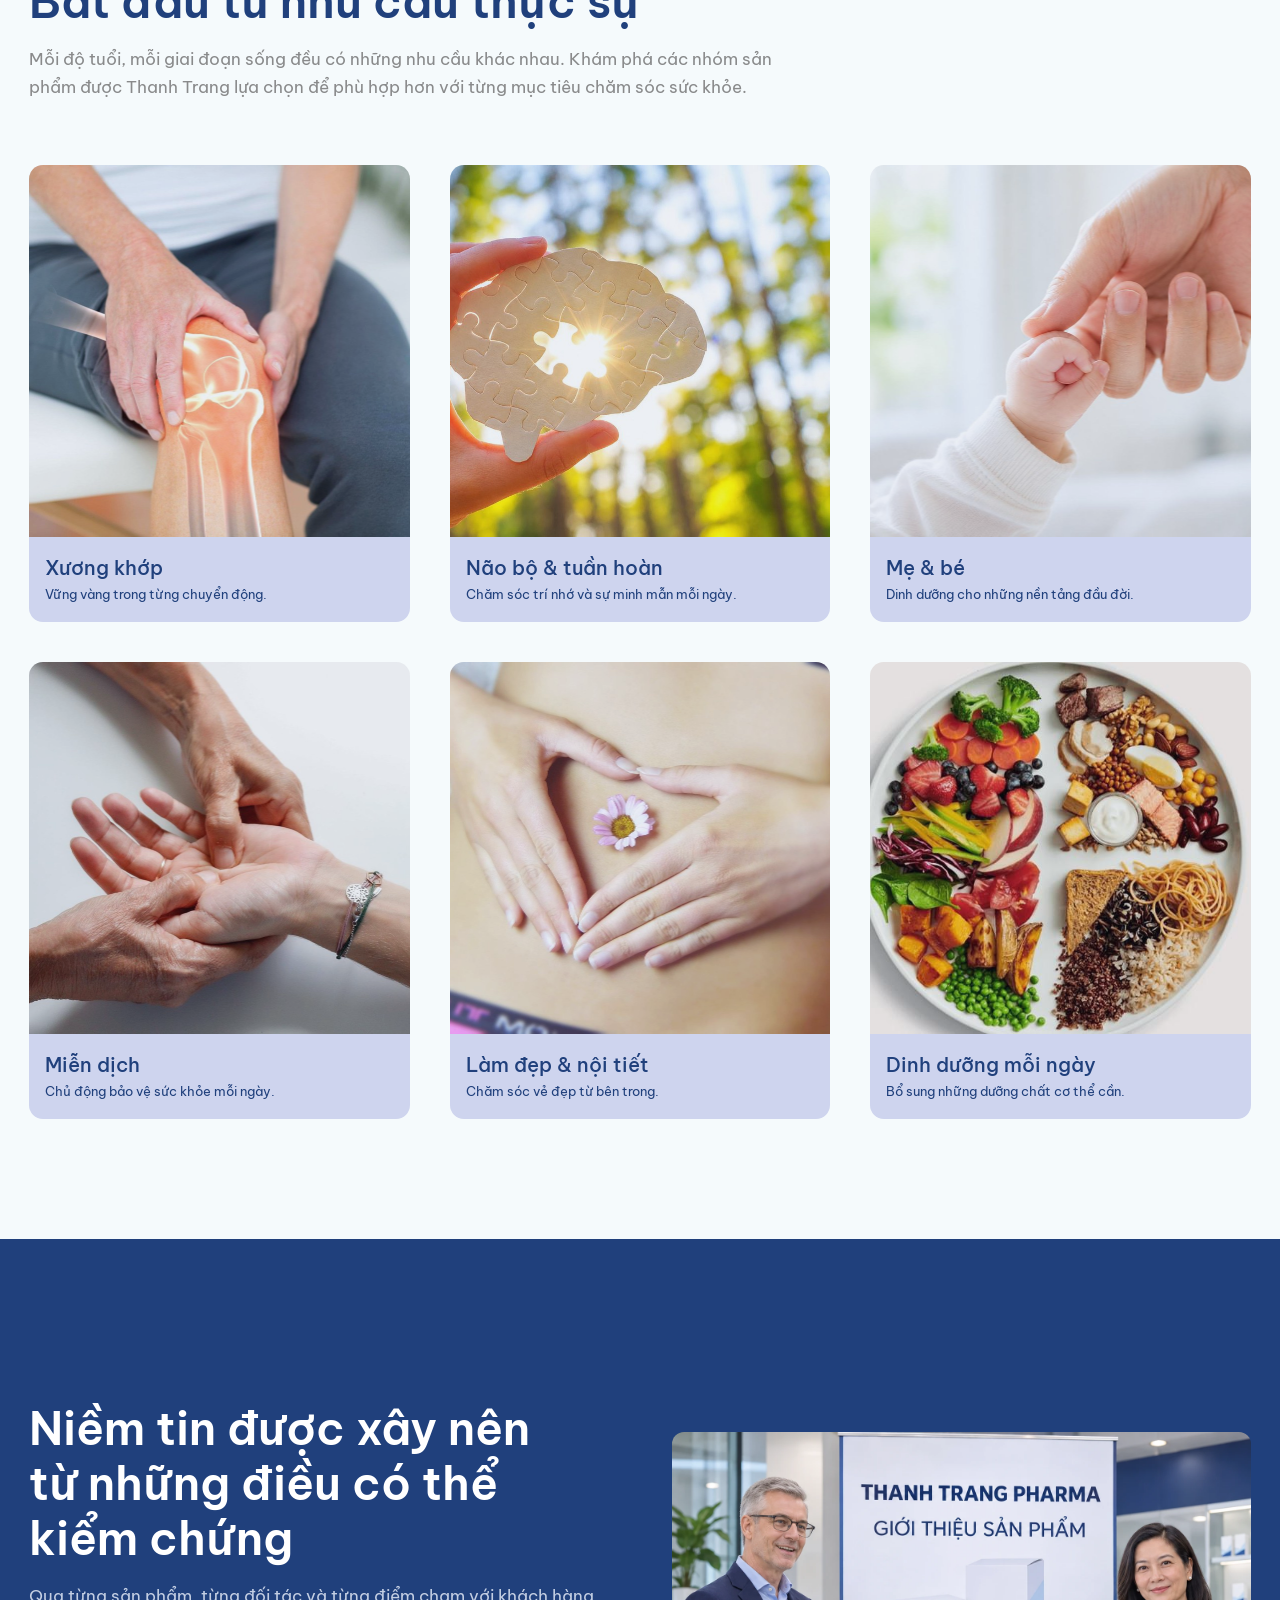
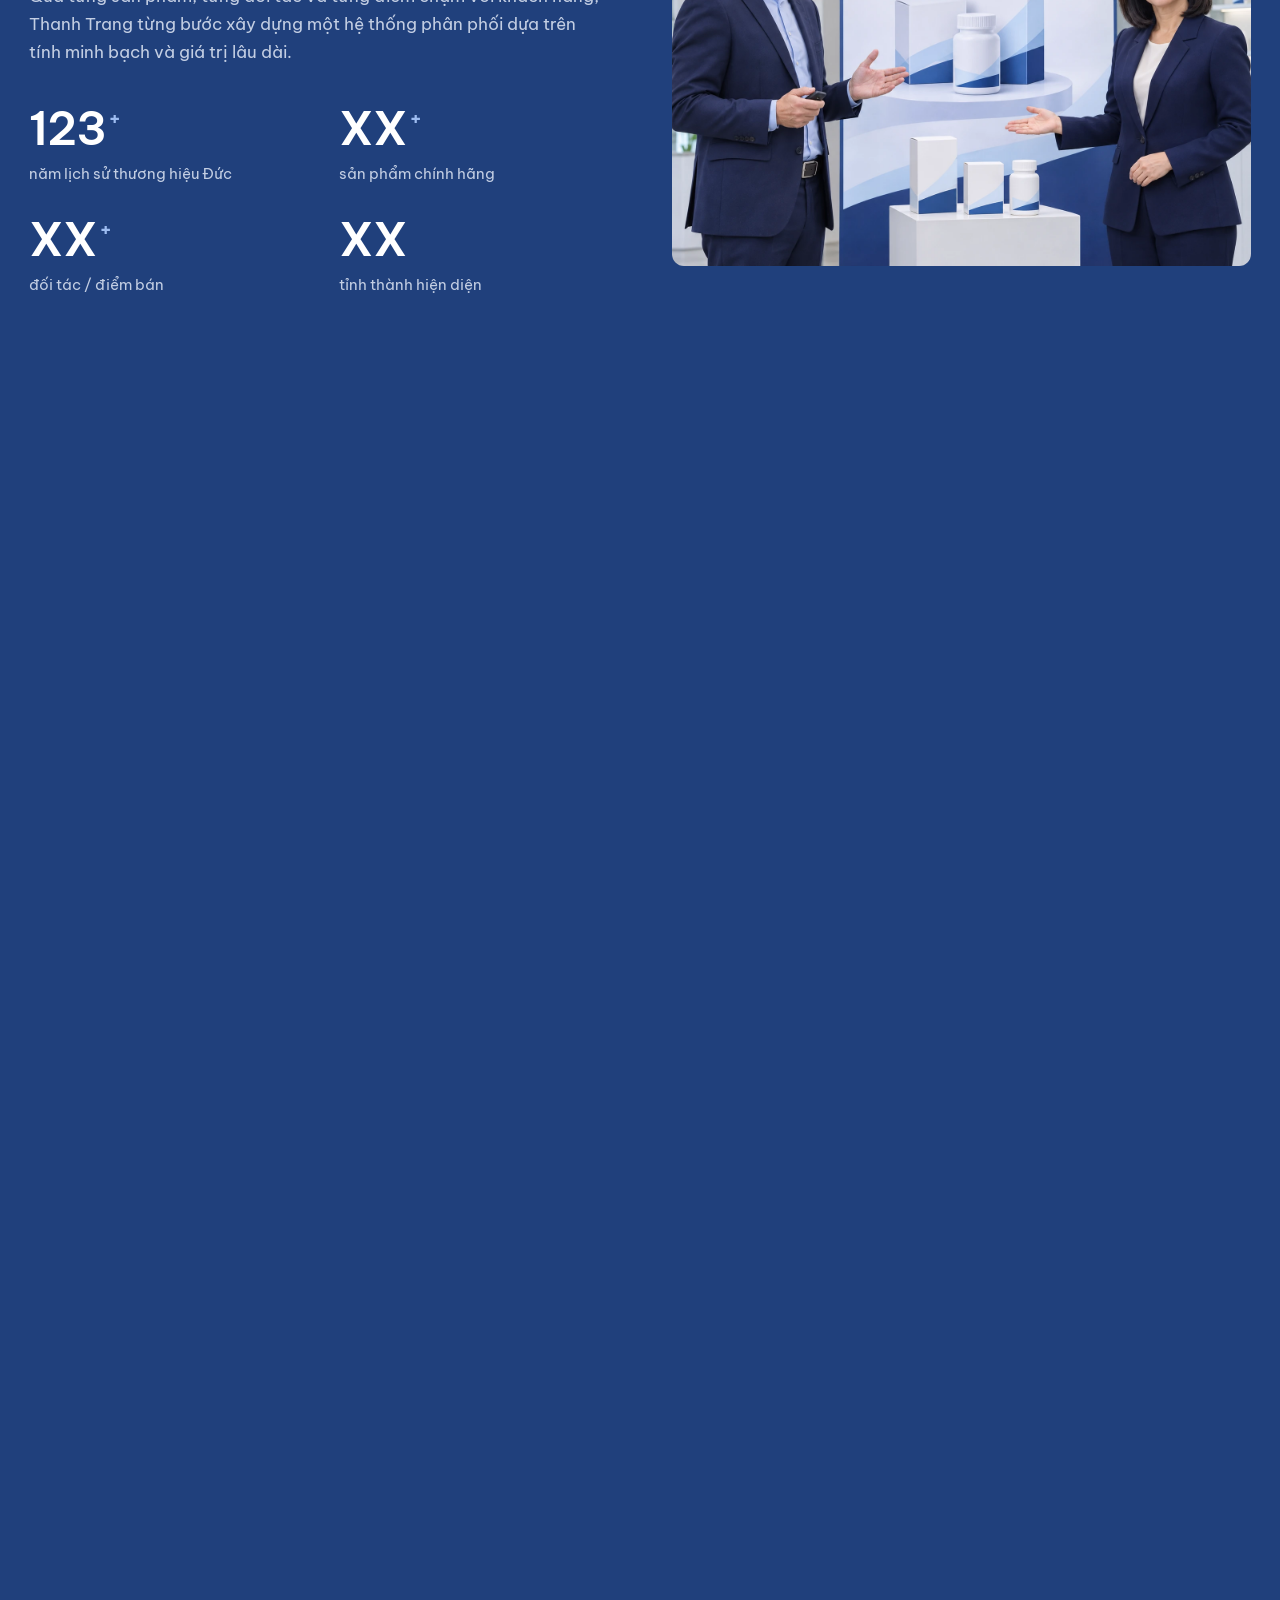
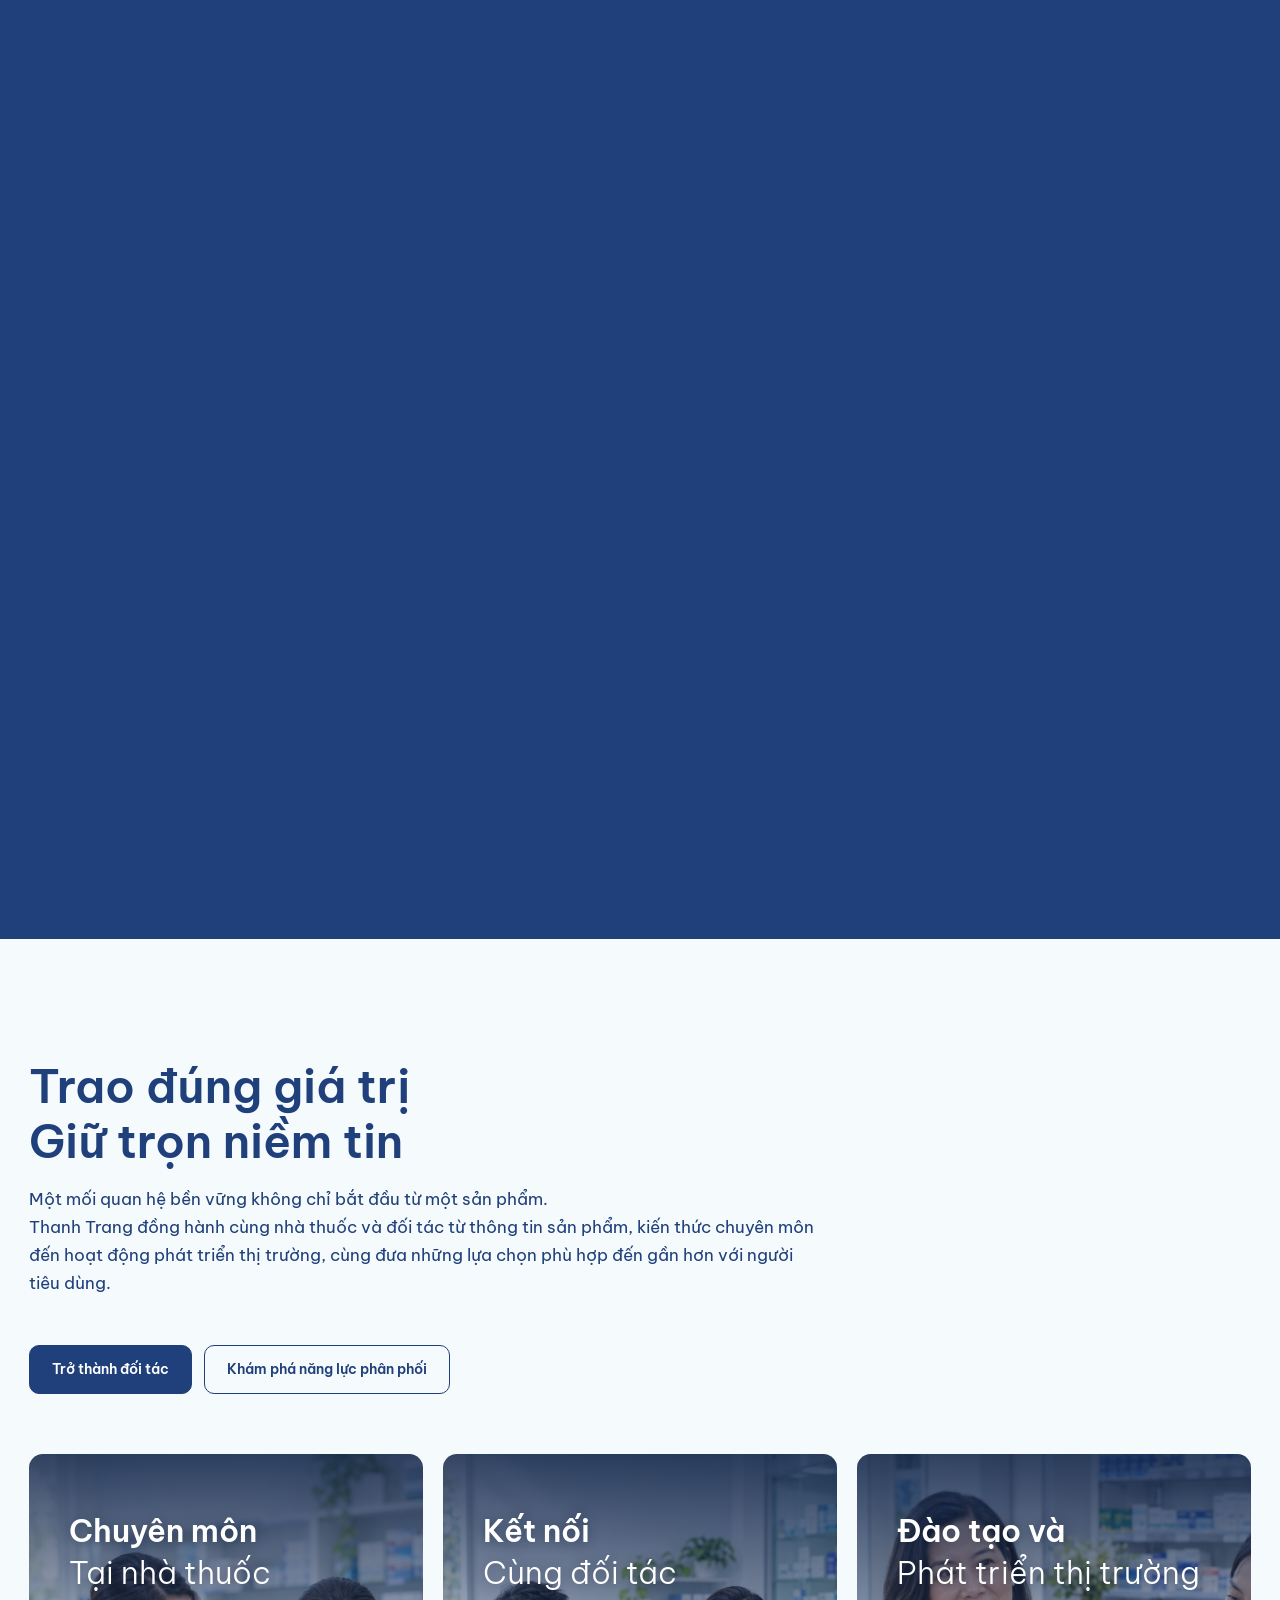
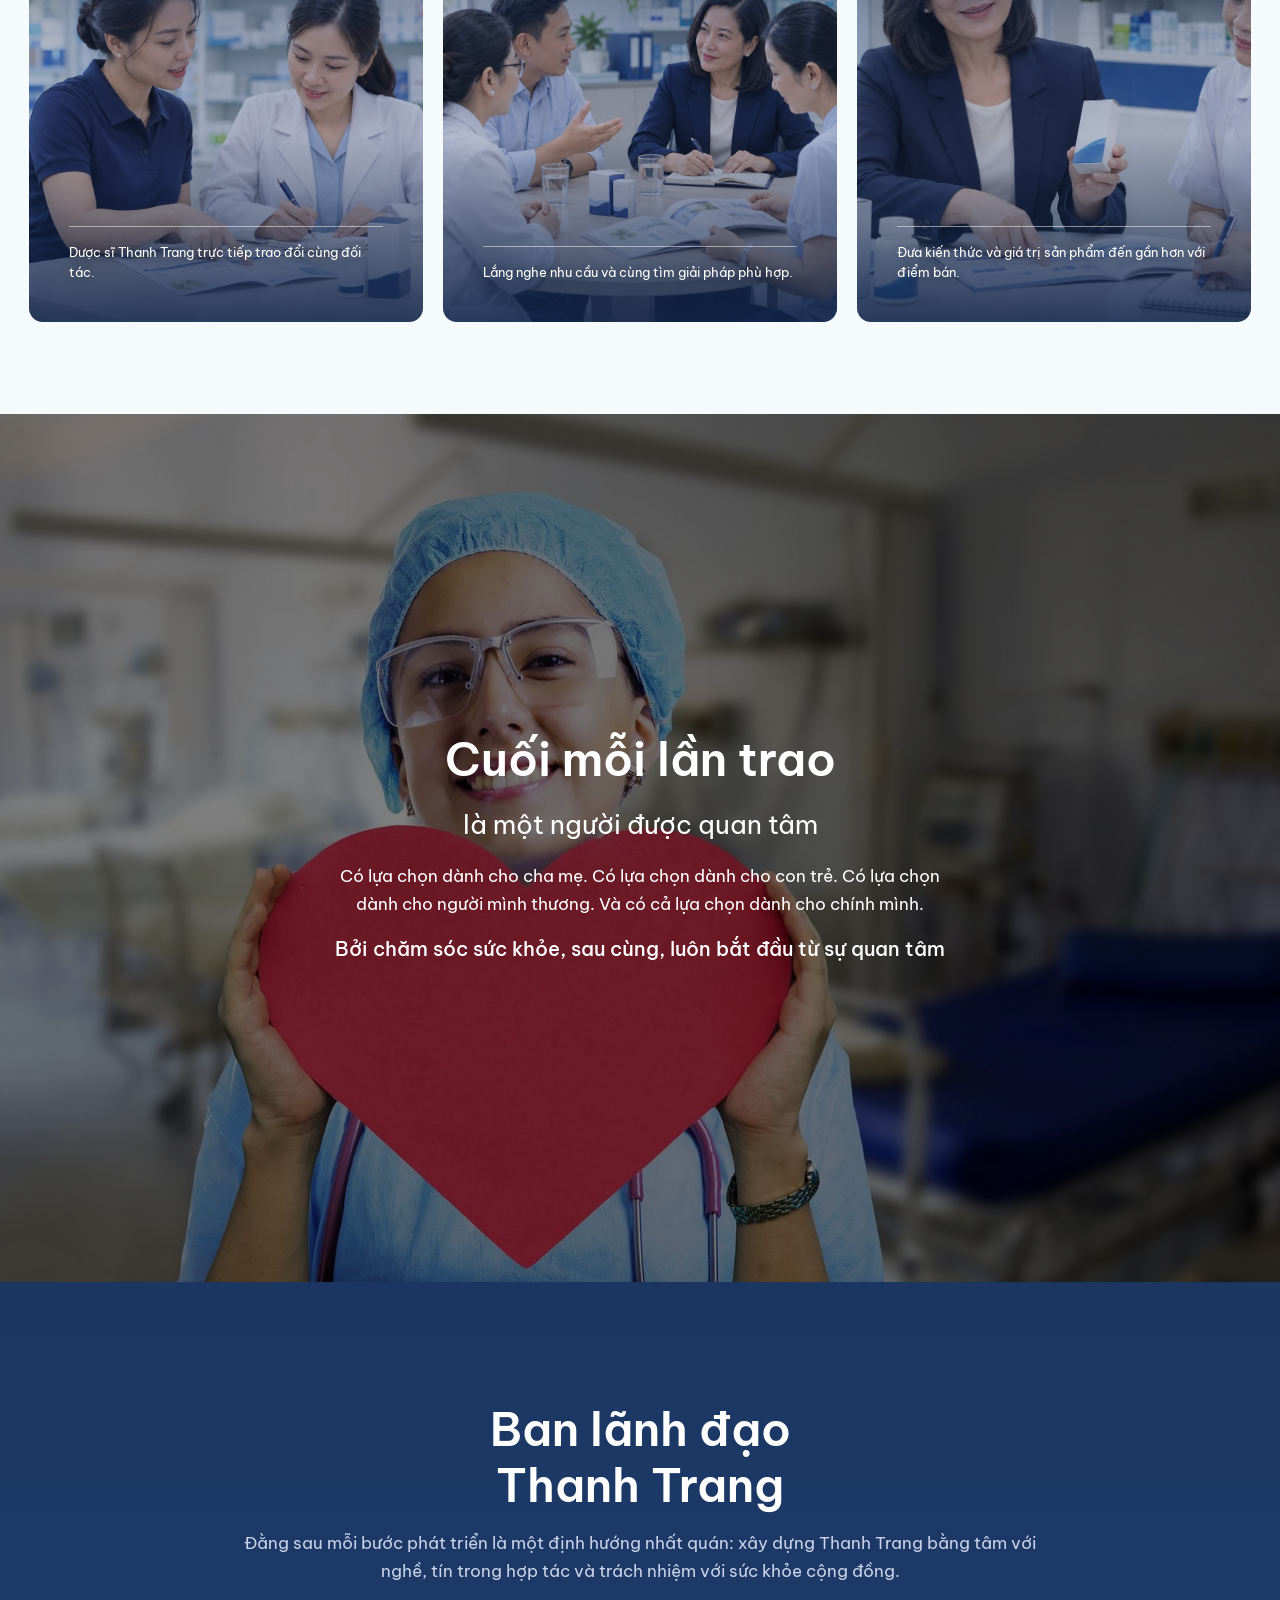
==== commit 2fdd4f78: "Unify typography across A/B1/B2, PDF-style final CTA, rounded images, B1/B2 sections from A Co-Autho" ====
--- a/demo7/index.html
+++ b/demo7/index.html
@@ -6,7 +6,9 @@
 <title>Thanh Trang Pharma — Phương án B (Demo 7)</title>
 <link rel="preconnect" href="https://fonts.googleapis.com">
 <link href="https://fonts.googleapis.com/css2?family=Be+Vietnam+Pro:ital,wght@0,300;0,400;0,500;0,600;1,300;1,400&display=swap" rel="stylesheet">
-<link rel="stylesheet" href="style.css?v=12">
+<link rel="stylesheet" href="style.css?v=14">
+<link rel="stylesheet" href="from-a.css?v=1">
+<link rel="stylesheet" href="../css/typography.css?v=1">
 </head>
 <body><header class="header" id="top">
  <div class="container">
@@ -52,10 +54,6 @@
    <h2 class="h1">Trọn vẹn một hành trình<br>Trọn vẹn một giá trị</h2>
    <p class="lead">Từ nhà sản xuất đến Thanh Trang, từ nhà thuốc đến người tiêu dùng — mỗi mắt xích đều góp phần giữ gìn <b>chất lượng, thông tin và niềm tin</b> trên suốt hành trình.</p>
   </div>
-  <div class="promise-cta">
-   <a class="btn btn-primary" href="#about">Về Thanh Trang Pharma</a>
-   <a class="btn btn-ghost" href="#cta">Trở thành đối tác</a>
-  </div>
  </div>
 </section>
 
@@ -66,40 +64,66 @@
  <div class="row"><img src="../assets/images/journey-4.webp" alt=""><div class="inner"><p class="big"><b>Đến</b><i>Người dùng</i></p><div class="foot"><span>An tâm đón nhận</span></div></div></div>
 </section>
 
-<section class="about" id="about">
- <div class="container split">
-  <img class="photo" src="../assets/images/about-4.webp" alt="Gala kỷ niệm 10 năm thành lập Thanh Trang">
-  <div class="body">
-   <h2 class="h1">Gìn giữ giá trị trên hành trình</h2>
-   <p class="h2">Đến với người Việt</p>
-   <p>Thanh Trang Pharma hoạt động trong lĩnh vực nhập khẩu và phân phối các sản phẩm chăm sóc sức khỏe chính hãng.<br>Chúng tôi kết nối các thương hiệu quốc tế với hệ thống nhà thuốc, đối tác và người tiêu dùng tại Việt Nam — để những sản phẩm được lựa chọn kỹ lưỡng có thể đến đúng nơi, đúng người và đúng với giá trị ban đầu.</p>
-   <div class="stats">
-    <div class="stat"><b>2017</b><span>Khởi đầu hành trình</span></div>
-    <div class="stat"><b>XX+</b><span>Sản phẩm phân phối</span></div>
-    <div class="stat"><b>XX+</b><span>Điểm bán / đối tác</span></div>
-    <div class="stat"><b>Toàn quốc</b><span>Phạm vi phát triển</span></div>
-   </div>
-  </div>
- </div>
-</section>
-
-<section class="brands">
- <div class="container">
-  <h2 class="h1">Giá trị bắt đầu<span class="soft">từ nơi sản phẩm được tạo nên</span></h2>
-  <p class="lead" style="color:var(--navy)">Thanh Trang lựa chọn hợp tác với những nhà sản xuất có nền tảng rõ ràng về chất lượng, nghiên cứu và tiêu chuẩn sản xuất, hướng đến việc đưa những sản phẩm phù hợp đến thị trường Việt Nam.</p>
-  <hr>
-  <div class="partner">
-   <div>
-    <img src="../assets/images/img92.jpg" alt="Kräuterhaus Sanct Bernhard">
-    <h3>Kräuterhaus Sanct Bernhard</h3>
-    <p>Đức • từ 1903<br>Hơn một thế kỷ phát triển các sản phẩm chăm sóc sức khỏe tại Đức, với danh mục được phân phối tại nhiều thị trường trên thế giới.</p>
-   </div>
-   <div class="logos"><div>LOGO ĐỐI TÁC 02</div><div>LOGO ĐỐI TÁC 02</div><div>LOGO ĐỐI TÁC 02</div></div>
-  </div>
-  <div class="nums">
-   <div><b>120<sup>+</sup></b><span>Năm kinh nghiệm<br>Của đối tác Đức</span></div>
-   <div><b>20<sup>+</sup></b><span>Công thức phát triển<br>cùng đối tác</span></div>
-   <div><b>1000<sup>+</sup></b><span>Người tiêu dùng tiếp cận<br>“Ngày hội Sống khỏe”</span></div>
+<section class="about-scroll pin" id="about" data-pin>
+ <div class="pin-sticky">
+  <div class="container">
+   <div class="split">
+    <div>
+     <h2 class="h1">Gìn giữ giá trị trên hành trình đến với người Việt</h2>
+     <p class="lead">Thanh Trang Pharma hoạt động trong lĩnh vực nhập khẩu và phân phối các sản phẩm chăm sóc sức khỏe chính hãng.</p>
+     <p class="lead">Chúng tôi kết nối các thương hiệu quốc tế với hệ thống nhà thuốc, đối tác và người tiêu dùng tại Việt Nam — để những sản phẩm được lựa chọn kỹ lưỡng có thể đến đúng nơi, đúng người và đúng với giá trị ban đầu.</p>
+     <div class="actions"><a class="btn btn-ghost" href="#">Về Thanh Trang Pharma</a></div>
+    </div>
+    <div class="frame stack-ph">
+     <img class="on" src="../assets/images/about-1.webp" alt="Lãnh đạo Thanh Trang tại văn phòng">
+     <img src="../assets/images/about-2.webp" alt="Làm việc cùng chuyên gia tại nhà máy đối tác">
+     <img src="../assets/images/about-3.webp" alt="Trao đổi cùng dược sĩ và đối tác tại nhà thuốc">
+     <img src="../assets/images/about-4.webp" alt="Đội ngũ Thanh Trang">
+    </div>
+   </div>
+   <div class="statbar">
+    <div class="on"><b>2017</b><span>Khởi đầu hành trình</span></div>
+    <div><b>XX+</b><span>Sản phẩm phân phối</span></div>
+    <div><b>XX+</b><span>Điểm bán / đối tác</span></div>
+    <div><b>Toàn quốc</b><span>Phạm vi phát triển</span></div>
+   </div>
+  </div>
+ </div>
+</section>
+
+<!-- 04 / THƯƠNG HIỆU & NHÀ SẢN XUẤT CHÂU ÂU -->
+<section class="section brands">
+ <div class="container">
+  <h2 class="h1">Giá trị bắt đầu<br>từ nơi sản phẩm được tạo nên</h2>
+  <p class="lead wide">Thanh Trang lựa chọn hợp tác với những nhà sản xuất có nền tảng rõ ràng về <b>chất lượng, nghiên cứu và tiêu chuẩn sản xuất</b>, hướng đến việc đưa những sản phẩm phù hợp đến thị trường Việt Nam.</p>
+  <div class="brand-grid">
+   <article class="brand-main">
+    <div class="brand-main-txt">
+     <p class="brand-tag">Đối tác chủ lực</p>
+     <h3>Kräuterhaus<br>Sanct Bernhard</h3>
+     <p class="brand-meta">Đức · từ 1903</p>
+     <p>Hơn một thế kỷ phát triển các sản phẩm chăm sóc sức khỏe tại Đức, với danh mục được phân phối tại nhiều thị trường trên thế giới.</p>
+     <a class="btn btn-green" href="#">Khám phá thương hiệu</a>
+    </div>
+    <div class="packshot" aria-label="Sản phẩm minh họa Kräuterhaus Sanct Bernhard">
+     <div class="bottle">
+      <span class="cap"></span>
+      <span class="body"><span class="label"><img src="../assets/images/img92.jpg" alt=""><em>Vitamin &amp; Mineral</em><small>120 capsules</small></span></span>
+     </div>
+     <div class="box-pack"><img src="../assets/images/img92.jpg" alt=""><em>Calcium + D3</em></div>
+    </div>
+   </article>
+   <div class="brand-list">
+    <!-- Mỗi thương hiệu mới = 1 brand-card. Khi chưa có đối tác thật thì xoá card (không hiển thị placeholder trên web chính thức). -->
+    <article class="brand-card">
+     <div><p class="brand-tag">Europe partner 02</p><h4>Vị trí sẵn cho thương hiệu mới</h4><p>Quốc gia · Năm thành lập · Một câu USP ngắn</p></div>
+     <div class="logo-box lb-blue" aria-hidden="true"><svg viewBox="0 0 48 48" width="44" height="44"><path d="M24 6c8 8 12 14 12 20a12 12 0 0 1-24 0c0-6 4-12 12-20z" fill="currentColor"/><path d="M19 28a5 5 0 0 0 5 5" stroke="#fff" stroke-width="2.5" fill="none" stroke-linecap="round"/></svg><span>AQUA·VITA</span></div>
+    </article>
+    <article class="brand-card">
+     <div><p class="brand-tag">Europe partner 03</p><h4>Vị trí sẵn cho thương hiệu mới</h4><p>Quốc gia · Năm thành lập · Một câu USP ngắn</p></div>
+     <div class="logo-box lb-orange" aria-hidden="true"><svg viewBox="0 0 48 48" width="44" height="44"><circle cx="24" cy="24" r="8" fill="currentColor"/><g stroke="currentColor" stroke-width="3" stroke-linecap="round"><path d="M24 6v6M24 36v6M6 24h6M36 24h6M11 11l4 4M33 33l4 4M37 11l-4 4M15 33l-4 4"/></g></svg><span>SOLARIS</span></div>
+    </article>
+   </div>
   </div>
  </div>
 </section>
@@ -199,16 +223,17 @@
  </div>
 </section>
 
-<section class="cta" id="cta">
- <div class="container">
-  <div>
-   <h2 class="h1">Có những giá trị</h2>
-   <p class="h2">chỉ trọn vẹn khi được trao đi.</p>
-   <p>Từ một sản phẩm tốt đến một mối quan hệ bền vững, mỗi hành trình đều bắt đầu bằng một kết nối.<br>Nếu bạn cùng Thanh Trang tin vào những giá trị sức khỏe minh bạch, chất lượng và lâu dài, chúng tôi sẵn sàng bắt đầu hành trình tiếp theo cùng bạn</p>
-  </div>
-  <div class="cta-actions">
-   <a class="btn btn-primary" href="mailto:info@thanhtrangpharma.vn">Liên hệ Thanh Trang</a>
-   <a class="btn btn-light" href="#">Trở thành đối tác</a>
+<section class="cta-pdf" id="cta">
+ <img class="cta-bg" src="../assets/images/cta-hands.jpg" alt="">
+ <div class="container">
+  <div class="cta-txt">
+   <h2>Có những giá trị</h2>
+   <p class="cta-sub">chỉ trọn vẹn khi được trao đi.</p>
+   <p class="cta-body">Từ một sản phẩm tốt đến một mối quan hệ bền vững, mỗi hành trình đều bắt đầu bằng một kết nối.<br>Nếu bạn cùng Thanh Trang tin vào những giá trị sức khỏe minh bạch, chất lượng và lâu dài, chúng tôi sẵn sàng bắt đầu hành trình tiếp theo cùng bạn.</p>
+  </div>
+  <div class="cta-btns">
+   <a class="cbtn solid" href="mailto:info@thanhtrangpharma.vn">Liên hệ Thanh Trang</a>
+   <a class="cbtn line" href="#">Trở thành đối tác</a>
   </div>
  </div>
 </section>
--- a/demo7/style.css
+++ b/demo7/style.css
@@ -276,3 +276,26 @@
 .cta .container{text-align:center;justify-items:center}
 .cta .container p{margin-left:auto;margin-right:auto;max-width:640px}
 .cta-actions{justify-content:center}
+
+/* Bo góc mọi ảnh/khung vuông */
+.person,.feature img,.tile,.card .ph,.photo,.split img.photo,.partner img,.frame,.stack-ph{border-radius:14px;overflow:hidden}
+.card .ph{border-radius:14px 14px 0 0}.card .bar{border-radius:0 0 14px 14px}
+.people{gap:16px}
+.feature img{object-position:50% 18%}
+
+/* CTA cuối — theo bản PDF: nền ảnh bàn tay phủ navy, chữ trái, 2 nút phải */
+.cta-pdf{position:relative;overflow:hidden;isolation:isolate;color:#fff;padding:clamp(120px,14vw,210px) 0}
+.cta-pdf .cta-bg{position:absolute;inset:0;width:100%;height:100%;object-fit:cover;z-index:-2}
+.cta-pdf::before{content:"";position:absolute;inset:0;background:linear-gradient(90deg,rgba(21,47,93,.78),rgba(21,47,93,.45) 60%,rgba(21,47,93,.3));z-index:-1}
+.cta-pdf .container{display:grid;grid-template-columns:1fr auto;gap:56px;align-items:center;text-align:left}
+.cta-pdf h2{margin:0;font-size:clamp(40px,5vw,64px);font-weight:600;line-height:1.15;color:#fff}
+.cta-pdf .cta-sub{margin:6px 0 0;font-size:clamp(24px,2.6vw,34px);font-weight:500;color:#9dbcf0;line-height:1.3}
+.cta-pdf .cta-body{margin:22px 0 0;max-width:620px;color:#c3cee3;font-size:16px;line-height:1.65}
+.cta-btns{display:grid;gap:12px;min-width:260px}
+.cbtn{display:flex;align-items:center;justify-content:center;padding:15px 28px;border-radius:12px;font-weight:600;font-size:15px;transition:.2s;text-decoration:none}
+.cbtn.solid{background:#1e4086;color:#fff;border:1.5px solid #1e4086}
+.cbtn.solid:hover{background:#244c9c}
+.cbtn.line{border:1.5px solid rgba(255,255,255,.85);color:#fff}
+.cbtn.line:hover{background:rgba(255,255,255,.1)}
+@media (max-width:900px){.cta-pdf .container{grid-template-columns:1fr;gap:32px}.cta-btns{min-width:0;grid-template-columns:1fr 1fr}}
+@media (max-width:600px){.cta-btns{grid-template-columns:1fr}}
--- a/demo7/from-a.css
+++ b/demo7/from-a.css
@@ -0,0 +1,75 @@
+/* Các mục lấy nguyên từ phương án A: "Gìn giữ giá trị" (ghim 4 ảnh) và "Giá trị bắt đầu" */
+.about-scroll,.brands{--surface:#fff;--line:#dde3ec;--blue:#2459a8;--gray:#6b7280;--ink:#1f2937;--navy:#1b3a6b;--orange:#f68e28;--green:#5b8a5a;--green-soft:#f1f7f0;--bg:#f7f8fa;--radius:12px;--radius-sm:8px;--shadow:0 10px 30px rgba(27,58,107,.08);--section-y:120px}
+.about-scroll .split{display:grid;grid-template-columns:1fr 1fr;gap:64px;align-items:center}
+.about-scroll .frame{border-radius:12px;overflow:hidden;background:#eef2f7}
+.about-scroll .lead{color:var(--gray);font-size:clamp(16px,1.3vw,18px);margin:20px 0 0;max-width:62ch}
+.about-scroll .actions{display:flex;flex-wrap:wrap;gap:16px;margin-top:32px}
+.about-scroll .btn{border-radius:10px;padding:13px 22px;font-size:14px;justify-content:center}
+.brands{padding:120px 0;background:var(--bg)}
+.brands .lead{color:var(--gray);font-size:clamp(16px,1.3vw,18px);margin:20px 0 0;max-width:62ch}
+.brands .lead b{color:var(--ink)}
+.brands .btn{display:inline-flex;align-items:center;justify-content:center;padding:13px 22px;border-radius:10px;font-size:14px;font-weight:600;border:1.5px solid}
+/* 03 About — ghim khi cuộn: mỗi bước sáng 1 số liệu + đổi 1 ảnh */
+.pin{position:relative;height:calc(100vh * (var(--steps,4) + 1))}
+.pin-sticky{position:sticky;top:80px;height:calc(100vh - 80px);display:flex;align-items:center;overflow:hidden}
+.pin-sticky>.container{width:min(var(--max),100% - 32px)}
+.about-scroll{background:var(--surface)}
+.stack-ph{position:relative;aspect-ratio:4/3;max-height:calc(100vh - 300px);width:100%}
+.stack-ph img{position:absolute;inset:0;width:100%;height:100%;object-fit:cover;opacity:0;transform:scale(1.04);transition:opacity .7s ease,transform 1.2s ease}
+.stack-ph img.on{opacity:1;transform:none}
+.statbar{display:grid;grid-template-columns:repeat(4,1fr);margin-top:clamp(20px,4vh,48px);position:relative}
+.statbar div{padding:24px 24px 0 0;opacity:0;visibility:hidden;transform:translateY(16px);transition:opacity .5s,transform .5s,visibility .5s}
+.statbar div.on{opacity:1;visibility:visible;transform:none}
+.statbar b{display:block;font-size:clamp(28px,3vw,40px);font-weight:700;color:var(--blue);line-height:1.2}
+.statbar span{display:block;margin-top:12px;color:var(--gray);font-size:15px}
+
+/* 04 Brands — 1 đối tác chủ lực + danh sách đối tác mở rộng */
+.brand-grid{display:grid;grid-template-columns:1.05fr 1fr;gap:28px;margin-top:56px;align-items:stretch}
+.brand-tag{margin:0 0 14px;font-size:13px;font-weight:700;letter-spacing:.04em;text-transform:uppercase;color:var(--blue)}
+.brand-main{background:var(--green-soft);border:1px solid #d5e5d3;border-radius:16px;padding:40px;display:grid;grid-template-columns:1fr 160px;gap:32px;align-items:center}
+.brand-main .brand-tag{color:var(--green)}
+.brand-main h3{margin:0;font-size:clamp(28px,2.6vw,36px);font-weight:700;color:var(--navy);line-height:1.2}
+.brand-meta{margin:16px 0 4px;font-weight:600;color:var(--green)}
+.brand-main-txt>p:not(.brand-tag):not(.brand-meta){color:var(--gray);margin:0 0 28px}
+.btn-green{background:#fff;border-color:#9dbd9b;color:var(--green)}
+.btn-green:hover{background:#e7f1e6}
+.packshot{position:relative;aspect-ratio:3/5;display:flex;align-items:flex-end;justify-content:center;padding-bottom:12px}
+.packshot::before{content:"";position:absolute;inset:auto 8% 4px;height:18px;border-radius:50%;background:radial-gradient(rgba(0,0,0,.18),transparent 70%)}
+.bottle{position:relative;width:78%;margin-right:22%;z-index:1;display:flex;flex-direction:column;align-items:center}
+.bottle .cap{width:58%;height:30px;border-radius:6px 6px 2px 2px;background:linear-gradient(90deg,#0f6a3a,#1f8a4f 45%,#0d5a31)}
+.bottle .body{width:100%;aspect-ratio:3/4.2;margin-top:-2px;border-radius:18px 18px 12px 12px;background:linear-gradient(90deg,#f4f4ef,#fff 35%,#e9e9e2);box-shadow:inset 0 -6px 12px rgba(0,0,0,.06);display:flex;align-items:center}
+.bottle .label{width:100%;background:#00894a;color:#fff;padding:12px 8px 10px;text-align:center;display:grid;gap:4px}
+.bottle .label img{width:80%;margin:0 auto;border-radius:2px}
+.bottle em{font-style:normal;font-size:11px;font-weight:600}
+.bottle small{font-size:9px;opacity:.8}
+.box-pack{position:absolute;right:-30px;bottom:4px;width:40%;aspect-ratio:3/4;background:linear-gradient(160deg,#fff,#eef4ee);border:1px solid #d5e5d3;border-radius:6px;box-shadow:var(--shadow);transform:rotate(6deg);display:grid;align-content:center;justify-items:center;gap:6px;padding:8px;z-index:2}
+.box-pack img{width:90%;border-radius:2px}
+.box-pack em{font-style:normal;font-size:10px;font-weight:700;color:var(--green)}
+.brand-list{display:grid;gap:20px;align-content:start}
+.brand-card{background:var(--surface);border:1px solid var(--line);border-radius:16px;padding:28px 32px;display:grid;grid-template-columns:1fr 112px;gap:24px;align-items:center;transition:.25s}
+.brand-card:hover{box-shadow:var(--shadow)}
+.brand-card h4{margin:0 0 8px;font-size:20px;font-weight:600;color:var(--navy);line-height:1.35}
+.brand-card p:last-child{margin:0;color:var(--gray);font-size:14px}
+.logo-box{aspect-ratio:1;border-radius:14px;display:grid;place-items:center;align-content:center;gap:6px;font-size:11px;font-weight:700;letter-spacing:.08em}
+.lb-blue{background:linear-gradient(145deg,#e8f0fd,#d4e3fb);color:var(--blue)}
+.lb-orange{background:linear-gradient(145deg,#fff4e8,#ffe2c4);color:var(--orange)}
+.logo-box img{max-width:80%;max-height:70%}
+
+.lead.wide{max-width:96ch}
+@media (min-width:901px) and (max-height:820px){
+  .pin .h1{font-size:clamp(28px,3.4vw,42px)}
+  .pin .lead{font-size:15px;margin-top:12px}
+  .pin .actions{margin-top:20px}
+  .statbar div{padding-top:12px}
+  .statbar span{margin-top:6px}
+}
+@media (max-width:900px){
+ .about-scroll .split,.brand-grid{grid-template-columns:1fr}
+ .about-scroll .stack-ph{order:-1}
+ .statbar{grid-template-columns:1fr 1fr;row-gap:24px}
+ .statbar div{opacity:1;visibility:visible;transform:none}
+ .brand-main{grid-template-columns:1fr 130px;padding:32px}
+}
+@media (max-width:600px){.brand-main{grid-template-columns:1fr}.brand-card{grid-template-columns:1fr 80px;padding:24px}}
+/* Dải ảnh hero bo góc */
+.strips img{border-radius:14px;box-shadow:0 12px 30px rgba(27,58,107,.12)}
--- a/css/typography.css
+++ b/css/typography.css
@@ -0,0 +1,34 @@
+/* Thang chữ chung cho mọi phương án (A, B1, B2) — nạp sau cùng để mọi section dùng cùng một cỡ */
+:root{
+  --fs-hero:clamp(40px,5vw,68px);   /* tiêu đề hero */
+  --fs-h1:clamp(32px,3.6vw,48px);   /* tiêu đề section */
+  --fs-h2:clamp(20px,2vw,26px);     /* dòng phụ dưới tiêu đề */
+  --fs-h3:20px;                     /* tiêu đề card */
+  --fs-body:17px;                   /* đoạn mô tả */
+  --fs-small:14px;
+  --fs-stat:clamp(36px,3.6vw,48px); /* con số */
+}
+
+/* Tiêu đề section */
+main .h1,main h2.h1,.cta-pdf h2,.journey-rows .big,.journey .big{font-size:var(--fs-h1)!important;line-height:1.2!important}
+/* Tiêu đề hero lớn hơn */
+.hero .h1,.h1.xl,.hc-title{font-size:var(--fs-hero)!important;line-height:1.12!important}
+/* Dòng phụ */
+main .h2,main p.h2,.cta-pdf .cta-sub,.hc-kick{font-size:var(--fs-h2)!important;line-height:1.35!important}
+/* Đoạn mô tả */
+main .lead,main .body p,main .hero-sub,.hc-lead,.hc-tag,.cta-pdf .cta-body,.quote-b p,.quote p,.leaders-b .lead,.leaders .lead,.news-b .lead,.news .lead{font-size:var(--fs-body)!important;line-height:1.65!important}
+/* Tiêu đề card */
+.scard h3,.card h3,.need h3,.brand-card h4,.news h3,.news-b h3,.b2b-tile h3,.tile h3,.person h3,.person-b h3{font-size:var(--fs-h3)!important;line-height:1.35!important}
+.tile h3,.person h3,.person-b h3{font-size:clamp(24px,2.4vw,32px)!important}
+/* Con số */
+.stat b,.statbar b,.fig b,.nums b{font-size:var(--fs-stat)!important;line-height:1.1!important}
+
+/* Bỏ màu cam ở số liệu */
+.fig.hl b,.fig b sup,.nums b sup{color:inherit!important}
+.proof-scroll .fig b{color:#fff!important}
+.proof-scroll .fig b sup{color:#9dbcf0!important}
+
+/* "Cuối mỗi lần trao": mọi dòng canh giữa */
+.quote-b .container,.quote .container{text-align:center}
+.quote-b .h2,.quote .h2,.quote-b p,.quote p{margin-left:auto!important;margin-right:auto!important}
+.quote-b .h2,.quote .h2{max-width:none!important}
